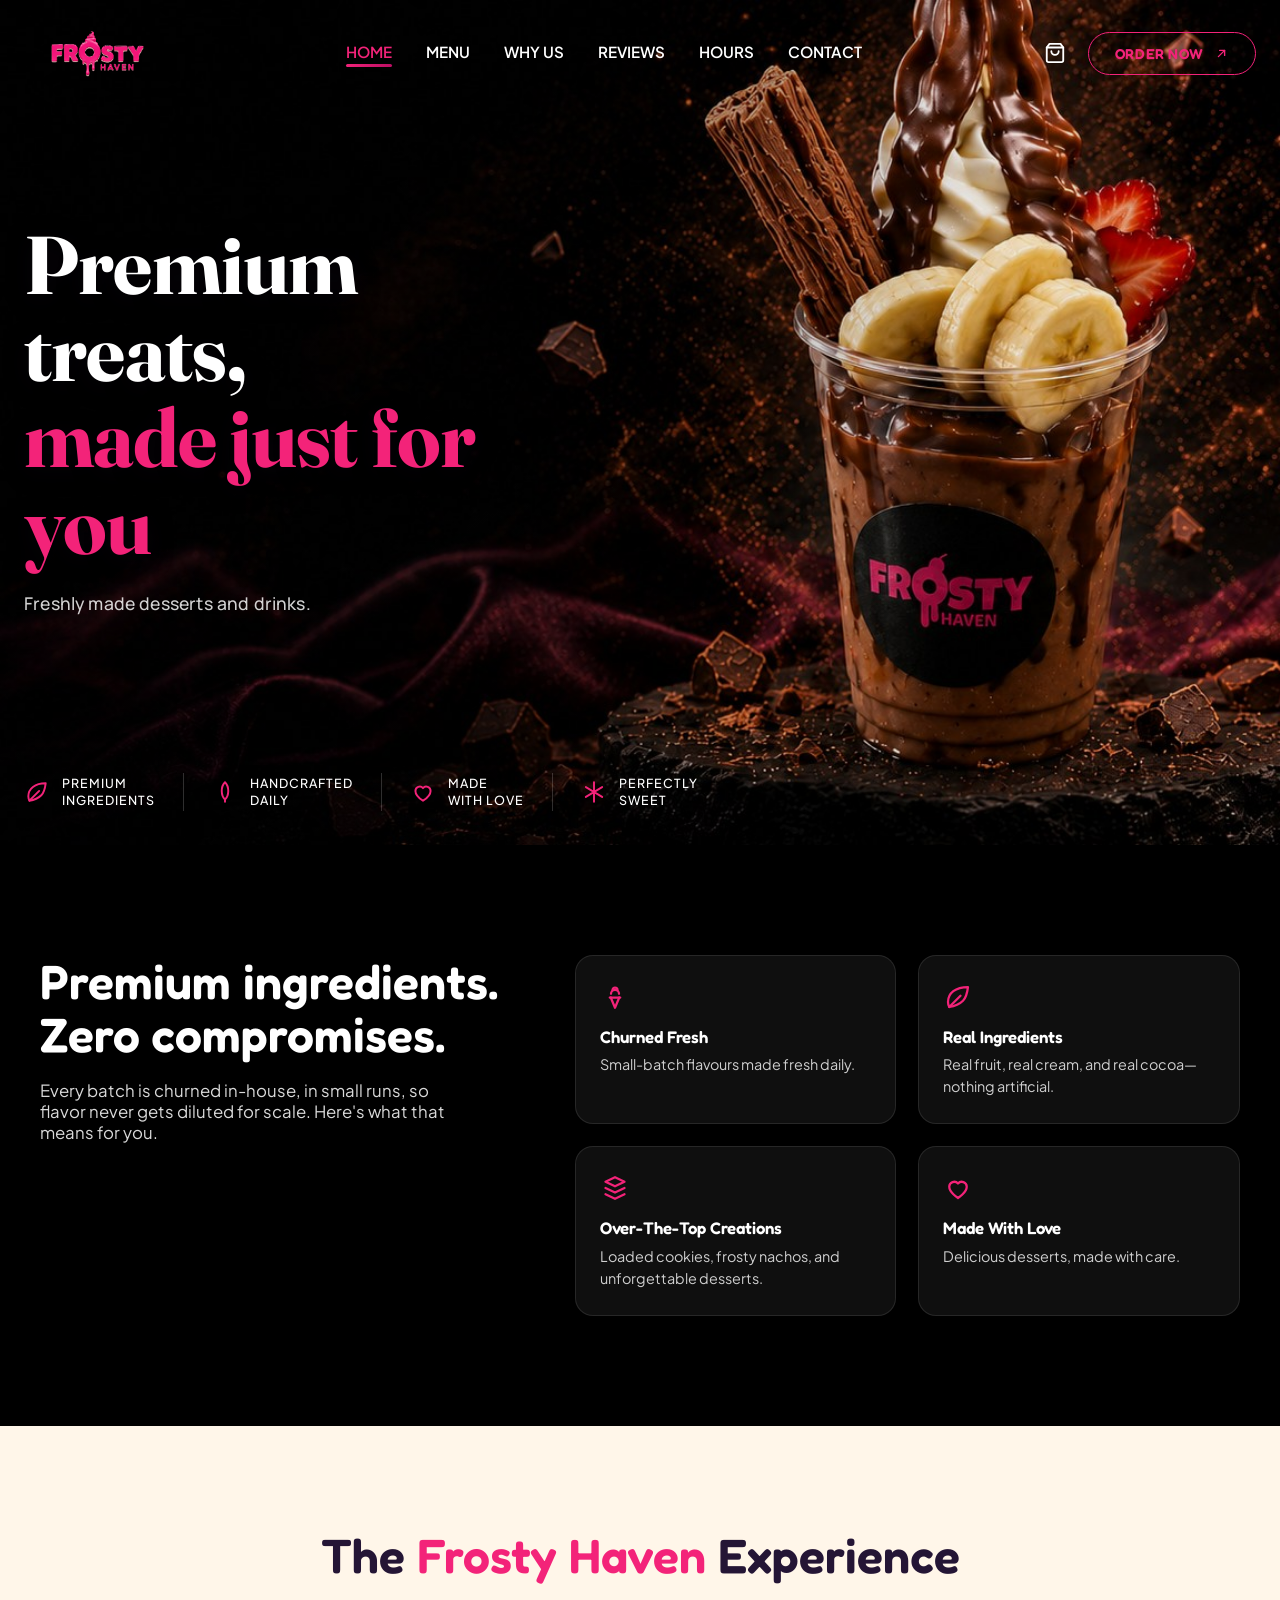
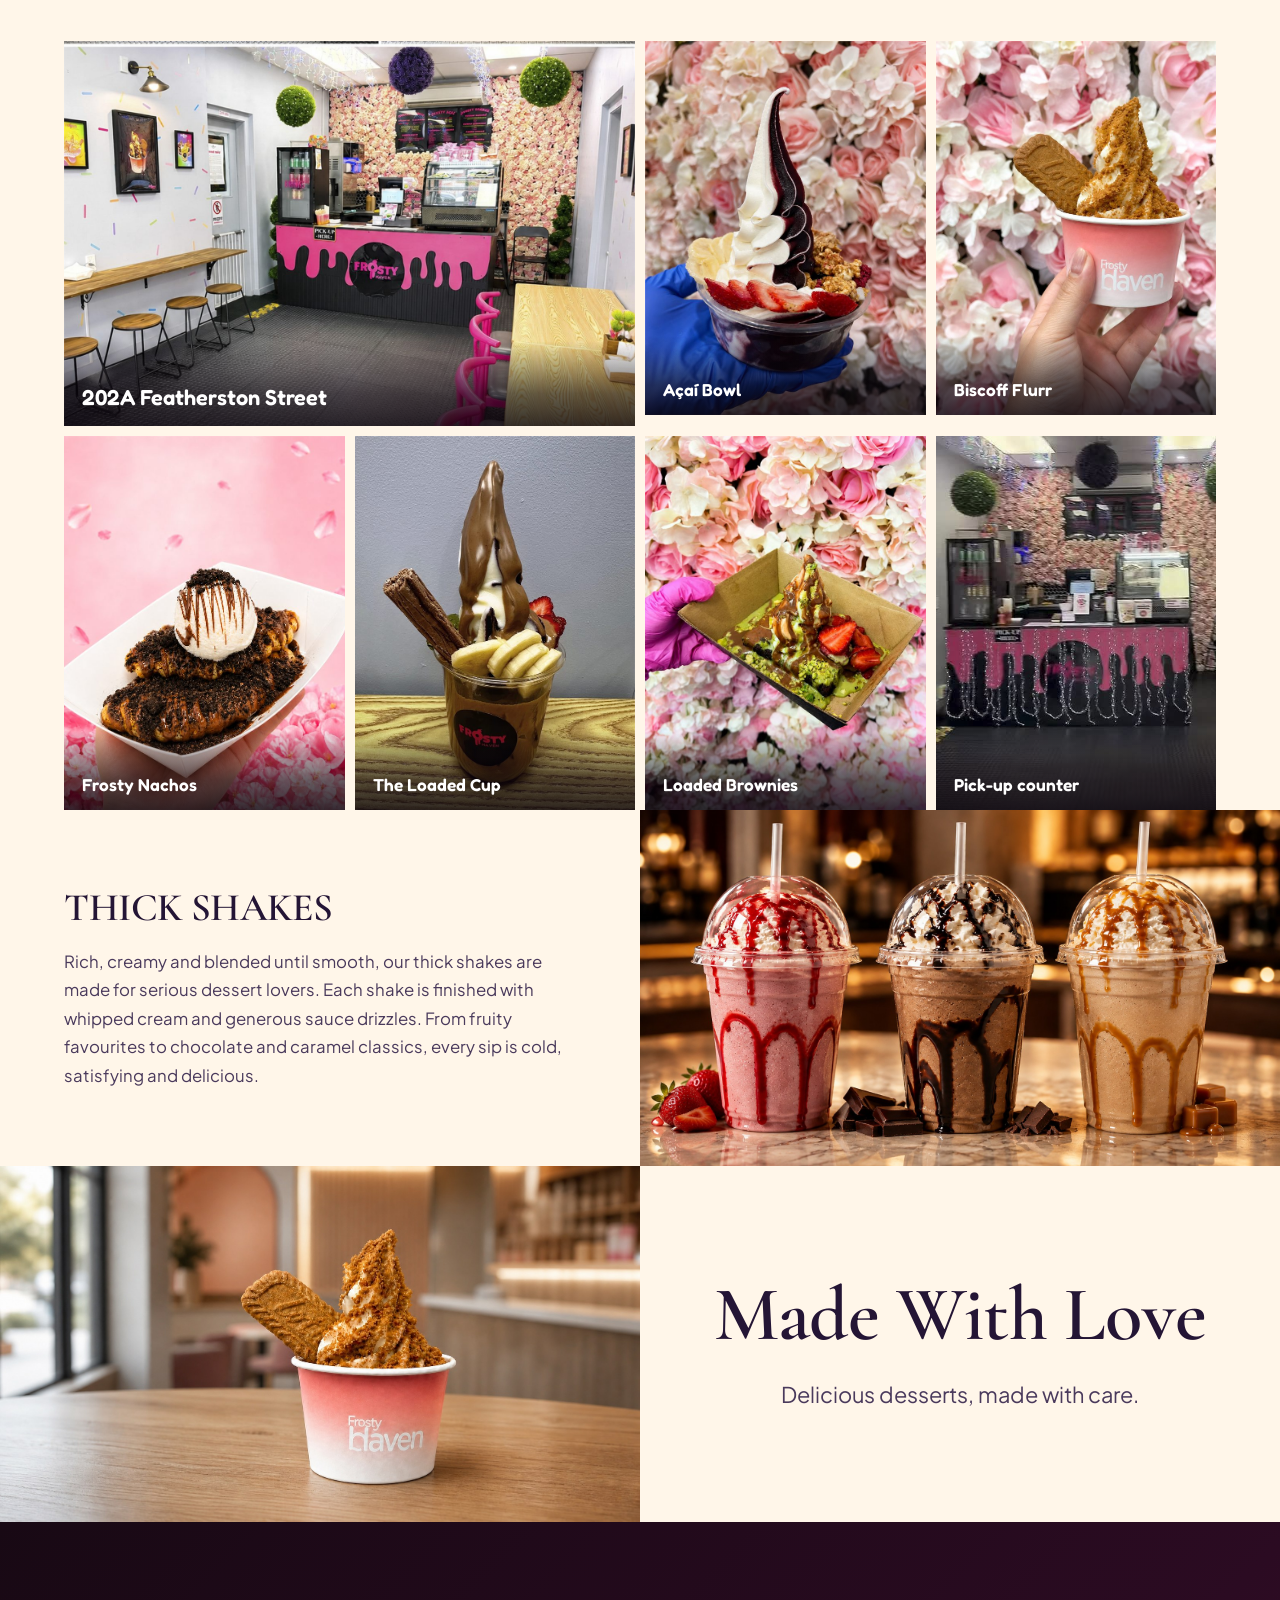
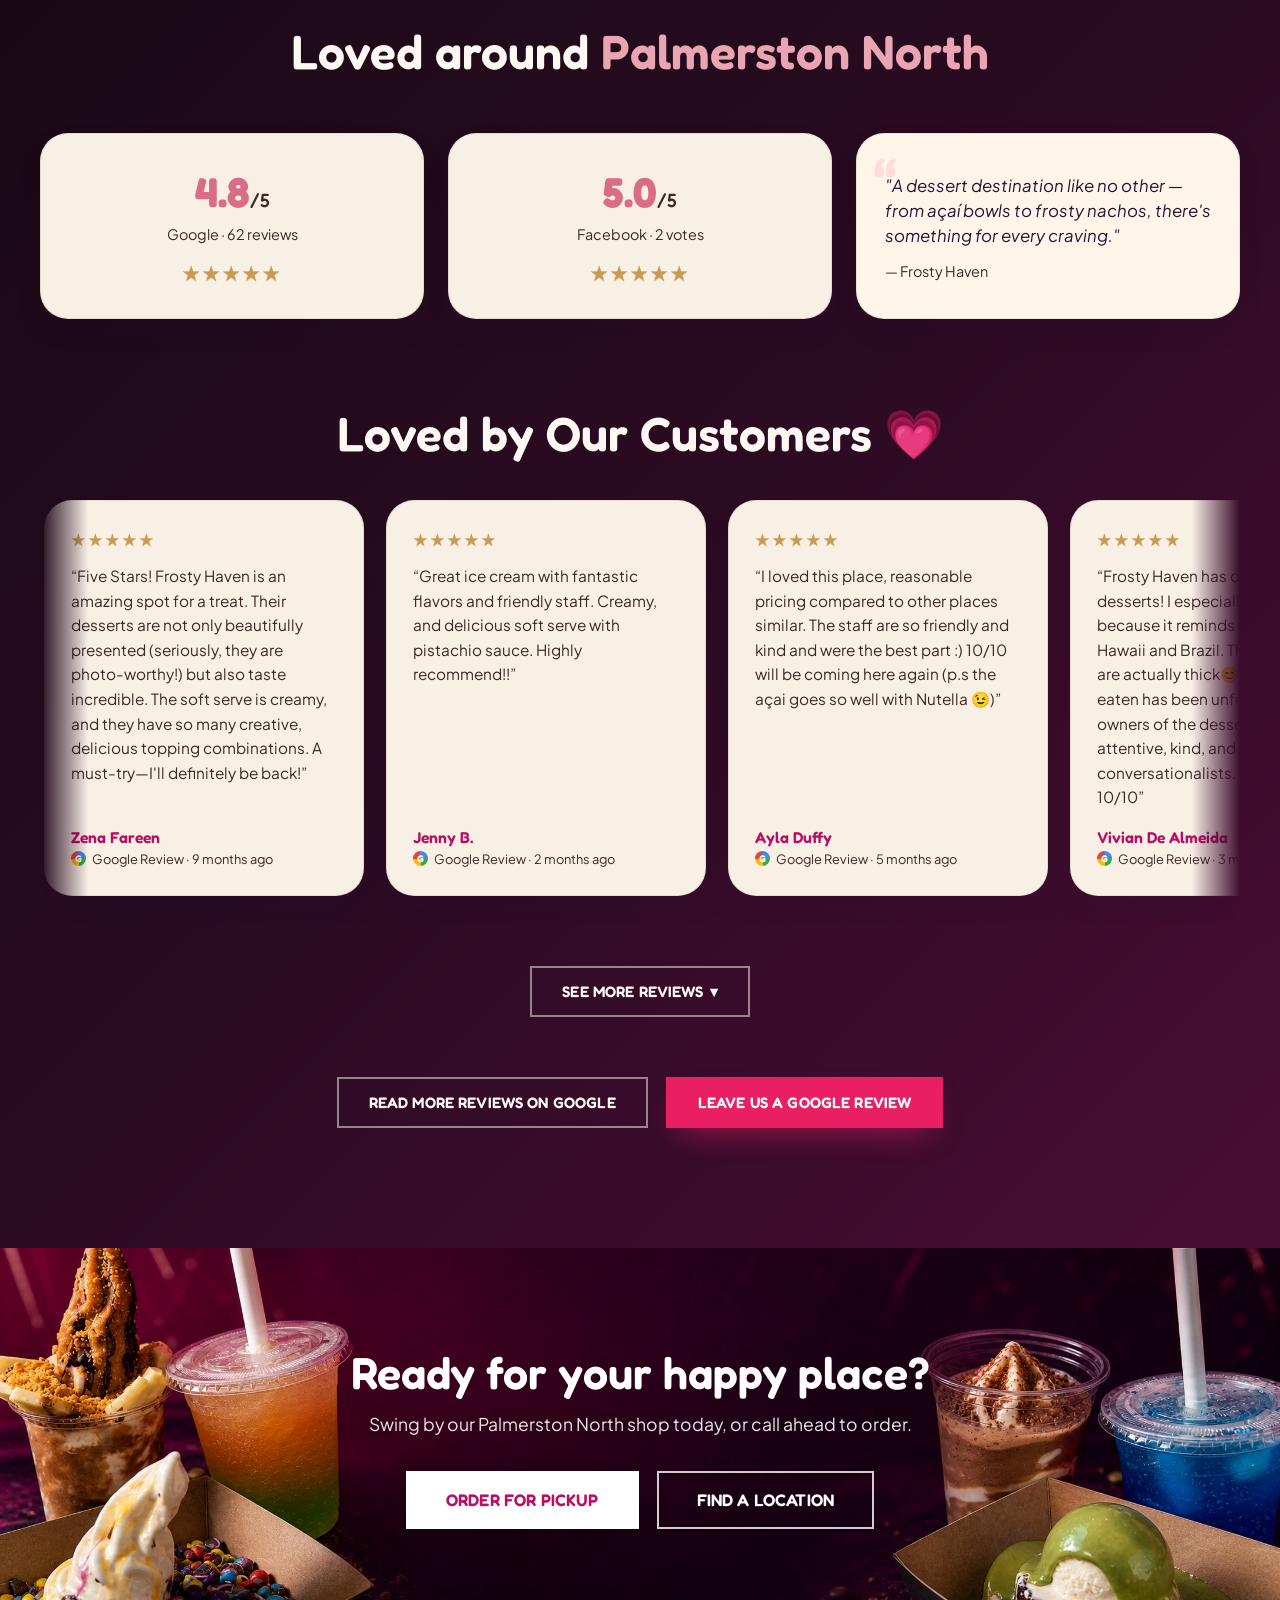
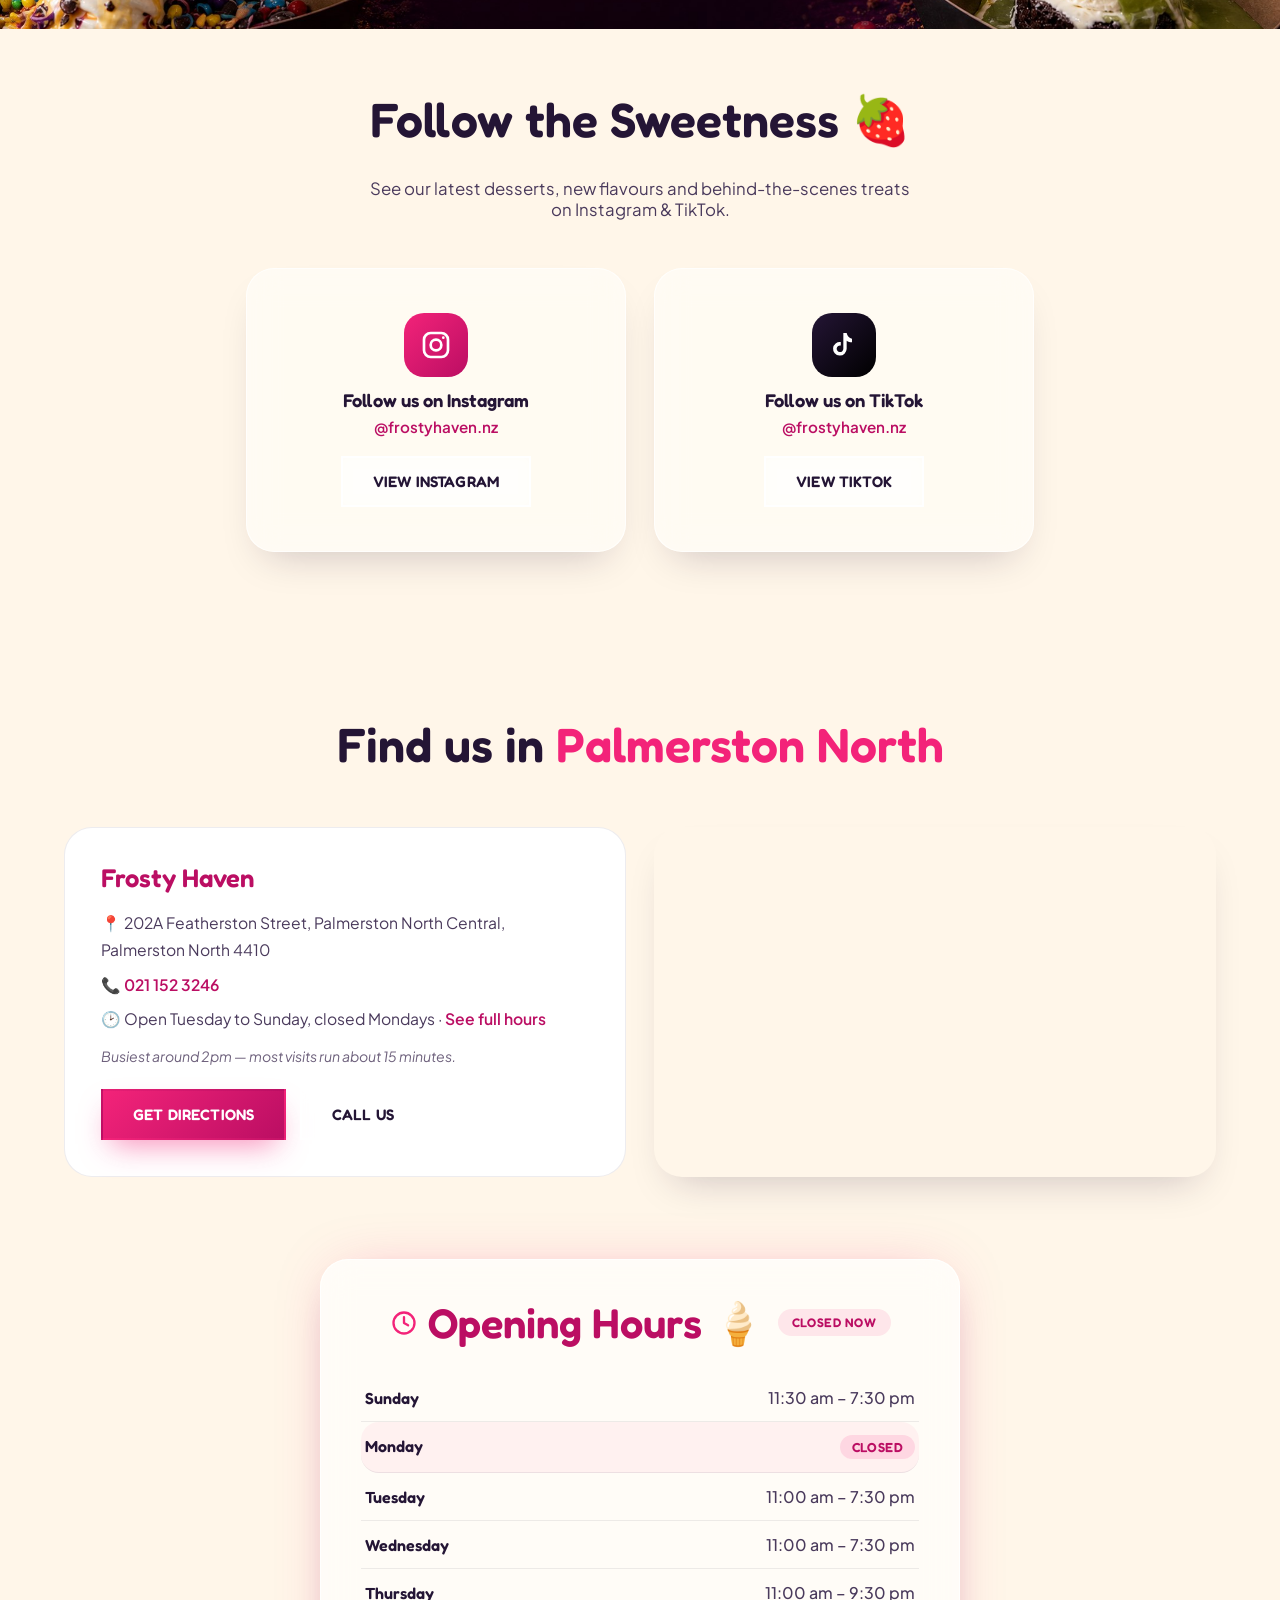
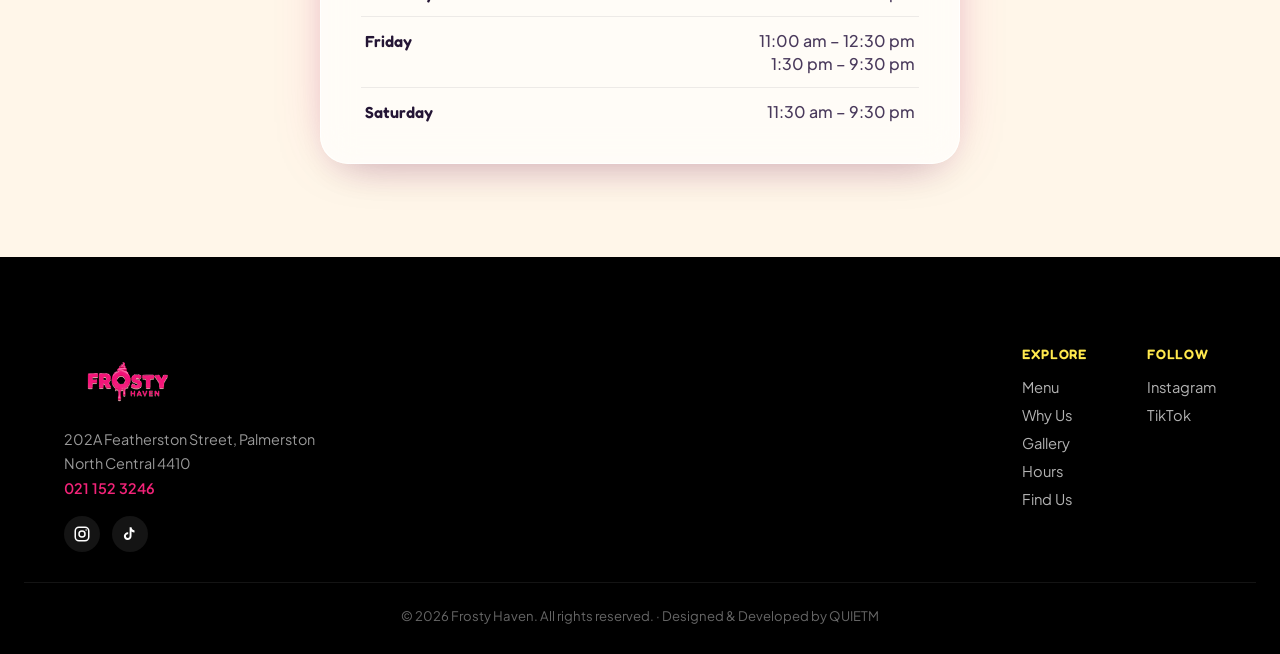
==== index.html @ 8b7730ed "Give the page a primary element and a spacing scale Structural pass over the home page. An isolated " ====
﻿<!DOCTYPE html>
<html lang="en">
<head>
<meta charset="UTF-8">
<meta name="viewport" content="width=device-width, initial-scale=1.0">
<title>Frosty Haven — Loaded Cups, Flurrs &amp; Thick Shakes in Palmerston North</title>
<meta name="description" content="Small-batch desserts made in-house on Featherston Street, Palmerston North. Loaded cups, Flurrs, frosty nachos, açaí bowls and thick shakes. Halal. Open six days.">
<link rel="canonical" href="https://frosty-haven-website.vercel.app/">
<meta name="theme-color" content="#241535">

<!-- Link previews: the shop's argument is visual, so every shared URL carries a photo. -->
<meta property="og:type" content="website">
<meta property="og:site_name" content="Frosty Haven">
<meta property="og:locale" content="en_NZ">
<meta property="og:url" content="https://frosty-haven-website.vercel.app/">
<meta property="og:title" content="Frosty Haven — Loaded Cups, Flurrs &amp; Thick Shakes">
<meta property="og:description" content="Small-batch desserts made in-house on Featherston Street, Palmerston North. Halal. Open six days.">
<meta property="og:image" content="https://frosty-haven-website.vercel.app/images/promo-milkshake-trio.jpg">
<meta property="og:image:width" content="1672">
<meta property="og:image:height" content="941">
<meta property="og:image:alt" content="Three Frosty Haven thick shakes topped with whipped cream and strawberry, chocolate and caramel sauce">
<meta name="twitter:card" content="summary_large_image">

<link rel="icon" href="/favicon.svg" type="image/svg+xml">
<link rel="preconnect" href="https://fonts.googleapis.com">
<link rel="preconnect" href="https://fonts.gstatic.com" crossorigin>
<link href="https://fonts.googleapis.com/css2?family=Fredoka:wght@500;600;700&family=Plus+Jakarta+Sans:wght@400;500;600;700;800&family=Cormorant+Garamond:wght@500;600&family=Fraunces:opsz,wght@9..144,600;9..144,700&family=Manrope:wght@400;500;600&display=swap" rel="stylesheet">
<link rel="stylesheet" href="css/styles.css">

<!-- The page fades in from `body.is-loading`, which only JS clears. Without JS
     that leaves a permanently blank page, so restore it here. The two toggles
     do nothing without JS either, so they go rather than sit there inert. -->
<noscript><style>
  body.is-loading { opacity: 1; }
  .cart-toggle, .nav-toggle { display: none !important; }
</style></noscript>

<!-- Hours repeated in machine-readable form so Google can answer "are they open?"
     in the knowledge panel. Mirrors the table in #hours exactly, including the
     Friday split and the Monday closure. -->
<script type="application/ld+json">
{
  "@context": "https://schema.org",
  "@type": "IceCreamShop",
  "name": "Frosty Haven",
  "url": "https://frosty-haven-website.vercel.app/",
  "image": "https://frosty-haven-website.vercel.app/images/promo-milkshake-trio.jpg",
  "telephone": "+64211523246",
  "hasMenu": "https://frosty-haven-website.vercel.app/menu",
  "address": {
    "@type": "PostalAddress",
    "streetAddress": "202A Featherston Street",
    "addressLocality": "Palmerston North",
    "addressRegion": "Manawatū-Whanganui",
    "postalCode": "4410",
    "addressCountry": "NZ"
  },
  "sameAs": [
    "https://www.instagram.com/frostyhaven.nz",
    "https://www.tiktok.com/@frostyhaven.nz"
  ],
  "aggregateRating": {
    "@type": "AggregateRating",
    "ratingValue": "4.8",
    "reviewCount": "62",
    "bestRating": "5"
  },
  "openingHoursSpecification": [
    { "@type": "OpeningHoursSpecification", "dayOfWeek": "Sunday",    "opens": "11:30", "closes": "19:30" },
    { "@type": "OpeningHoursSpecification", "dayOfWeek": "Tuesday",   "opens": "11:00", "closes": "19:30" },
    { "@type": "OpeningHoursSpecification", "dayOfWeek": "Wednesday", "opens": "11:00", "closes": "19:30" },
    { "@type": "OpeningHoursSpecification", "dayOfWeek": "Thursday",  "opens": "11:00", "closes": "21:30" },
    { "@type": "OpeningHoursSpecification", "dayOfWeek": "Friday",    "opens": "11:00", "closes": "12:30" },
    { "@type": "OpeningHoursSpecification", "dayOfWeek": "Friday",    "opens": "13:30", "closes": "21:30" },
    { "@type": "OpeningHoursSpecification", "dayOfWeek": "Saturday",  "opens": "11:30", "closes": "21:30" },
    { "@type": "OpeningHoursSpecification", "dayOfWeek": "Monday",    "opens": "00:00", "closes": "00:00" }
  ]
}
</script>
</head>
<body class="is-loading has-hero">

<!-- ===== HEADER ===== -->
<header class="site-header" id="siteHeader">
  <div class="header-inner">
    <a href="#top" class="brand" aria-label="Frosty Haven home">
      <img src="images/logo.png" alt="Frosty Haven" class="brand-logo">
    </a>

    <nav class="main-nav" id="mainNav" aria-label="Primary">
      <a href="#top" class="is-active" aria-current="page">Home</a>
      <a href="/menu">Menu</a>
      <a href="#why">Why Us</a>
      <a href="#reviews">Reviews</a>
      <a href="#hours">Hours</a>
      <a href="#locations">Contact</a>
    </nav>

    <div class="header-actions">
      <button class="cart-toggle" id="cartToggle" aria-label="View pickup list" aria-expanded="false" aria-controls="cartPanel">
        <svg class="cart-icon" width="22" height="22" viewBox="0 0 24 24" fill="none" stroke="currentColor" stroke-width="2" stroke-linecap="round" stroke-linejoin="round" aria-hidden="true">
          <path d="M6 2 3 6v14a2 2 0 0 0 2 2h14a2 2 0 0 0 2-2V6l-3-4Z"/>
          <path d="M3 6h18"/>
          <path d="M16 10a4 4 0 0 1-8 0"/>
        </svg>
        <span class="cart-badge" id="cartBadge" hidden>0</span>
      </button>
      <a href="tel:0211523246" class="btn btn-pill">Order Now
        <svg class="btn-pill-arrow" viewBox="0 0 24 24" fill="none" stroke="currentColor" stroke-width="2.2" stroke-linecap="round" stroke-linejoin="round" aria-hidden="true">
          <path d="M7 17 17 7"/><path d="M9 7h8v8"/>
        </svg>
      </a>
      <button class="nav-toggle" id="navToggle" aria-label="Toggle menu" aria-expanded="false">
        <span></span><span></span><span></span>
      </button>
    </div>

    <!-- Not a checkout. Nothing is priced or paid for here — the shop confirms
         the total when the message arrives, so the panel never shows a figure. -->
    <div class="cart-panel" id="cartPanel" hidden aria-labelledby="cartPanelTitle">
      <p class="cart-panel-title" id="cartPanelTitle">Your pickup list</p>
      <ul class="cart-items" id="cartItems"></ul>

      <div class="cart-empty" id="cartEmpty">
        <p class="cart-empty-line">Nothing on your list yet.</p>
        <p class="cart-empty-note">Most of the menu is made to order in-store. Anything you can add ahead is marked on the menu.</p>
        <a href="/menu" class="btn btn-pink cart-empty-action">Browse the menu</a>
      </div>

      <p class="cart-note" id="cartNote" hidden>We'll confirm your total when you message. Nothing is paid for here.</p>
      <a href="#" target="_blank" rel="noopener" class="btn btn-pink cart-checkout" id="cartCheckout" hidden>Send list on WhatsApp</a>
      <a href="tel:0211523246" class="cart-call-fallback">Call 021 152 3246</a>
      <p class="cart-status" id="cartStatus" role="status" aria-live="polite"></p>
    </div>
  </div>
</header>

<main id="top">

  <!-- ===== HERO ===== -->
  <section class="hero hero-swirl">
    <div class="hero-swirl-copy">
      <h1 class="hero-title">Premium treats,<br><strong>made just for you</strong></h1>
      <p class="hero-sub">Freshly made desserts and drinks.</p>
    </div>

    <ul class="hero-features">
      <li class="hero-feature">
        <svg viewBox="0 0 24 24" fill="none" stroke="currentColor" stroke-width="1.8" stroke-linecap="round" stroke-linejoin="round" aria-hidden="true">
          <path d="M20 4C10 4 4 9 4 16c0 2 1 4 1 4s7-1 11-5c3-3 4-11 4-11Z"/><path d="M5 20 14 11"/>
        </svg>
        <span>Premium<br>Ingredients</span>
      </li>
      <li class="hero-feature">
        <svg viewBox="0 0 24 24" fill="none" stroke="currentColor" stroke-width="1.8" stroke-linecap="round" stroke-linejoin="round" aria-hidden="true">
          <path d="M12 3c-2 2-3 5-3 8s1 6 3 8c2-2 3-5 3-8s-1-6-3-8Z"/><path d="M12 19v2"/>
        </svg>
        <span>Handcrafted<br>Daily</span>
      </li>
      <li class="hero-feature">
        <svg viewBox="0 0 24 24" fill="none" stroke="currentColor" stroke-width="1.8" stroke-linecap="round" stroke-linejoin="round" aria-hidden="true">
          <path d="M12 20s-7-4.4-7-9a4 4 0 0 1 7-2.6A4 4 0 0 1 19 11c0 4.6-7 9-7 9Z"/>
        </svg>
        <span>Made<br>With Love</span>
      </li>
      <li class="hero-feature">
        <svg viewBox="0 0 24 24" fill="none" stroke="currentColor" stroke-width="1.8" stroke-linecap="round" stroke-linejoin="round" aria-hidden="true">
          <path d="M12 3v18M4.5 7.5l15 9M19.5 7.5l-15 9"/>
        </svg>
        <span>Perfectly<br>Sweet</span>
      </li>
    </ul>
  </section>

  <!-- ===== WHY US ===== -->
  <section class="section why" id="why">
    <div class="why-inner">
      <div class="why-copy">
        <h2 class="section-title section-title-light">Premium ingredients. <br>Zero compromises.</h2>
        <p class="why-lede">Every batch is churned in-house, in small runs, so flavor never gets diluted for scale. Here's what that means for you.</p>
      </div>
      <!-- Drawn icons in the same 24x24 / stroke-1.8 vocabulary as the hero
           feature strip. These were 🍦🌱🎨💛: emoji render in each platform's
           own art style, so four of them never form one set. -->
      <div class="why-grid">
        <div class="why-card">
          <span class="why-icon" aria-hidden="true">
            <svg viewBox="0 0 24 24" fill="none" stroke="currentColor" stroke-width="1.8" stroke-linecap="round" stroke-linejoin="round">
              <path d="M10 6.4a2 2 0 0 1 4 0"/><path d="M8.8 9.4a3.2 3.2 0 0 1 6.4 0"/><path d="M7.8 12.4h8.4"/><path d="M8.6 12.4 12 20.6l3.4-8.2"/>
            </svg>
          </span>
          <h3>Churned Fresh</h3>
          <p>Small-batch flavours made fresh daily.</p>
        </div>
        <div class="why-card">
          <span class="why-icon" aria-hidden="true">
            <svg viewBox="0 0 24 24" fill="none" stroke="currentColor" stroke-width="1.8" stroke-linecap="round" stroke-linejoin="round">
              <path d="M20 4C10 4 4 9 4 16c0 2 1 4 1 4s7-1 11-5c3-3 4-11 4-11Z"/><path d="M5 20 14 11"/>
            </svg>
          </span>
          <h3>Real Ingredients</h3>
          <p>Real fruit, real cream, and real cocoa—nothing artificial.</p>
        </div>
        <div class="why-card">
          <span class="why-icon" aria-hidden="true">
            <svg viewBox="0 0 24 24" fill="none" stroke="currentColor" stroke-width="1.8" stroke-linecap="round" stroke-linejoin="round">
              <path d="M12 3.4 4.4 7 12 10.6 19.6 7 12 3.4Z"/><path d="M4.4 12 12 15.6 19.6 12"/><path d="M4.4 17 12 20.6 19.6 17"/>
            </svg>
          </span>
          <h3>Over-The-Top Creations</h3>
          <p>Loaded cookies, frosty nachos, and unforgettable desserts.</p>
        </div>
        <div class="why-card">
          <span class="why-icon" aria-hidden="true">
            <svg viewBox="0 0 24 24" fill="none" stroke="currentColor" stroke-width="1.8" stroke-linecap="round" stroke-linejoin="round">
              <path d="M12 20s-7-4.4-7-9a4 4 0 0 1 7-2.6A4 4 0 0 1 19 11c0 4.6-7 9-7 9Z"/>
            </svg>
          </span>
          <h3>Made With Love</h3>
          <p>Delicious desserts, made with care.</p>
        </div>
      </div>
    </div>
  </section>

  <!-- ===== GALLERY ===== -->
  <section class="section gallery" id="gallery">
    <h2 class="section-title">The <span class="text-pink">Frosty Haven</span> Experience</h2>

    <!-- Every dessert below was photographed against the shop's own flower
         wall, which is why the room sits in the same grid: it is one place,
         not a catalogue. Square corners and a 10px gap so the seven read as a
         single block rather than seven cards. -->
    <div class="shopgrid">
      <a class="shopgrid-tile shopgrid-tile-wide" href="#locations">
        <img src="images/gallery/shop-counter.jpg" width="1400" height="944" loading="lazy" decoding="async"
             alt="Inside Frosty Haven: a hot-pink drip-painted counter under a wall of cream and pink flowers, with menu boards, a chilled cabinet, wooden stools and bright pink chairs">
        <span class="shopgrid-label"><span class="shopgrid-name">202A Featherston Street</span></span>
      </a>

      <a class="shopgrid-tile" href="/menu">
        <img src="images/gallery/acai-bowl.jpg" width="700" height="933" loading="lazy" decoding="async"
             alt="An açaí bowl swirled with vanilla soft serve, topped with sliced banana, fresh strawberries and granola, held up against the shop's flower wall">
        <span class="shopgrid-label"><span class="shopgrid-name">Açaí Bowl</span></span>
      </a>

      <a class="shopgrid-tile" href="/menu">
        <img src="images/gallery/biscoff-flurr.jpg" width="700" height="933" loading="lazy" decoding="async"
             alt="Soft serve in a pink Frosty Haven cup, swirled with Biscoff crumble and finished with a Lotus biscuit">
        <span class="shopgrid-label"><span class="shopgrid-name">Biscoff Flurr</span></span>
      </a>

      <a class="shopgrid-tile" href="/menu">
        <img src="images/gallery/frosty-nachos.jpg" width="700" height="879" loading="lazy" decoding="async"
             alt="Dessert nachos in a paper tray under chocolate sauce and Oreo crumb, topped with a scoop of ice cream">
        <span class="shopgrid-label"><span class="shopgrid-name">Frosty Nachos</span></span>
      </a>

      <a class="shopgrid-tile" href="/menu">
        <img src="images/gallery/loaded-cup.jpg" width="700" height="933" loading="lazy" decoding="async"
             alt="A loaded cup of soft serve dipped in chocolate, stacked with a Flake bar, fresh banana and strawberry, on the shop's wooden table">
        <span class="shopgrid-label"><span class="shopgrid-name">The Loaded Cup</span></span>
      </a>

      <a class="shopgrid-tile" href="/menu">
        <img src="images/gallery/loaded-brownies.jpg" width="700" height="918" loading="lazy" decoding="async"
             alt="Brownie pieces in a kraft tray buried under pistachio sauce, pistachio crumb, soft serve and sliced strawberries">
        <span class="shopgrid-label"><span class="shopgrid-name">Loaded Brownies</span></span>
      </a>

      <a class="shopgrid-tile" href="#locations">
        <img src="images/gallery/shop-pickup.jpg" width="480" height="640" loading="lazy" decoding="async"
             alt="The Frosty Haven pick-up counter in the evening: a pink drip-painted front strung with fairy lights, against the shop's flower wall">
        <span class="shopgrid-label"><span class="shopgrid-name">Pick-up counter</span></span>
      </a>
    </div>

    <div class="value-promo">
      <div class="value-promo-copy">
        <h3 class="value-promo-title">THICK SHAKES</h3>
        <p class="value-promo-text">Rich, creamy and blended until smooth, our thick shakes are made for serious dessert lovers. Each shake is finished with whipped cream and generous sauce drizzles. From fruity favourites to chocolate and caramel classics, every sip is cold, satisfying and delicious.</p>
      </div>
      <div class="value-promo-media">
        <img src="images/promo-milkshake-trio.jpg" alt="Three Frosty Haven milkshakes topped with whipped cream and strawberry, chocolate and caramel sauce" loading="lazy">
      </div>
    </div>

    <div class="value-promo value-promo-love">
      <div class="value-promo-media">
        <img src="images/promo-made-with-love.jpg" alt="Frosty Haven cup of vanilla soft serve topped with Biscoff crumb and a Biscoff biscuit, on a wooden table in the shop" loading="lazy">
      </div>
      <div class="value-promo-copy">
        <h3 class="value-promo-title">Made With Love</h3>
        <p class="value-promo-text">Delicious desserts, made with care.</p>
      </div>
    </div>
  </section>

  <!-- Both review sections share one wrapper so the 135deg plum gradient runs
       across the pair as a single sweep. Painting it on each section would
       restart the ramp and leave a visible seam where they meet. -->
  <div class="reviews-band">
  <!-- ===== REVIEWS ===== -->
  <section class="section reviews" id="reviews">
    <h2 class="section-title">Loved around <span class="text-pink">Palmerston North</span></h2>
    <div class="reviews-grid">
      <div class="review-card">
        <div class="review-score">4.8<span>/5</span></div>
        <p class="review-source">Google · 62 reviews</p>
        <div class="review-stars" aria-hidden="true">★★★★★</div>
      </div>
      <div class="review-card">
        <div class="review-score">5.0<span>/5</span></div>
        <p class="review-source">Facebook · 2 votes</p>
        <div class="review-stars" aria-hidden="true">★★★★★</div>
      </div>
      <div class="review-card review-card-quote">
        <p>"A dessert destination like no other — from açaí bowls to frosty nachos, there's something for every craving."</p>
        <p class="review-source">— Frosty Haven</p>
      </div>
    </div>
  </section>

  <!-- ===== FEATURED CUSTOMER REVIEWS (real Google reviews) ===== -->
  <section class="section featured-reviews" id="customer-reviews">
    <span class="fr-sparkle" aria-hidden="true">&#10022;</span>
    <span class="fr-sparkle" aria-hidden="true">&#10022;</span>
    <span class="fr-sparkle" aria-hidden="true">&#10022;</span>
    <span class="fr-sparkle" aria-hidden="true">&#10022;</span>
    <span class="fr-sparkle" aria-hidden="true">&#10022;</span>
    <span class="fr-sparkle" aria-hidden="true">&#10022;</span>

    <h2 class="section-title">Loved by Our Customers 💗</h2>

    <div class="fr-carousel" id="frCarousel">
      <div class="fr-track" id="frTrack"></div>
    </div>

    <div class="fr-more-wrap">
      <button type="button" class="btn btn-outline fr-more-toggle" id="frMoreToggle" aria-expanded="false" aria-controls="frMoreGrid">
        See More Reviews
        <span class="fr-more-toggle-icon" aria-hidden="true">▾</span>
      </button>
    </div>

    <div class="fr-more-collapse" id="frMoreCollapse">
      <div class="fr-more-inner">
        <div class="fr-more-grid" id="frMoreGrid"></div>
      </div>
    </div>

    <div class="fr-google-actions">
      <a href="https://www.google.com/maps/place/frosty+haven/data=!4m2!3m1!1s0x6d41b3162a026301:0x3632c7572427c8a4?sa=X&ved=1t:242" class="btn btn-outline fr-google-btn" id="frGoogleReadMore" target="_blank" rel="noopener">Read More Reviews on Google</a>
      <a href="https://www.google.com/maps/place/frosty+haven/data=!4m2!3m1!1s0x6d41b3162a026301:0x3632c7572427c8a4?sa=X&ved=1t:242" class="btn btn-pink fr-google-btn" id="frGoogleLeaveReview" target="_blank" rel="noopener">Leave Us a Google Review</a>
    </div>
  </section>
  </div>

  <!-- ===== CTA / ORDER ===== -->
  <section class="section cta" id="order">
    <div class="cta-inner">
      <h2>Ready for your happy place?</h2>
      <p>Swing by our Palmerston North shop today, or call ahead to order.</p>
      <div class="cta-actions">
        <a href="tel:0211523246" class="btn btn-white btn-lg">Order for Pickup</a>
        <a href="#locations" class="btn btn-outline-white btn-lg">Find a Location</a>
      </div>
    </div>
  </section>

  <!-- ===== SOCIAL ===== -->
  <section class="section social" id="social">
    <span class="social-sparkle" aria-hidden="true">&#10022;</span>
    <span class="social-sparkle" aria-hidden="true">&#10022;</span>
    <span class="social-sparkle" aria-hidden="true">&#10022;</span>
    <span class="social-sparkle" aria-hidden="true">&#10022;</span>

    <h2 class="section-title">Follow the Sweetness 🍓</h2>
    <p class="social-subtitle">See our latest desserts, new flavours and behind-the-scenes treats on Instagram &amp; TikTok.</p>

    <div class="social-cards">
      <a href="https://www.instagram.com/frostyhaven.nz" target="_blank" rel="noopener" class="social-card social-card-instagram">
        <span class="social-icon" aria-hidden="true">
          <svg viewBox="0 0 24 24" fill="none" stroke="currentColor" stroke-width="2" stroke-linecap="round" stroke-linejoin="round">
            <rect x="3" y="3" width="18" height="18" rx="5"/>
            <circle cx="12" cy="12" r="4"/>
            <circle cx="17.5" cy="6.5" r="1" fill="currentColor" stroke="none"/>
          </svg>
        </span>
        <p class="social-card-text">Follow us on Instagram</p>
        <p class="social-username">@frostyhaven.nz</p>
        <span class="btn btn-outline social-btn">View Instagram</span>
      </a>

      <a href="https://www.tiktok.com/@frostyhaven.nz" target="_blank" rel="noopener" class="social-card social-card-tiktok">
        <span class="social-icon" aria-hidden="true">
          <svg viewBox="0 0 24 24" fill="currentColor">
            <path d="M14 3c.4 2.2 1.9 3.9 4 4.4V10c-1.5 0-2.9-.4-4-1.2v6.1a5.1 5.1 0 1 1-4.4-5.1v2.6a2.5 2.5 0 1 0 1.9 2.4V3H14z"/>
          </svg>
        </span>
        <p class="social-card-text">Follow us on TikTok</p>
        <p class="social-username">@frostyhaven.nz</p>
        <span class="btn btn-outline social-btn">View TikTok</span>
      </a>
    </div>
  </section>

  <!-- ===== LOCATIONS ===== -->
  <section class="section locations" id="locations">
    <h2 class="section-title">Find us in <span class="text-pink">Palmerston North</span></h2>
    <div class="locations-layout">
      <div class="location-card location-card-main">
        <h3>Frosty Haven</h3>
        <p class="location-line">📍 202A Featherston Street, Palmerston North Central, Palmerston North 4410</p>
        <p class="location-line">📞 <a href="tel:0211523246">021 152 3246</a></p>
        <!-- Was "Open until 9:30pm most days · Saturdays from 11:30am". Both
             halves were untrue: three of the six open days close at 7:30pm,
             and Sunday opens at 11:30 as well as Saturday. Closing times vary
             by day, so this states only what holds every week and sends people
             to the table rather than paraphrasing it. -->
        <p class="location-line">🕑 Open Tuesday to Sunday, closed Mondays · <a href="#hours">See full hours</a></p>
        <p class="location-note">Busiest around 2pm — most visits run about 15 minutes.</p>
        <div class="location-actions">
          <a href="https://www.google.com/maps/search/?api=1&query=202A+Featherston+Street+Palmerston+North+Central+Palmerston+North+4410" target="_blank" rel="noopener" class="btn btn-pink">Get Directions</a>
          <a href="tel:0211523246" class="btn btn-outline">Call Us</a>
        </div>
      </div>
      <div class="location-map">
        <iframe
          src="https://www.google.com/maps?q=202A+Featherston+Street,+Palmerston+North+Central,+Palmerston+North+4410&output=embed"
          width="100%" height="100%" style="border:0;" allowfullscreen="" loading="lazy"
          referrerpolicy="no-referrer-when-downgrade" title="Frosty Haven location map">
        </iframe>
      </div>
    </div>
  </section>

  <!-- ===== OPENING HOURS ===== -->
  <section class="section hours" id="hours">
    <div class="hours-card">
      <div class="hours-card-head">
        <h2 class="hours-title">
          <svg class="hours-clock-icon" viewBox="0 0 24 24" fill="none" stroke="currentColor" stroke-width="2" stroke-linecap="round" stroke-linejoin="round" aria-hidden="true">
            <circle cx="12" cy="12" r="9"/>
            <path d="M12 7v5l3.5 2"/>
          </svg>
          Opening Hours 🍦
        </h2>
        <span class="hours-status" id="hoursStatus" hidden></span>
      </div>

      <ul class="hours-list">
        <li class="hours-row">
          <span class="hours-day">Sunday</span>
          <span class="hours-time">11:30 am – 7:30 pm</span>
        </li>
        <li class="hours-row hours-row-closed">
          <span class="hours-day">Monday</span>
          <span class="hours-time hours-closed-tag">Closed</span>
        </li>
        <li class="hours-row">
          <span class="hours-day">Tuesday</span>
          <span class="hours-time">11:00 am – 7:30 pm</span>
        </li>
        <li class="hours-row">
          <span class="hours-day">Wednesday</span>
          <span class="hours-time">11:00 am – 7:30 pm</span>
        </li>
        <li class="hours-row">
          <span class="hours-day">Thursday</span>
          <span class="hours-time">11:00 am – 9:30 pm</span>
        </li>
        <li class="hours-row">
          <span class="hours-day">Friday</span>
          <span class="hours-time hours-time-split">
            <span>11:00 am – 12:30 pm</span>
            <span>1:30 pm – 9:30 pm</span>
          </span>
        </li>
        <li class="hours-row">
          <span class="hours-day">Saturday</span>
          <span class="hours-time">11:30 am – 9:30 pm</span>
        </li>
      </ul>
    </div>
  </section>

</main>

<!-- ===== FOOTER ===== -->
<footer class="site-footer">
  <svg class="footer-drip" viewBox="0 0 1440 60" preserveAspectRatio="none" aria-hidden="true">
    <path d="M0,0 L1440,0 L1440,20 C1380,20 1370,55 1310,55 C1250,55 1240,25 1180,25 C1110,25 1100,58 1030,58 C960,58 955,30 890,30 C820,30 810,55 745,55 C680,55 675,22 610,22 C540,22 530,55 460,55 C395,55 390,28 325,28 C255,28 245,58 175,58 C110,58 105,25 40,25 C20,25 10,20 0,20 Z" fill="#000"/>
  </svg>
  <div class="footer-inner">
    <div class="footer-brand">
      <img src="images/logo.png" alt="Frosty Haven" class="footer-logo">
      <p class="footer-contact">202A Featherston Street, Palmerston North Central 4410<br><a href="tel:0211523246">021 152 3246</a></p>
      <div class="footer-social-icons">
        <a href="https://www.instagram.com/frostyhaven.nz" target="_blank" rel="noopener" class="footer-social-icon" aria-label="Frosty Haven on Instagram">
          <svg viewBox="0 0 24 24" fill="none" stroke="currentColor" stroke-width="2" stroke-linecap="round" stroke-linejoin="round">
            <rect x="3" y="3" width="18" height="18" rx="5"/>
            <circle cx="12" cy="12" r="4"/>
            <circle cx="17.5" cy="6.5" r="1" fill="currentColor" stroke="none"/>
          </svg>
        </a>
        <a href="https://www.tiktok.com/@frostyhaven.nz" target="_blank" rel="noopener" class="footer-social-icon" aria-label="Frosty Haven on TikTok">
          <svg viewBox="0 0 24 24" fill="currentColor">
            <path d="M14 3c.4 2.2 1.9 3.9 4 4.4V10c-1.5 0-2.9-.4-4-1.2v6.1a5.1 5.1 0 1 1-4.4-5.1v2.6a2.5 2.5 0 1 0 1.9 2.4V3H14z"/>
          </svg>
        </a>
      </div>
    </div>
    <div class="footer-links">
      <div>
        <h3>Explore</h3>
        <a href="/menu">Menu</a>
        <a href="#why">Why Us</a>
        <a href="#gallery">Gallery</a>
        <a href="#hours">Hours</a>
        <a href="#locations">Find Us</a>
      </div>
      <div>
        <h3>Follow</h3>
        <a href="https://www.instagram.com/frostyhaven.nz" target="_blank" rel="noopener">Instagram</a>
        <a href="https://www.tiktok.com/@frostyhaven.nz" target="_blank" rel="noopener">TikTok</a>
      </div>
    </div>
  </div>
  <p class="footer-copy">© 2026 Frosty Haven. All rights reserved. · Designed &amp; Developed by QUIETM</p>
</footer>

<script src="js/script.js"></script>
<script src="js/reviews.js"></script>
<script src="js/hours.js"></script>
<script src="js/page-transition.js"></script>
</body>
</html>
---- css/styles.css ----
/* ==========================================================================
   Frosty Haven — design tokens
   ========================================================================== */
:root {
  --pink: #F32379;
  --pink-deep: #BB0E63;
  --turquoise: #2FE0DE;
  --turquoise-deep: #17B6B8;
  --mint: #8CF08A;
  --yellow: #FFE94D;
  --ink: #241535;
  --ink-soft: #4A3A5C;
  /* One cream for every page surface. These were #FFFCF7 and #FFF6E9, close
     enough to look like a mistake where they met — the promo copy panels sat
     visibly warmer than the page behind them. Both are only ever used as a
     background or a gradient stop, never as text or icon colour. */
  --cream: #FFF6E9;
  --cream-alt: #FFF6E9;

  --gradient-logo: linear-gradient(135deg, var(--turquoise) 0%, var(--mint) 52%, var(--yellow) 100%);
  --gradient-pink: linear-gradient(135deg, var(--pink) 0%, var(--pink-deep) 100%);
  --gradient-pink-hover: linear-gradient(135deg, var(--pink-deep) 0%, var(--pink) 100%);

  --font-display: 'Fredoka', sans-serif;
  --font-body: 'Plus Jakarta Sans', sans-serif;

  /* Section rhythm. The page previously ran one value (110px, 80px on phones)
     on six of eight sections, so spacing could not signal that two sections
     are one argument or that another is an aside. Three steps, used by
     meaning: normal separation, a supporting section, and the joint where two
     sections read as a single block. */
  --space-section: clamp(72px, 8vw, 110px);
  --space-section-tight: clamp(48px, 5vw, 72px);
  --space-joint: clamp(28px, 3.2vw, 44px);

  --radius-lg: 28px;
  --radius-md: 18px;
  --radius-pill: 999px;

  --shadow-soft: 0 20px 40px -20px rgba(36, 21, 53, 0.25);
  --shadow-pink: 0 14px 30px -10px rgba(243, 35, 121, 0.55);
}

* { box-sizing: border-box; margin: 0; padding: 0; }

html { scroll-behavior: smooth; }

body {
  font-family: var(--font-body);
  color: var(--ink);
  background: var(--cream);
  -webkit-font-smoothing: antialiased;
  /* `clip` rather than `hidden`: 100vw full-bleed children (.value-promo)
     overhang by the scrollbar width on desktop, and `hidden` would turn the
     page into a scroll container that still reports/allows that overflow —
     and would break position: sticky. `clip` just clips it. */
  overflow-x: clip;
  opacity: 1;
  transition: opacity 0.2s ease;
}
body.is-loading,
body.is-transitioning {
  opacity: 0;
}

img, svg { display: block; max-width: 100%; }

a { color: inherit; text-decoration: none; }

h1, h2, h3, h4 { font-family: var(--font-display); font-weight: 600; line-height: 1.1; }

:focus-visible {
  outline: 3px solid var(--pink);
  outline-offset: 3px;
  border-radius: 6px;
}

.section {
  padding: var(--space-section) 24px;
  max-width: 1200px;
  margin: 0 auto;
  /* The header is fixed on the home page, so every in-page anchor parked its
     own heading behind it (measured: h2 at y=101 under a header ending at
     y=107). Clears the tallest header state. */
  scroll-margin-top: 92px;
}

.section-eyebrow {
  font-family: var(--font-display);
  font-weight: 600;
  letter-spacing: .08em;
  text-transform: uppercase;
  font-size: .8rem;
  color: var(--pink);
  text-align: center;
  margin-bottom: 14px;
}
.section-eyebrow-light { color: var(--yellow); }

.section-title {
  font-size: clamp(2rem, 4.2vw, 3rem);
  text-align: center;
  margin-bottom: 56px;
}
.section-title-light { color: #fff; text-align: left; margin-bottom: 20px; }

.text-pink { color: var(--pink); }

/* ==========================================================================
   Buttons
   ========================================================================== */
.btn {
  display: inline-flex;
  align-items: center;
  justify-content: center;
  padding: 14px 30px;
  border-radius: 0;
  text-transform: uppercase;
  font-family: var(--font-display);
  font-weight: 600;
  font-size: .95rem;
  letter-spacing: .01em;
  transition: transform .25s ease, box-shadow .25s ease, background .35s ease;
  white-space: nowrap;
  border: 2px solid transparent;
}
.btn-lg { padding: 17px 38px; font-size: 1.05rem; }

.btn-pink {
  background: var(--gradient-pink);
  color: #fff;
  box-shadow: var(--shadow-pink);
}
.btn-pink:hover {
  background: var(--gradient-pink-hover);
  transform: translateY(-3px);
  box-shadow: 0 20px 36px -12px rgba(243, 35, 121, 0.65);
}

/* Outlined pill for the header CTA, per the hero mockup. Overrides .btn's
   padding and transparent 2px border. */
.btn-pill {
  gap: 10px;
  padding: 12px 26px;
  border: 1.5px solid var(--pink);
  border-radius: var(--radius-pill);
  background: transparent;
  color: var(--pink);
  box-shadow: none;
  font-size: .9rem;
  letter-spacing: .04em;
}
.btn-pill:hover {
  background: var(--pink);
  color: #fff;
  transform: translateY(-2px);
}
.btn-pill-arrow { width: 15px; height: 15px; flex: none; }

.btn-outline {
  background: rgba(255,255,255,.35);
  border-color: #fff;
  color: var(--ink);
  backdrop-filter: blur(6px);
}
.btn-outline:hover {
  background: #fff;
  transform: translateY(-3px);
}

.btn-white {
  background: #fff;
  color: var(--pink-deep);
  box-shadow: 0 14px 30px -10px rgba(0,0,0,.25);
}
.btn-white:hover {
  background: var(--yellow);
  color: var(--ink);
  transform: translateY(-3px);
}

.btn-outline-white {
  border-color: rgba(255,255,255,.8);
  color: #fff;
}
.btn-outline-white:hover {
  background: rgba(255,255,255,.15);
  transform: translateY(-3px);
}

/* ==========================================================================
   Announcement bar
   ========================================================================== */
/* Sits in normal flow above the sticky header, so it scrolls away while the
   navbar still pins to the top. Full width comes from being a plain block at
   body level — no 100vw, which would overhang by the scrollbar width. */
.announcement-bar {
  /* Sampled from the supplied 1920x120 plum strip, which has no vertical
     variation — so it reproduces exactly as a gradient and scales to any
     width instead of shipping the PNG. Scoped to this bar only; --ink and
     every other surface are untouched. */
  background: linear-gradient(to right,
    #1D0C1D 0%,
    #2B1227 16%,
    #3B1934 35%,
    #441D3B 45%,
    #481F3D 55%,
    #3D1A34 78%,
    #32142B 100%);
  color: #fff;
  text-align: center;
  padding: 9px 16px;
  font-family: var(--font-body);
  font-size: clamp(0.78rem, 2.6vw, 0.875rem);
  font-weight: 600;
  letter-spacing: 0.04em;
  line-height: 1.35;
}

/* ==========================================================================
   Header
   ========================================================================== */
.site-header {
  position: sticky;
  top: 0;
  z-index: 100;
  background: rgba(255, 246, 233, 0.85);
  backdrop-filter: blur(14px);
  border-bottom: 1px solid rgba(36, 21, 53, 0.06);
}

/* Home page only: the header lifts out of flow and sits over the hero, so the
   photo runs behind it and there is no band between the two. Scoped by
   .has-hero because menu.html has no hero — a fixed header there would cover
   the first rows of the menu.

   It turns solid again once the hero has scrolled past. Without that the white
   nav would end up over cream sections and be unreadable, which the transparent
   state can't avoid on its own: no single link colour works over both a dark
   photo and a cream background. */
.has-hero .site-header {
  position: fixed;
  top: 0;
  left: 0;
  right: 0;
  background: transparent;
  backdrop-filter: none;
  border-bottom-color: transparent;
}
/* :not(.nav-open) so the mobile dropdown — which has its own cream panel —
   keeps dark links when it opens. */
.has-hero .site-header:not(.is-solid) .main-nav:not(.nav-open) a,
.has-hero .site-header:not(.is-solid) .cart-toggle {
  color: #fff;
}
/* The active link stays pink even in the white-on-hero state. */
.has-hero .site-header:not(.is-solid) .main-nav:not(.nav-open) a.is-active {
  color: var(--pink);
}
.has-hero .site-header:not(.is-solid) .nav-toggle span {
  background: #fff;
}
.has-hero .site-header.is-solid {
  background: rgba(255, 246, 233, 0.85);
  backdrop-filter: blur(14px);
  border-bottom-color: rgba(36, 21, 53, 0.06);
}

.header-inner {
  /* Was capped at 1280px and centred, which parked the cart and pickup button
     337px in from the edge on a 1905px screen. The row now spans the viewport,
     so justify-content: space-between puts the actions hard right, inset only
     by the 24px padding below. No effect under 1280px — the cap never bound
     there — so the mobile row is unchanged. */
  max-width: none;
  margin: 0 auto;
  padding: 14px 24px;
  display: flex;
  align-items: center;
  justify-content: space-between;
  gap: 24px;
  position: relative;
}

.brand { display: flex; align-items: center; flex-shrink: 0; }
.brand-logo {
  /* 60px left the wordmark too small to read. There is room for it now: the
     header row spans the viewport and the CTA is a 168px pill rather than the
     old 203px filled button. */
  height: 78px;
  width: auto;
  display: block;
  flex-shrink: 0;
}

.footer-logo {
  height: 68px;
  width: auto;
  display: block;
}

.main-nav { display: flex; gap: 34px; }
.main-nav a {
  font-weight: 600;
  font-size: .95rem;
  color: var(--ink-soft);
  text-transform: uppercase;
  position: relative;
  padding-bottom: 4px;
  transition: color .2s ease;
}
.main-nav a::after {
  content: "";
  position: absolute;
  left: 0; right: 0; bottom: -2px;
  height: 3px;
  border-radius: 2px;
  background: var(--gradient-pink);
  transform: scaleX(0);
  transform-origin: left;
  transition: transform .25s ease;
}
.main-nav a:hover { color: var(--pink); }
.main-nav a:hover::after { transform: scaleX(1); }
/* Current page, per the mockup: pink with the underline already drawn. */
.main-nav a.is-active { color: var(--pink); }
.main-nav a.is-active::after { transform: scaleX(1); }

.header-actions { display: flex; align-items: center; gap: 16px; }

.cart-toggle {
  position: relative;
  background: none;
  border: none;
  color: var(--ink);
  cursor: pointer;
  padding: 6px;
  line-height: 1;
  transition: color .2s ease, transform .2s ease;
}
.cart-toggle:hover { color: var(--pink); transform: translateY(-1px); }
.cart-icon { display: block; }
.cart-badge {
  position: absolute;
  top: -2px;
  right: -2px;
  background: var(--gradient-pink);
  color: #fff;
  font-family: var(--font-display);
  font-weight: 700;
  font-size: .68rem;
  min-width: 18px;
  height: 18px;
  border-radius: 999px;
  display: flex;
  align-items: center;
  justify-content: center;
  padding: 0 4px;
}
.cart-badge[hidden] { display: none; }

.cart-panel {
  position: absolute;
  top: calc(100% + 12px);
  right: 24px;
  /* Fixed 300px overflowed the left edge below ~330px. */
  width: min(320px, calc(100vw - 32px));
  /* A long list would otherwise run off the bottom of a fixed header. */
  max-height: calc(100dvh - 120px);
  overflow-y: auto;
  overscroll-behavior: contain;
  background: var(--cream-alt);
  border-radius: var(--radius-md);
  box-shadow: var(--shadow-soft);
  padding: 20px;
  z-index: 200;
}
/* A <p>, not a heading: the panel sits at the top of the DOM, so an <h3> here
   made the document outline open on the cart rather than the page title. */
.cart-panel-title {
  font-family: var(--font-display);
  font-weight: 600;
  font-size: 1.05rem;
  color: var(--ink);
  margin-bottom: 12px;
}
.cart-items { list-style: none; }
.cart-items:not(:empty) { margin-bottom: 14px; }
.cart-item {
  display: flex;
  justify-content: space-between;
  align-items: flex-start;
  gap: 10px;
  padding: 10px 0;
  border-bottom: 1px solid rgba(36,21,53,.08);
  font-size: .9rem;
}
/* min-width lets the flex child shrink; a long product name wraps instead of
   pushing the remove button out of the panel. */
.cart-item-info { min-width: 0; }
.cart-item-info strong {
  display: block;
  color: var(--ink);
  overflow-wrap: anywhere;
}
.cart-item-info span { color: var(--ink-soft); font-size: .82rem; }
.cart-item-qty {
  display: flex;
  align-items: center;
  gap: 8px;
  margin-top: 8px;
}
.cart-item-qty .qty-btn {
  width: 30px;
  height: 30px;
  font-size: .95rem;
  border: 1px solid var(--pink);
}
.cart-item-qty .qty-btn:disabled {
  opacity: .4;
  cursor: not-allowed;
}
.cart-item-qty .qty-btn:disabled:hover {
  background: transparent;
  color: var(--pink);
}
.cart-item-qty span {
  font-family: var(--font-display);
  font-weight: 700;
  color: var(--ink);
  font-size: .9rem;
  min-width: 1ch;
  text-align: center;
}
.cart-item-remove {
  flex: none;
  background: none;
  border: none;
  color: var(--pink-deep);
  font-weight: 700;
  cursor: pointer;
  font-size: 1.1rem;
  line-height: 1;
  padding: 6px;
  border-radius: 8px;
}
.cart-item-remove:hover { background: rgba(187, 14, 99, .09); }

/* Empty state carries its own way forward rather than dead-ending. */
.cart-empty[hidden] { display: none; }
.cart-empty-line {
  color: var(--ink);
  font-weight: 600;
  font-size: .95rem;
}
.cart-empty-note {
  color: var(--ink-soft);
  font-size: .84rem;
  line-height: 1.5;
  margin: 6px 0 14px;
}
.cart-empty-action { display: flex; width: 100%; }

.cart-note {
  color: var(--ink-soft);
  font-size: .8rem;
  line-height: 1.5;
  margin-bottom: 12px;
}
.cart-note[hidden] { display: none; }

.cart-checkout { display: flex; width: 100%; }
.cart-checkout[hidden] { display: none; }
.cart-call-fallback {
  display: block;
  text-align: center;
  margin-top: 10px;
  font-size: .82rem;
  color: var(--ink-soft);
  text-decoration: underline;
  text-underline-offset: 2px;
}
.cart-call-fallback:hover { color: var(--pink-deep); }

/* Announces list changes to screen readers without showing a duplicate count. */
.cart-status {
  position: absolute;
  width: 1px;
  height: 1px;
  padding: 0;
  margin: -1px;
  overflow: hidden;
  clip-path: inset(50%);
  white-space: nowrap;
  border: 0;
}

.nav-toggle {
  display: none;
  flex-direction: column;
  gap: 5px;
  background: none;
  border: none;
  cursor: pointer;
  padding: 6px;
}
.nav-toggle span {
  width: 24px;
  height: 3px;
  border-radius: 2px;
  background: var(--ink);
  transition: transform .25s ease, opacity .25s ease;
}

/* ==========================================================================
   Hero
   ========================================================================== */
.hero {
  position: relative;
  overflow: hidden;
  isolation: isolate;
}

.hero-swirl {
  background: var(--cream);
  /* Taller, to match the mockup's ~1.5:1 hero — at 1265px this lands near
     840px, where the cup reads large rather than letterboxed. */
  min-height: clamp(620px, 66vw, 900px);
  display: flex;
  align-items: center;
  padding: 150px 24px 120px;
}
.hero-swirl::before {
  content: "";
  position: absolute;
  inset: 0;
  z-index: 0;
  background: url("../images/hero-desserts.jpg") center 50% / cover no-repeat;
  filter: brightness(0.94) saturate(1.02);
}
.hero-swirl::after {
  content: "";
  position: absolute;
  inset: 0;
  z-index: 1;
  /* Barely there now. The chocolate scene is near-black under the copy — white
     text measures 8.95:1 over it with no scrim at all — so this is 0.3 purely
     as headroom for the brighter cocoa splashes, not because the text needs
     it. Earlier photos needed 0.55 and 0.62 here. */
  background: linear-gradient(100deg,
    rgba(0, 0, 0, 0.3) 0%,
    rgba(0, 0, 0, 0.3) 45%,
    rgba(0, 0, 0, 0) 72%);
}

.hero-swirl-copy {
  max-width: 560px;
  position: relative;
  z-index: 2;
}

/* Feature strip along the foot of the hero. Absolute so it doesn't disturb the
   copy's vertical centring in the hero's flex row. */
.hero-features {
  position: absolute;
  left: 0;
  right: 0;
  bottom: 0;
  z-index: 2;
  display: flex;
  align-items: center;
  list-style: none;
  padding: 0 24px 34px;
  margin: 0;
}
.hero-feature {
  display: flex;
  align-items: center;
  gap: 12px;
  padding: 2px 28px;
  color: #fff;
  font-family: var(--font-body);
  font-size: 0.78rem;
  font-weight: 500;
  letter-spacing: 0.08em;
  text-transform: uppercase;
  line-height: 1.35;
  white-space: nowrap;
}
.hero-feature:first-child { padding-left: 0; }
.hero-feature + .hero-feature { border-left: 1px solid rgba(255, 255, 255, 0.18); }
.hero-feature svg {
  width: 26px;
  height: 26px;
  color: var(--pink);
  flex: none;
}

.hero-wordmark {
  width: min(300px, 80%);
  height: auto;
  margin-bottom: 22px;
}

.hero-title {
  font-family: 'Fraunces', serif;
  font-optical-sizing: auto;
  /* Was clamp(2.2rem, 4.2vw, 3.4rem) — 54px at 1280 against section headings
     at 48px, a 13% lead, and it lost outright to the promo band's h3 at 77px.
     The page's title element has to be the largest display type on it. */
  font-size: clamp(2.6rem, 6.4vw, 5.25rem);
  font-weight: 700;
  line-height: 1.06;
  letter-spacing: -0.01em;
  color: #fff;
  text-shadow: 0 4px 24px rgba(18, 9, 26, 0.4);
  margin-bottom: 20px;
}
.hero-title strong { display: block; font-weight: 700; color: var(--pink); }

.hero-sub {
  font-family: 'Manrope', sans-serif;
  font-size: 1.1rem;
  color: rgba(255, 255, 255, 0.82);
  max-width: 40ch;
  margin-bottom: 36px;
  font-weight: 500;
  letter-spacing: 0.01em;
  line-height: 1.6;
}

.hero-ctas {
  display: flex;
  align-items: stretch;
  gap: 18px;
  flex-wrap: wrap;
}

@media (max-width: 860px) {
  /* The photo fills the whole hero and the copy sits over its lower half.
     Two-class selector on .hero.hero-swirl so it beats the later
     `.hero { padding: ... }` rule in the 640px block. */
  .hero.hero-swirl {
    display: flex;
    /* Column so the feature strip stacks under the copy rather than beside it;
       stretch because in a column, flex-end would right-align the children. */
    flex-direction: column;
    justify-content: flex-end;
    align-items: stretch;
    min-height: 0;
    background: var(--ink);
    /* No bottom padding here — it would sit outside .hero-swirl-copy, leaving a
       band at the hero's foot where the copy's scrim has ended and the blurred
       backdrop still shows as a warm strip. The same 32px lives on the copy's
       own padding-bottom instead, so the gap below the text is unchanged and
       the scrim runs to the hero's edge. */
    padding: 0 20px 0;
  }
  .hero-swirl::before {
    background: url("../images/hero-desserts.jpg") center / 100% 100% no-repeat;
    /* Stretched rather than `cover` so its vertical colour run matches the
       photo's, which is what keeps the joint invisible. Scaled up so the
       blur's soft edge never reaches the hero bounds. */
    filter: blur(48px) brightness(0.72) saturate(1.15);
    transform: scale(1.3);
  }
  /* Fills the hero rather than sitting as a contained band at the top, so the
     photo runs on behind the copy. `auto 112%` overshoots the height a little
     and anchors to the bottom, which trims the top of the frame and carries the
     products down clear of the overlaid nav. No mask now — the photo no longer
     needs to melt into the blurred layer, it reaches the hero's foot itself. */
  .hero-swirl::after {
    /* 85% rather than centred: this scene is 2.02:1 and only about 44% of its
       width fits a phone, and the cup sits across 45-99% of the frame. Centred
       would show mostly empty black and clip the cup. */
    background: url("../images/hero-desserts.jpg") 85% bottom / auto 112% no-repeat;
    -webkit-mask-image: none;
    mask-image: none;
  }
  .hero-swirl-copy {
    max-width: none;
    text-align: left;
    /* Full-bleed so the scrim reaches both edges; the text itself stays inset
       by the hero's 20px padding. 56.3vw is the photo's height at 16:9, so the
       copy always starts just below it. */
    width: calc(100% + 40px);
    flex: 0 0 auto;
    margin: 0 -20px;
    padding: calc(56.3vw + 24px) 20px 32px;
    /* The copy box spans the full hero, so these stops map to the hero itself:
       clear at the top where the products are, strong only across the bottom
       third where the text sits. It has to be strong there — below the photo's
       top fifth the brightest patches (cream, white cups, the lit table) reach
       L≈0.99, where white text is 1.0:1 unscrimmed and still only 2.1:1 under a
       0.55 wash. The neon lineup that replaced it is far darker down there, so
       this could come back from 0.85 to 0.62 and still measure 6.2:1 — the
       photo now reads through behind the text instead of being blacked out. */
    background: linear-gradient(to top,
      rgba(0, 0, 0, 0.65) 0%,
      rgba(0, 0, 0, 0.62) 25%,
      rgba(0, 0, 0, 0.36) 45%,
      rgba(0, 0, 0, 0.12) 70%,
      rgba(0, 0, 0, 0) 100%);
  }
  /* Was clamp(1.7rem, 5.6vw, 2.05rem) = 27.2px at 390, smaller than all seven
     section h2s at 32px. Capped so "made just for you" still holds one line. */
  .hero-title { font-size: clamp(2.3rem, 8.6vw, 2.75rem); }
  .hero-wordmark { margin-left: 0; margin-right: 0; }
  .hero-swirl .hero-sub { margin: 0; }

  /* Four across is far too tight on a phone, so the strip becomes a 2x2 grid
     in normal flow under the copy. It carries its own dark wash: the copy's
     gradient ends at the copy, and below that the strip would sit on the bare
     photo. 0.72 continues from the gradient's 0.65 foot. */
  .hero-features {
    position: static;
    display: grid;
    grid-template-columns: 1fr 1fr;
    width: calc(100% + 40px);
    margin: 0 -20px;
    padding: 0;
    background: rgba(0, 0, 0, 0.72);
  }
  .hero-feature,
  .hero-feature:first-child {
    padding: 12px 16px;
    gap: 10px;
    font-size: 0.66rem;
    letter-spacing: 0.06em;
    border-top: 1px solid rgba(255, 255, 255, 0.12);
    border-left: 0;
  }
  .hero-feature:nth-child(odd) { border-right: 1px solid rgba(255, 255, 255, 0.12); }
  .hero-feature svg { width: 20px; height: 20px; }
}

/* ==========================================================================
   Flavors
   ========================================================================== */
/* ---- Sticky horizontal category bar ---- */
.menu-cat-bar {
  position: sticky;
  top: var(--menu-sticky-top, 84px);
  z-index: 40;
  display: flex;
  align-items: center;
  gap: 6px;
  background: var(--cream);
  padding: 10px 0;
  margin: 0 -24px 48px;
  border-bottom: 1px solid rgba(36, 21, 53, 0.08);
}

.menu-categories {
  position: relative;
  display: flex;
  flex-wrap: nowrap;
  gap: 4px;
  overflow-x: auto;
  scroll-behavior: smooth;
  padding: 0 24px;
  scrollbar-width: none;
  -ms-overflow-style: none;
}
.menu-categories::-webkit-scrollbar { display: none; }

.menu-cat-tab {
  flex: none;
  white-space: nowrap;
  font-family: var(--font-display);
  font-weight: 600;
  font-size: .95rem;
  color: var(--ink-soft);
  background: transparent;
  border: none;
  padding: 10px 18px 14px;
  cursor: pointer;
  transition: color .2s ease;
}
.menu-cat-tab:hover { color: var(--pink-deep); }
.menu-cat-tab-active { color: var(--ink); }

.menu-cat-underline {
  position: absolute;
  left: 0; bottom: 0;
  height: 3px;
  border-radius: 2px;
  background: var(--gradient-pink);
  transform: translateX(0);
  width: 0;
  transition: transform .35s cubic-bezier(.22,.61,.36,1), width .35s cubic-bezier(.22,.61,.36,1);
}

.menu-cat-arrow {
  flex: none;
  display: flex;
  align-items: center;
  justify-content: center;
  width: 34px;
  height: 34px;
  border-radius: 50%;
  border: none;
  background: #fff;
  color: var(--ink-soft);
  box-shadow: var(--shadow-soft);
  cursor: pointer;
  transition: opacity .2s ease, color .2s ease, transform .2s ease;
}
.menu-cat-arrow:hover { color: var(--pink-deep); transform: translateY(-1px); }
.menu-cat-arrow[hidden] { display: none; }

@media (max-width: 640px) {
  .menu-cat-arrow { display: none; }
}

/* ---- Category sections ---- */
.menu-category { scroll-margin-top: var(--menu-content-offset, 140px); }
.menu-category-title {
  font-size: 1.5rem;
  color: var(--pink-deep);
  margin: 0 0 24px;
  padding-top: 8px;
}
.menu-category:first-of-type .menu-category-title { padding-top: 0; }

/* ---- Product cards ---- */
.section.flavors { max-width: 1600px; }

.menu-product-grid {
  display: grid;
  grid-template-columns: repeat(4, 1fr);
  gap: 24px;
  margin-bottom: 32px;
}

.menu-product-card {
  display: flex;
  flex-direction: column;
  background: var(--cream-alt);
  border-radius: var(--radius-lg);
  overflow: hidden;
  box-shadow: var(--shadow-soft);
  border: 2px solid transparent;
  transition: transform .3s ease, border-color .3s ease, box-shadow .3s ease;
}
.menu-product-card:hover {
  transform: translateY(-6px);
  border-color: var(--pink);
  box-shadow: var(--shadow-pink);
}

.menu-product-photo {
  position: relative;
  aspect-ratio: 1 / 1;
  overflow: hidden;
  background: var(--cream-alt);
}
.menu-product-photo img {
  width: 100%;
  height: 100%;
  object-fit: cover;
  display: block;
  transition: transform .4s ease;
}
.menu-product-card:hover .menu-product-photo img { transform: scale(1.06); }

#item-blue-lagoon .menu-product-photo img,
#item-guava-splash .menu-product-photo img,
#item-melon-zest .menu-product-photo img {
  object-position: center bottom;
}

.menu-product-photo-placeholder {
  display: flex;
  align-items: center;
  justify-content: center;
  font-size: 2.6rem;
}
.menu-product-soon {
  position: absolute;
  left: 10px;
  bottom: 10px;
  font-family: var(--font-display);
  font-weight: 600;
  font-size: .68rem;
  letter-spacing: .03em;
  color: var(--ink-soft);
  background: rgba(255,255,255,.85);
  padding: 5px 10px;
  border-radius: var(--radius-pill);
}

.menu-product-tag {
  position: absolute;
  left: 10px;
  top: 10px;
  font-family: var(--font-display);
  font-weight: 600;
  text-transform: uppercase;
  letter-spacing: .04em;
  font-size: .68rem;
  color: var(--pink-deep);
  background: rgba(255,255,255,.9);
  padding: 5px 10px;
  border-radius: var(--radius-pill);
}

.menu-product-body {
  display: flex;
  flex-direction: column;
  flex: 1;
  padding: 18px;
}
.menu-product-name { font-size: 1.1rem; margin-bottom: 8px; }
.menu-product-desc {
  color: var(--ink-soft);
  font-size: .88rem;
  line-height: 1.5;
  margin-bottom: 14px;
  display: -webkit-box;
  -webkit-line-clamp: 2;
  -webkit-box-orient: vertical;
  overflow: hidden;
}

.menu-product-topping-offer {
  display: flex;
  align-items: center;
  gap: 12px;
  background: var(--cream-alt);
  border: 1px solid rgba(243, 35, 121, 0.18);
  border-radius: var(--radius-md);
  padding: 10px 14px;
  margin-bottom: 14px;
}
.menu-topping-text { display: flex; flex-direction: column; gap: 2px; min-width: 0; }
.menu-topping-text strong {
  font-family: var(--font-display);
  font-weight: 600;
  font-size: .85rem;
  color: var(--pink-deep);
  line-height: 1.3;
}
.menu-topping-options {
  font-size: .78rem;
  color: var(--ink-soft);
}

.size-options {
  display: flex;
  gap: 8px;
  flex-wrap: wrap;
  margin-bottom: 16px;
}
.size-btn {
  font-family: var(--font-display);
  font-weight: 600;
  font-size: .78rem;
  padding: 7px 13px;
  border-radius: 0;
  text-transform: uppercase;
  border: 2px solid var(--pink);
  background: transparent;
  color: var(--pink-deep);
  cursor: pointer;
  transition: background .2s ease, color .2s ease, transform .2s ease;
}
.size-btn:hover { transform: translateY(-2px); }
.size-btn-active,
.size-btn:hover {
  background: var(--gradient-pink);
  color: #fff;
  border-color: transparent;
}
.size-btn span {
  font-weight: 700;
  opacity: .8;
  margin-left: 3px;
}

.menu-product-footer {
  display: flex;
  align-items: center;
  justify-content: space-between;
  gap: 10px;
  margin-top: auto;
  padding-top: 4px;
}
.menu-product-footer-note { justify-content: flex-start; }
.menu-product-price {
  font-family: var(--font-display);
  font-weight: 700;
  font-size: 1.2rem;
  color: var(--pink);
}
.menu-product-note {
  font-size: .82rem;
  color: var(--ink-soft);
  font-style: italic;
}

.qty-btn {
  width: 30px;
  height: 30px;
  border-radius: 50%;
  border: none;
  background: transparent;
  color: var(--pink-deep);
  font-family: var(--font-display);
  font-weight: 700;
  font-size: 1.1rem;
  cursor: pointer;
  display: flex;
  align-items: center;
  justify-content: center;
  transition: background .2s ease, color .2s ease;
}
.qty-btn:hover { background: var(--gradient-pink); color: #fff; }

@media (max-width: 980px) {
  .menu-product-grid { grid-template-columns: repeat(2, 1fr); }
}
@media (max-width: 560px) {
  .menu-product-grid { grid-template-columns: 1fr; }
  .menu-cat-bar { margin: 0 -20px 36px; }
}

/* ==========================================================================
   Why Us
   ========================================================================== */
.why {
  /* Black rather than --ink. Scoped here so the footer, which also uses --ink,
     keeps its plum. */
  background: #000;
  max-width: none;
  padding: 110px 24px;
}
.why-inner { max-width: 1200px; margin: 0 auto; }
.why-lede { color: rgba(255,255,255,.85); font-size: 1.05rem; max-width: 420px; }

.why-inner {
  display: grid;
  grid-template-columns: 1fr 1.4fr;
  gap: 60px;
  align-items: start;
}

.why-grid {
  display: grid;
  grid-template-columns: repeat(2, 1fr);
  gap: 22px;
}

.why-card {
  background: rgba(255,255,255,.06);
  border: 1px solid rgba(255,255,255,.1);
  border-radius: var(--radius-md);
  padding: 26px 24px;
  transition: background .3s ease, transform .3s ease;
}
.why-card:hover {
  background: rgba(255,255,255,.12);
  transform: translateY(-4px);
}
.why-icon {
  display: block;
  width: 30px;
  height: 30px;
  margin-bottom: 16px;
  color: var(--pink);
}
.why-icon svg { width: 100%; height: 100%; }
.why-card h3 { color: #fff; font-size: 1.05rem; margin-bottom: 8px; }
.why-card p { color: rgba(255,255,255,.8); font-size: .9rem; line-height: 1.5; }

/* ==========================================================================
   Gallery
   ========================================================================== */
.gallery-photo {
  border-radius: var(--radius-lg);
  overflow: hidden;
  box-shadow: var(--shadow-soft);
  border: 6px solid #fff;
  outline: 1px solid rgba(36,21,53,.08);
  transform: perspective(1000px) rotateX(0deg) rotateY(0deg);
  transition: transform .25s ease-out, box-shadow .25s ease-out;
  will-change: transform;
}
.gallery-photo:hover {
  box-shadow: 0 30px 60px -20px rgba(36, 21, 53, 0.35);
}
.gallery-photo img {
  width: 100%;
  height: auto;
  display: block;
}

/* ---- Shop grid ----
   Seven real photographs from the shop, sized to the page rather than dropped
   into cards. No new colour or background: the pictures are already saturated
   pink, and the two dark sections either side of this one mean a third dark
   field would flatten the whole scroll. Square corners and a hairline gap
   (the site's own choice for gallery imagery) so it reads as one block. */
.shopgrid {
  display: grid;
  grid-template-columns: repeat(4, 1fr);
  gap: 10px;
  max-width: 1400px;
  margin: clamp(36px, 5vw, 60px) auto 0;
}

.shopgrid-tile {
  position: relative;
  display: block;
  overflow: hidden;
  /* Matches the source photographs, so cover barely crops. */
  aspect-ratio: 3 / 4;
  background: var(--ink);
  border-radius: 0;
}
/* No aspect-ratio of its own: it stretches to the row the portraits set, which
   lands it at ~3:2 — within a hair of the photo's native 1.48. */
.shopgrid-tile-wide {
  grid-column: span 2;
  aspect-ratio: auto;
}

.shopgrid-tile img {
  width: 100%;
  height: 100%;
  object-fit: cover;
  transition: transform .5s cubic-bezier(.16, 1, .3, 1);
}
.shopgrid-tile:hover img,
.shopgrid-tile:focus-visible img { transform: scale(1.04); }

/* Scrim only where the type sits. A full-tile overlay would mute the
   photographs, which are the whole point of the section. */
.shopgrid-label {
  position: absolute;
  inset: auto 0 0 0;
  padding: 44px 18px 16px;
  background: linear-gradient(to top,
    rgba(10, 4, 12, 0.82) 0%,
    rgba(10, 4, 12, 0.62) 38%,
    rgba(10, 4, 12, 0) 100%);
  transition: background .35s ease;
}
.shopgrid-tile:hover .shopgrid-label,
.shopgrid-tile:focus-visible .shopgrid-label {
  background: linear-gradient(to top,
    rgba(10, 4, 12, 0.9) 0%,
    rgba(10, 4, 12, 0.72) 44%,
    rgba(10, 4, 12, 0.08) 100%);
}
.shopgrid-name {
  display: block;
  font-family: var(--font-display);
  font-weight: 600;
  font-size: clamp(1.02rem, 1.35vw, 1.35rem);
  line-height: 1.15;
  color: #fff;
  text-wrap: balance;
}
.shopgrid-tile-wide .shopgrid-name { font-size: clamp(1.1rem, 1.7vw, 1.6rem); }

@media (max-width: 1000px) {
  .shopgrid { grid-template-columns: repeat(3, 1fr); }
  /* Full width at three columns: spanning two would leave a single portrait
     stranded beside a landscape twice its width. */
  .shopgrid-tile-wide { grid-column: span 3; aspect-ratio: 3 / 2; }
}

@media (max-width: 700px) {
  .shopgrid { grid-template-columns: repeat(2, 1fr); gap: 8px; }
  .shopgrid-tile-wide { grid-column: span 2; aspect-ratio: 3 / 2; }
  .shopgrid-label { padding: 34px 12px 12px; }
}

/* ---- Value promo band ---- */
.value-promo {
  display: grid;
  grid-template-columns: 1fr 1fr;
  align-items: stretch;
  /* Full-bleed break-out of the centred .section container (max-width 1200px
     + side padding). body already carries overflow-x: hidden, which absorbs
     the few px by which 100vw exceeds the client area when a desktop
     scrollbar is present. */
  width: 100vw;
  max-width: 100vw;
  margin-left: calc(50% - 50vw);
  margin-right: calc(50% - 50vw);
  margin-top: 0;
  overflow: hidden;
}
/* Two selectors deep so it still wins over the `.section` padding reset
   inside the max-width: 640px block further down the file. */
.section.gallery { padding-bottom: 0; }
.value-promo-copy {
  /* Warm cream rather than transparent: it's the closest palette token to the
     churro photo's beige, so the two halves still read as one band. The text
     goes dark to keep contrast — white on cream would be unreadable. */
  background: var(--cream-alt);
  color: var(--ink);
  padding: clamp(36px, 5vw, 64px);
  display: flex;
  flex-direction: column;
  justify-content: center;
}
/* The thick shakes panel has no backdrop of its own — it falls back to the
   base rule's --cream-alt with dark type. The white text that went with the
   confetti artwork is dropped along with it; on a pale panel it would be
   invisible. */

/* Both promo headings use Cormorant Garamond, as the "Find a new favourite"
   heading does, and the closest face the site loads to the serif wordmark in
   the supplied banner. It is loaded at 500/600 only, so 600 rather than the h3
   default. It also runs small and light for its point size next to Fredoka,
   hence the size bump on both bands. */
.value-promo-title {
  font-family: 'Cormorant Garamond', serif;
  font-weight: 600;
  font-size: clamp(1.85rem, 3.05vw, 2.7rem);
  letter-spacing: -0.01em;
  line-height: 1.12;
  margin-bottom: 18px;
}
.value-promo-text {
  font-size: 1.05rem;
  line-height: 1.7;
  color: var(--ink-soft);
  max-width: 42ch;
}
.value-promo-media { position: relative; }
.value-promo-media img {
  width: 100%;
  height: 100%;
  object-fit: cover;
  object-position: center;
}

/* ---- "Made With Love" variant: photo left, copy right ---- */
/* The cup photo is cropped straight out of the supplied banner (the baked-in
   headline sat to the right of x=832, so the crop drops it) and shown with
   `contain` rather than `cover` — the cup is portrait and cover would slice
   the top and bottom off it. The band's own crimson is a radial gradient
   sampled from that photo, so the contained photo's edges sit on a matching
   field instead of a letterbox. */
.value-promo-love {
  /* The vertical layer is the photo's own right-edge column, sampled at five
     heights, so at the 50% panel boundary the band matches the photo exactly
     and the joint disappears. The horizontal layer above it then darkens
     toward the right, which is what the original banner does behind its
     headline. */
  background:
    linear-gradient(to right,
      rgba(10, 0, 5, 0) 50%,
      rgba(10, 0, 5, 0.45) 82%,
      rgba(10, 0, 5, 0.62) 100%),
    linear-gradient(to bottom,
      #1E010C 3%,
      #3A0518 30%,
      #370316 50%,
      #2B0312 70%,
      #2A020F 97%);
}
/* This panel has no backdrop of its own — it falls back to the base rule's
   --cream-alt, matching the thick shakes band. The body text goes back to the
   base --ink-soft too: it was raised to --ink only because it measured 3.52:1
   over the sparkle artwork, which is no longer there. */
/* Copy centred in its half. align-items as well as text-align: the panel is a
   flex column, so text-align alone would centre the lines inside blocks that
   are still pinned left by the paragraph's 26ch max-width. */
.value-promo-love .value-promo-copy {
  align-items: center;
  text-align: center;
}
/* Scoped to this band so the churro band's copy keeps its current size. */
/* Face and weight come from the shared rule above; this band keeps its own
   larger size. */
.value-promo-love .value-promo-title {
  font-size: clamp(2.9rem, 6vw, 5.4rem);
  line-height: 1.02;
  margin-bottom: 22px;
}
.value-promo-love .value-promo-text {
  font-size: clamp(1.05rem, 1.7vw, 1.45rem);
  max-width: 26ch;
}
/* The dessert is made smaller in the image itself, not in CSS: the source was
   re-exported onto a canvas 11% larger with its plum edge extended outward, so
   the cup occupies 10% less of the frame while the photo still fills the whole
   panel. Shrinking it in CSS instead leaves a gap that has to be filled, and
   nothing fills it cleanly — a fixed gradient matches the photo along only one
   edge (dark bars top and bottom), and a blurred copy of the photo shifts
   luminance, so its own edge shows as a halo. Filling the panel means there is
   no gap, so no bars and no seam. The panel keeps `object-fit: cover` from the
   base rule.

   The band's height follows from the same file: the photo fills the 50% panel,
   so height = panel width / photo aspect. Widening the canvas again (924 ->
   1086, height untouched) took the band 15% shorter and scaled the cup by the
   same 15%, since it still occupies the same fraction of the frame. */

/* Both promo panels share one ratio, so the two image panels are identical in
   size. 1.798:1 is the milkshake photo's own ratio — all three cups have to
   stay in frame, so `cover` must have nothing to crop. The plum photo was
   re-exported to match it (1086 -> 1881 wide, height untouched), rather than
   cropped to it, which at this ratio would have cut 42% off the cup. Not
   width-scoped: the stacked layout's 16/11 would crop both photos. */
.value-promo .value-promo-media img {
  aspect-ratio: 1.798;
}

@media (max-width: 860px) {
  .value-promo { grid-template-columns: 1fr; }
  /* Photo leads on a stacked layout so the band still opens on the dessert. */
  .value-promo-media { order: -1; }
  .value-promo-media img { height: auto; }
  /* Phones only. At its desktop floor this ran 46px here — larger than the
     page's own h1, so a promo subhead outranked the shop's name. Desktop,
     where the size was asked for, is untouched and still reaches 77px. */
  .value-promo-love .value-promo-title { font-size: clamp(2rem, 4.6vw, 2.4rem); }
}

/* ==========================================================================
   Reviews
   ========================================================================== */
/* ==========================================================================
   Reviews palette — cocoa ground, ivory cards, champagne and rose accents.
   Colours only; layout and content are untouched. Both review sections share
   the ground so they read as one band. max-width: none makes .reviews
   full-bleed like .featured-reviews already is; the grid below keeps the
   1200px column.
   ========================================================================== */
/* One continuous plum sweep behind both review sections, matching the
   purple-pink CTA band below. The sections themselves stay transparent so the
   gradient isn't restarted (and seamed) at their boundary. */
.reviews-band {
  background: linear-gradient(135deg, #180914 0%, #2B0B22 50%, #4A0D35 100%);
}

.reviews {
  background: transparent;
  max-width: none;
}
/* Two selectors deep so it beats the `.section { padding: 80px 20px }` reset in
   the 640px block, which comes later in the file. This half of the 220px void
   between the two review sections — they share a background now, so their
   stacked padding read as one dead gap rather than two section margins. */
.section.reviews { padding-bottom: clamp(28px, 3.5vw, 44px); }

.reviews .section-title,
.featured-reviews .section-title {
  color: #FFF7F2;
}
/* Scoped to this heading so the gallery title's pink span is untouched. */
.reviews .section-title .text-pink {
  color: #E9A6B2;
}
.reviews .section-eyebrow,
.featured-reviews .section-eyebrow {
  color: #D6B078;
}

/* The card and card-text colours are set on their own rules further down rather
   than overridden here — those come later in the file at equal specificity, so
   a block here would lose. .fr-card is the exception: two classes beats one. */
.featured-reviews .fr-card {
  background: #F8EFE5;
  border-color: rgba(59, 41, 39, 0.1);
}

/* The one primary CTA in the band — bright pink is reserved for it so the
   plum reads as the field, not another accent. Scoped, so the pink gradient
   stays on every other .btn-pink on the page. */
.reviews-band .btn-pink {
  background: #E91E63;
  box-shadow: 0 14px 30px -14px rgba(233, 30, 99, 0.75);
}
/* The secondary buttons default to a 35%-white face with dark --ink text. On
   the plum that composites to a muddy mauve and the label lands at 2.97:1 —
   under the 4.5:1 it needs. A warm-white ghost puts the text straight on the
   gradient (14.17:1) and reads far more premium. */
.reviews-band .btn-outline {
  background: transparent;
  border-color: rgba(255, 247, 242, 0.5);
  color: #FFF7F2;
  backdrop-filter: none;
}
.reviews-band .btn-outline:hover {
  background: rgba(255, 247, 242, 0.12);
  border-color: #FFF7F2;
}

.reviews-band .btn-pink:hover {
  background: #C2185B;
  box-shadow: 0 20px 36px -12px rgba(233, 30, 99, 0.7);
}

.reviews-grid {
  max-width: 1200px;
  margin: 0 auto;
  display: grid;
  grid-template-columns: repeat(auto-fit, minmax(220px, 1fr));
  gap: 24px;
}
.review-card {
  background: #F8EFE5;
  border: 1px solid rgba(59, 41, 39, 0.1);
  border-radius: var(--radius-lg);
  box-shadow: 0 12px 30px rgba(36, 21, 53, 0.06);
  padding: 32px 28px;
  text-align: center;
  display: flex;
  flex-direction: column;
  justify-content: center;
  transition: transform .25s ease, box-shadow .25s ease;
}
.review-card:hover { transform: translateY(-6px); box-shadow: var(--shadow-soft); }
.review-score {
  font-family: var(--font-display);
  font-weight: 700;
  font-size: 2.6rem;
  color: #D96C86;
}
.review-score span { font-size: 1.2rem; color: #3B2927; font-weight: 500; }
.review-source { color: #3B2927; font-size: .9rem; margin-top: 8px; }
.review-stars { color: #C89B55; font-size: 1.3rem; letter-spacing: .1em; margin-top: 16px; text-shadow: 0 1px 0 rgba(0,0,0,.08); }
.review-card-quote {
  background: var(--cream-alt);
  color: var(--ink);
  text-align: left;
  position: relative;
  overflow: hidden;
}
.review-card-quote::before {
  content: "\201C";
  position: absolute;
  top: 8px;
  left: 14px;
  font-family: var(--font-display);
  font-size: 6rem;
  line-height: 1;
  color: rgba(243, 35, 121, 0.12);
  z-index: 0;
  pointer-events: none;
}
.review-card-quote p,
.review-card-quote .review-source {
  position: relative;
  z-index: 1;
}
.review-card-quote p:first-child { font-size: 1.05rem; font-style: italic; line-height: 1.5; margin-bottom: 14px; }
.review-card-quote .review-source { color: #3B2927; margin-top: 0; }

/* ==========================================================================
   CTA
   ========================================================================== */
.cta {
  max-width: none;
  /* The dessert photo replaces the pink gradient. --ink sits behind it as the
     fallback so the white text still has a dark ground if the image fails —
     on the old gradient that was guaranteed by the colour itself. The photo
     is composed with its desserts at the edges and a dark centre, which is
     where .cta-inner sits. */
  background: var(--ink) url("../images/cta-dessert-backdrop.jpg") center / cover no-repeat;
  text-align: center;
  padding: 100px 24px;
  position: relative;
  overflow: hidden;
}
.cta-inner { position: relative; z-index: 1; max-width: 640px; margin: 0 auto; }
.cta h2 {
  color: #fff;
  font-size: clamp(2rem, 4.5vw, 2.8rem);
  margin-bottom: 16px;
}
.cta p {
  color: rgba(255,255,255,.9);
  font-size: 1.1rem;
  margin-bottom: 36px;
}
.cta-actions { display: flex; gap: 18px; justify-content: center; flex-wrap: wrap; }

/* ==========================================================================
   Locations
   ========================================================================== */
.locations-layout {
  display: grid;
  grid-template-columns: 1fr 1fr;
  gap: 28px;
  align-items: stretch;
}
.location-card {
  /* --cream-alt is the same value as the section behind it, so this card was
     invisible except for a 5px pink left border doing the work a container
     should do. A hairline rule and real padding group it instead. */
  background: #fff;
  border: 1px solid rgba(36, 21, 53, .08);
  border-radius: var(--radius-lg);
  padding: 36px;
}
.location-card h3 { color: var(--pink-deep); margin-bottom: 18px; font-size: 1.6rem; }
.location-line { color: var(--ink-soft); line-height: 1.7; font-size: .98rem; margin-bottom: 8px; }
.location-line a { color: var(--pink-deep); font-weight: 600; }
.location-note { color: var(--ink-soft); font-size: .88rem; font-style: italic; opacity: .8; margin: 14px 0 24px; }
.location-actions { display: flex; gap: 14px; flex-wrap: wrap; }
.location-map {
  min-height: 320px;
  border-radius: var(--radius-lg);
  overflow: hidden;
  box-shadow: var(--shadow-soft);
}
.location-map iframe { width: 100%; height: 100%; min-height: 320px; }

@media (max-width: 800px) {
  .locations-layout { grid-template-columns: 1fr; }
}

/* ==========================================================================
   Footer
   ========================================================================== */
.site-footer {
  /* Black rather than --ink, matching the .why section. The drip SVG above it
     draws the footer's wavy top edge and is filled to match by hand in the
     markup — both have to move together or the drip shows as a plum band. */
  background: #000;
  position: relative;
  padding-top: 40px;
}
.footer-drip { width: 100%; height: 50px; margin-top: -49px; }

.footer-inner {
  max-width: 1200px;
  margin: 0 auto;
  padding: 40px 24px 30px;
  display: flex;
  justify-content: space-between;
  gap: 40px;
  flex-wrap: wrap;
}
.footer-brand p { color: rgba(255,255,255,.6); margin-top: 12px; max-width: 280px; font-size: .9rem; }
.footer-contact { line-height: 1.7; }
.footer-contact a { color: var(--pink); font-weight: 600; }

.footer-links { display: flex; gap: 60px; }
.footer-links h3 {
  color: var(--yellow);
  font-size: .85rem;
  text-transform: uppercase;
  letter-spacing: .06em;
  margin-bottom: 16px;
}
.footer-links a {
  display: block;
  color: rgba(255,255,255,.7);
  font-size: .92rem;
  margin-bottom: 10px;
  transition: color .2s ease;
}
.footer-links a:hover { color: var(--pink); }

.footer-copy {
  text-align: center;
  color: rgba(255,255,255,.4);
  font-size: .82rem;
  padding: 24px 24px 30px;
  border-top: 1px solid rgba(255,255,255,.08);
  margin: 0 24px;
}

/* ==========================================================================
   Responsive
   ========================================================================== */
@media (max-width: 900px) {
  .main-nav {
    display: flex;
    flex-direction: column;
    position: absolute;
    top: 100%;
    left: 0;
    right: 0;
    background: var(--cream);
    padding: 20px 24px;
    gap: 18px;
    box-shadow: var(--shadow-soft);
    transform: translateY(-8px);
    opacity: 0;
    pointer-events: none;
    /* opacity alone left all six links in the tab order: the first six Tab
       presses landed on nothing visible. visibility takes them out and still
       animates, unlike display. */
    visibility: hidden;
    transition: transform .25s ease, opacity .25s ease, visibility 0s linear .25s;
  }
  .main-nav.nav-open {
    transform: translateY(0);
    opacity: 1;
    visibility: visible;
    transition: transform .25s ease, opacity .25s ease, visibility 0s;
    pointer-events: auto;
  }
  .nav-toggle { display: flex; }
  .why-inner { grid-template-columns: 1fr; }
  .why-grid { grid-template-columns: 1fr 1fr; }
  .section-title-light { text-align: center; }
  .why-copy { text-align: center; }
  .why-lede { margin: 0 auto; }
}

@media (max-width: 640px) {
  /* Only the inline padding needs a phone value now; the block padding is a
     clamp that already scales. The old fixed 80px was also why #social and
     #hours — which set their own padding outside this rule — kept desktop
     spacing on a phone while every denser section shrank. */
  .section { padding-inline: 20px; }
  .why-grid { grid-template-columns: 1fr; }
  .footer-inner { flex-direction: column; }
  .hero { padding: 130px 20px 100px; }

  /* logo.png is a wide 1717x916 file, not a compact mark — at the full
     60px header height its natural width doesn't leave room for the cart
     icon, order button and menu toggle on a phone-width row. */
  .brand-logo { height: 68px; }
  .header-actions { gap: 10px; }
  /* The wider logo would push the menu toggle off-screen (the row already
     overflowed slightly at 46px), so the row reclaims the space it needs
     from its own padding, gap and the CTA's side padding. */
  /* Vertical padding trimmed from 14px so the row sits closer to the top edge
     and the header stops covering as much of the hero. The logo is the tallest
     item in the row, so header height is 52px + this padding. */
  .header-inner { padding: 6px 14px 10px; gap: 12px; }
  /* Global border-box means the vertical padding sits inside the height rather
     than adding to it. nowrap comes from .btn, so the label stays on one line. */
  .header-actions .btn-pill {
    width: auto;
    height: 34px;
    padding: 0 13px;
    gap: 7px;
    font-size: 10px;
  }
  .btn-pill-arrow { width: 12px; height: 12px; }
}

/* At 320px the header row measured 330px against a 320px viewport, so the cart
   dropped out of the row and the hamburger clipped off the right edge —
   body's overflow-x: clip was hiding the symptom. Reclaiming the gaps and the
   logo's excess height brings the row back inside. */
@media (max-width: 360px) {
  .header-inner { padding: 6px 10px 10px; gap: 8px; }
  .header-actions { gap: 6px; }
  .brand-logo { height: 58px; }
  .header-actions .btn-pill { padding: 0 10px; font-size: 9.5px; gap: 5px; }
}

@media (prefers-reduced-motion: reduce) {
  * { animation-duration: 0.001ms !important; animation-iteration-count: 1 !important; transition-duration: 0.001ms !important; }
}

/* ==========================================================================
   Featured Customer Reviews (real Google reviews)
   ========================================================================== */
.featured-reviews {
  position: relative;
  max-width: none;
  /* Top matches .reviews' new bottom padding — the other half of the 220px
     void. Bottom is unchanged; it borders the CTA photo, not this band. */
  padding: clamp(28px, 3.5vw, 44px) 24px 120px;
  /* Transparent so the .reviews-band gradient shows through unbroken. Set here
     rather than in the grouped rule further up, which this would override. */
  background: transparent;
  overflow: hidden;
}

.fr-sparkle {
  position: absolute;
  color: #fff;
  text-shadow: 0 0 10px rgba(255,255,255,.95), 0 0 3px var(--pink);
  font-size: 1.1rem;
  opacity: 0;
  pointer-events: none;
  animation: fr-twinkle 5.5s ease-in-out infinite;
}
.fr-sparkle:nth-child(1) { top: 8%;  left: 6%;  font-size: 1.5rem; animation-delay: 0s; }
.fr-sparkle:nth-child(2) { top: 18%; left: 92%; font-size: 1rem;   animation-delay: 1.1s; }
.fr-sparkle:nth-child(3) { top: 68%; left: 4%;  font-size: .9rem;  animation-delay: 2.4s; }
.fr-sparkle:nth-child(4) { top: 82%; left: 90%; font-size: 1.2rem; animation-delay: .6s; }
.fr-sparkle:nth-child(5) { top: 42%; left: 50%; font-size: .8rem;  animation-delay: 3.2s; }
.fr-sparkle:nth-child(6) { top: 10%; left: 44%; font-size: 1rem;   animation-delay: 1.8s; }

@keyframes fr-twinkle {
  0%, 100% { opacity: 0; transform: scale(.6) rotate(0deg); }
  50% { opacity: .9; transform: scale(1.15) rotate(20deg); }
}

.featured-reviews .section-title { margin-bottom: clamp(20px, 2.4vw, 30px); position: relative; }

/* ---- Carousel ---- */
.fr-carousel {
  position: relative;
  overflow-x: auto;
  overflow-y: hidden;
  scrollbar-width: none;
  -ms-overflow-style: none;
  -webkit-overflow-scrolling: touch;
  margin: 0 auto 44px;
  max-width: 1200px;
  -webkit-mask-image: linear-gradient(90deg, transparent 0, #000 4%, #000 96%, transparent 100%);
          mask-image: linear-gradient(90deg, transparent 0, #000 4%, #000 96%, transparent 100%);
}
.fr-carousel::-webkit-scrollbar { display: none; }

.fr-track {
  display: flex;
  gap: 22px;
  width: max-content;
  padding: 10px 4px 26px;
}

.fr-card {
  flex: 0 0 auto;
  width: 320px;
  background: rgba(255, 255, 255, 0.55);
  border: 1px solid rgba(255, 255, 255, 0.75);
  border-radius: var(--radius-lg);
  padding: 28px 26px;
  backdrop-filter: blur(16px) saturate(140%);
  -webkit-backdrop-filter: blur(16px) saturate(140%);
  box-shadow: var(--shadow-soft);
  transition: transform .3s ease, box-shadow .3s ease, border-color .3s ease;
  display: flex;
  flex-direction: column;
}
.fr-card:hover {
  transform: translateY(-8px);
  box-shadow: 0 24px 46px -14px rgba(243, 35, 121, 0.45);
  border-color: rgba(243, 35, 121, 0.4);
}

.fr-stars {
  color: #C89B55;
  font-size: 1.05rem;
  letter-spacing: .12em;
  margin-bottom: 14px;
  text-shadow: 0 1px 0 rgba(0,0,0,.08);
}

.fr-text {
  color: #3B2927;
  font-size: .96rem;
  line-height: 1.6;
  flex: 1;
  margin-bottom: 18px;
  white-space: pre-line;
}
.fr-text::before { content: "\201C"; }
.fr-text::after { content: "\201D"; }

.fr-meta { display: flex; flex-direction: column; gap: 4px; }
.fr-name { font-family: var(--font-display); font-weight: 600; color: var(--pink-deep); font-size: .98rem; }
.fr-sub { display: flex; align-items: center; gap: 6px; color: #3B2927; font-size: .8rem; }

.fr-g-badge {
  display: inline-flex;
  align-items: center;
  justify-content: center;
  width: 15px;
  height: 15px;
  border-radius: 50%;
  font-family: var(--font-display);
  font-size: .6rem;
  font-weight: 700;
  color: #fff;
  background: conic-gradient(from 0deg, #4285F4 0deg 90deg, #34A853 90deg 180deg, #FBBC05 180deg 270deg, #EA4335 270deg 360deg);
  flex-shrink: 0;
}

/* ---- See more toggle + collapse ---- */
.fr-more-wrap { display: flex; justify-content: center; margin-bottom: 8px; position: relative; }
.fr-more-toggle { cursor: pointer; }
.fr-more-toggle-icon { display: inline-block; margin-left: 6px; transition: transform .3s ease; }
.fr-more-toggle[aria-expanded="true"] .fr-more-toggle-icon { transform: rotate(180deg); }

.fr-more-collapse {
  display: grid;
  grid-template-rows: 0fr;
  transition: grid-template-rows .55s ease;
}
.fr-more-collapse.is-open { grid-template-rows: 1fr; }
.fr-more-inner { overflow: hidden; min-height: 0; }

.fr-more-grid {
  display: grid;
  grid-template-columns: repeat(auto-fill, minmax(280px, 1fr));
  gap: 20px;
  padding-top: 40px;
}
.fr-more-grid .fr-card { width: auto; }

/* ---- Google action buttons ---- */
.fr-google-actions {
  display: flex;
  justify-content: center;
  gap: 18px;
  flex-wrap: wrap;
  margin-top: 52px;
  position: relative;
}

@media (max-width: 860px) {
  .fr-card { width: 82vw; max-width: 340px; }
}

@media (max-width: 640px) {
  .fr-more-grid { grid-template-columns: 1fr; }
}

/* ==========================================================================
   Social (Follow the Sweetness)
   ========================================================================== */
.social {
  position: relative;
  max-width: none;
  /* Sized as the aside it is. At 110/120 it took 1,068px for 39 words and two
     outbound links — more height than the section carrying 1,871 words of real
     customer reviews — and it kept desktop spacing on phones. */
  padding: var(--space-section-tight) 24px;
  /* Flat cream — was a #FFE1EF band through the middle with two white radial
     highlights over it. The highlights go too: they only registered against
     the pink, and on cream they'd be an invisible white wash. */
  background: var(--cream);
  overflow: hidden;
  text-align: center;
}

.social-sparkle {
  position: absolute;
  color: #fff;
  text-shadow: 0 0 10px rgba(255,255,255,.95), 0 0 3px var(--pink);
  font-size: 1.1rem;
  opacity: 0;
  pointer-events: none;
  animation: social-twinkle 5.5s ease-in-out infinite;
}
.social-sparkle:nth-child(1) { top: 10%; left: 8%;  font-size: 1.4rem; animation-delay: 0s; }
.social-sparkle:nth-child(2) { top: 15%; left: 90%; font-size: 1rem;   animation-delay: 1.3s; }
.social-sparkle:nth-child(3) { top: 82%; left: 6%;  font-size: .9rem;  animation-delay: 2.6s; }
.social-sparkle:nth-child(4) { top: 78%; left: 92%; font-size: 1.2rem; animation-delay: .7s; }

@keyframes social-twinkle {
  0%, 100% { opacity: 0; transform: scale(.6) rotate(0deg); }
  50% { opacity: .9; transform: scale(1.15) rotate(20deg); }
}

.social-subtitle {
  max-width: 46ch;
  margin: -24px auto 48px;
  color: var(--ink-soft);
  font-size: 1.05rem;
  position: relative;
}

.social-cards {
  display: grid;
  grid-template-columns: repeat(2, minmax(260px, 380px));
  gap: 28px;
  justify-content: center;
  max-width: 840px;
  margin: 0 auto;
  position: relative;
}

.social-card {
  display: flex;
  flex-direction: column;
  align-items: center;
  gap: 6px;
  padding: 44px 32px;
  background: rgba(255, 255, 255, 0.55);
  border: 1px solid rgba(255, 255, 255, 0.75);
  border-radius: var(--radius-lg);
  backdrop-filter: blur(16px) saturate(140%);
  -webkit-backdrop-filter: blur(16px) saturate(140%);
  box-shadow: var(--shadow-soft);
  transition: transform .35s ease, box-shadow .35s ease, border-color .35s ease;
  position: relative;
  overflow: hidden;
}
.social-card::before {
  content: "";
  position: absolute;
  inset: -40%;
  opacity: 0;
  transition: opacity .4s ease;
  z-index: 0;
  filter: blur(30px);
}
.social-card-instagram::before {
  background: radial-gradient(circle, rgba(240,60,150,.45) 0%, rgba(120,60,220,.35) 60%, transparent 75%);
}
.social-card-tiktok::before {
  background: radial-gradient(circle, rgba(47,224,222,.4) 0%, rgba(243,35,121,.3) 60%, transparent 75%);
}
.social-card:hover {
  transform: translateY(-10px);
  box-shadow: 0 26px 48px -14px rgba(243, 35, 121, 0.4);
  border-color: rgba(243, 35, 121, 0.35);
}
.social-card:hover::before { opacity: 1; }

.social-icon {
  width: 64px;
  height: 64px;
  display: flex;
  align-items: center;
  justify-content: center;
  border-radius: 20px;
  background: var(--gradient-pink);
  color: #fff;
  margin-bottom: 6px;
  position: relative;
  z-index: 1;
  transition: transform .35s ease;
}
.social-card-tiktok .social-icon { background: linear-gradient(135deg, var(--ink) 0%, #000 100%); }
.social-card:hover .social-icon { transform: scale(1.1) rotate(-6deg); }
.social-icon svg { width: 32px; height: 32px; }

.social-card-text {
  font-family: var(--font-display);
  font-weight: 600;
  font-size: 1.15rem;
  color: var(--ink);
  position: relative;
  z-index: 1;
}
.social-username {
  color: var(--pink-deep);
  font-weight: 600;
  font-size: .95rem;
  position: relative;
  z-index: 1;
  margin-bottom: 8px;
}
.social-btn { margin-top: 6px; position: relative; z-index: 1; }

@media (max-width: 700px) {
  .social-cards { grid-template-columns: 1fr; max-width: 380px; }
}

/* ---- Footer social icons ---- */
.footer-social-icons { display: flex; gap: 12px; margin-top: 16px; }
.footer-social-icon {
  width: 36px;
  height: 36px;
  display: flex;
  align-items: center;
  justify-content: center;
  border-radius: 50%;
  background: rgba(255, 255, 255, 0.08);
  color: #fff;
  transition: background .25s ease, transform .25s ease;
}
.footer-social-icon:hover { background: var(--gradient-pink); transform: translateY(-3px); }
.footer-social-icon svg { width: 18px; height: 18px; }

/* ==========================================================================
   Opening Hours
   ========================================================================== */
/* Where you are and when you're open are one lookup, so the two sections are
   closed to a joint rather than separated by a full section gap. This was
   110px + 100px = 210px of dead space between them — the same stacked-padding
   void the review band had. Bottom stays generous; it borders the footer. */
.section.locations { padding-bottom: var(--space-joint); }
.hours {
  max-width: none;
  padding: var(--space-joint) 24px var(--space-section);
  /* Flat cream — was a gradient fading into #FFE7F1, which read as a pink glow
     at the foot of the section. */
  background: var(--cream);
}

.hours-card {
  position: relative;
  max-width: 640px;
  margin: 0 auto;
  background: rgba(255, 255, 255, 0.7);
  border: 1px solid rgba(255, 255, 255, 0.85);
  border-radius: var(--radius-lg);
  backdrop-filter: blur(18px) saturate(140%);
  -webkit-backdrop-filter: blur(18px) saturate(140%);
  box-shadow: var(--shadow-soft), 0 0 60px -20px rgba(243, 35, 121, 0.35);
  padding: 40px 40px 28px;
}

.hours-card-head {
  display: flex;
  align-items: center;
  justify-content: center;
  gap: 14px;
  flex-wrap: wrap;
  margin-bottom: 28px;
  text-align: center;
}

.hours-title {
  display: flex;
  align-items: center;
  gap: 10px;
  /* Was clamp(1.6rem, 3vw, 2.1rem) — the only h2 on the page smaller than the
     section norm, on the single most looked-up fact the shop has. */
  font-size: clamp(1.9rem, 3.4vw, 2.6rem);
  color: var(--pink-deep);
  margin: 0;
}
.hours-clock-icon { width: 28px; height: 28px; flex-shrink: 0; color: var(--pink); }

.hours-status {
  font-family: var(--font-display);
  font-weight: 600;
  font-size: .78rem;
  letter-spacing: .04em;
  text-transform: uppercase;
  padding: 6px 14px;
  border-radius: var(--radius-pill);
}
.hours-status-open {
  background: rgba(140, 240, 138, 0.28);
  color: #1c7a3e;
}
.hours-status-closed {
  background: rgba(243, 35, 121, 0.1);
  color: var(--pink-deep);
}

.hours-list { list-style: none; }
.hours-row {
  display: flex;
  align-items: baseline;
  justify-content: space-between;
  gap: 16px;
  padding: 13px 4px;
  border-bottom: 1px solid rgba(36, 21, 53, 0.08);
}
.hours-row:last-child { border-bottom: none; }

.hours-day {
  font-family: var(--font-display);
  font-weight: 600;
  color: var(--ink);
}
.hours-time {
  color: var(--ink-soft);
  font-weight: 500;
  text-align: right;
}
.hours-time-split {
  display: flex;
  flex-direction: column;
  gap: 2px;
}

.hours-row-closed { background: rgba(243, 35, 121, 0.05); border-radius: var(--radius-md); }
.hours-closed-tag {
  display: inline-block;
  font-family: var(--font-display);
  font-weight: 600;
  font-size: .82rem;
  letter-spacing: .03em;
  text-transform: uppercase;
  color: var(--pink-deep);
  background: rgba(243, 35, 121, 0.12);
  padding: 4px 12px;
  border-radius: var(--radius-pill);
}

@media (max-width: 560px) {
  .hours-card { padding: 32px 22px 20px; }
  .hours-row { flex-direction: column; align-items: flex-start; gap: 4px; }
  .hours-time { text-align: left; }
}

/* ==========================================================================
   Featured Desserts
   ========================================================================== */
.section.featured-desserts { max-width: 1400px; padding-top: 62px; padding-bottom: 40px; }
.featured-desserts .section-title {
  font-family: 'Cormorant Garamond', serif;
  font-weight: 600;
  letter-spacing: 0;
}

.featured-desserts-grid {
  display: grid;
  grid-template-columns: repeat(4, 1fr);
  gap: 24px;
  margin-bottom: 44px;
}

.featured-dessert-card {
  margin: 0;
  aspect-ratio: 4 / 5;
  border-radius: 0;
  /* overflow stays: it's what makes the img's object-fit crop hold. */
  overflow: hidden;
  box-shadow: var(--shadow-soft);
}
.featured-dessert-card img {
  width: 100%;
  height: 100%;
  object-fit: cover;
  display: block;
  pointer-events: none;
}

.featured-desserts-cta { display: flex; justify-content: center; }
.featured-desserts-cta .btn {
  text-transform: uppercase;
  letter-spacing: .04em;
}

@media (max-width: 860px) {
  .featured-desserts { padding-top: 46px; padding-bottom: 36px; }
  .featured-desserts-grid {
    grid-template-columns: repeat(2, 1fr);
    gap: 16px;
  }
}
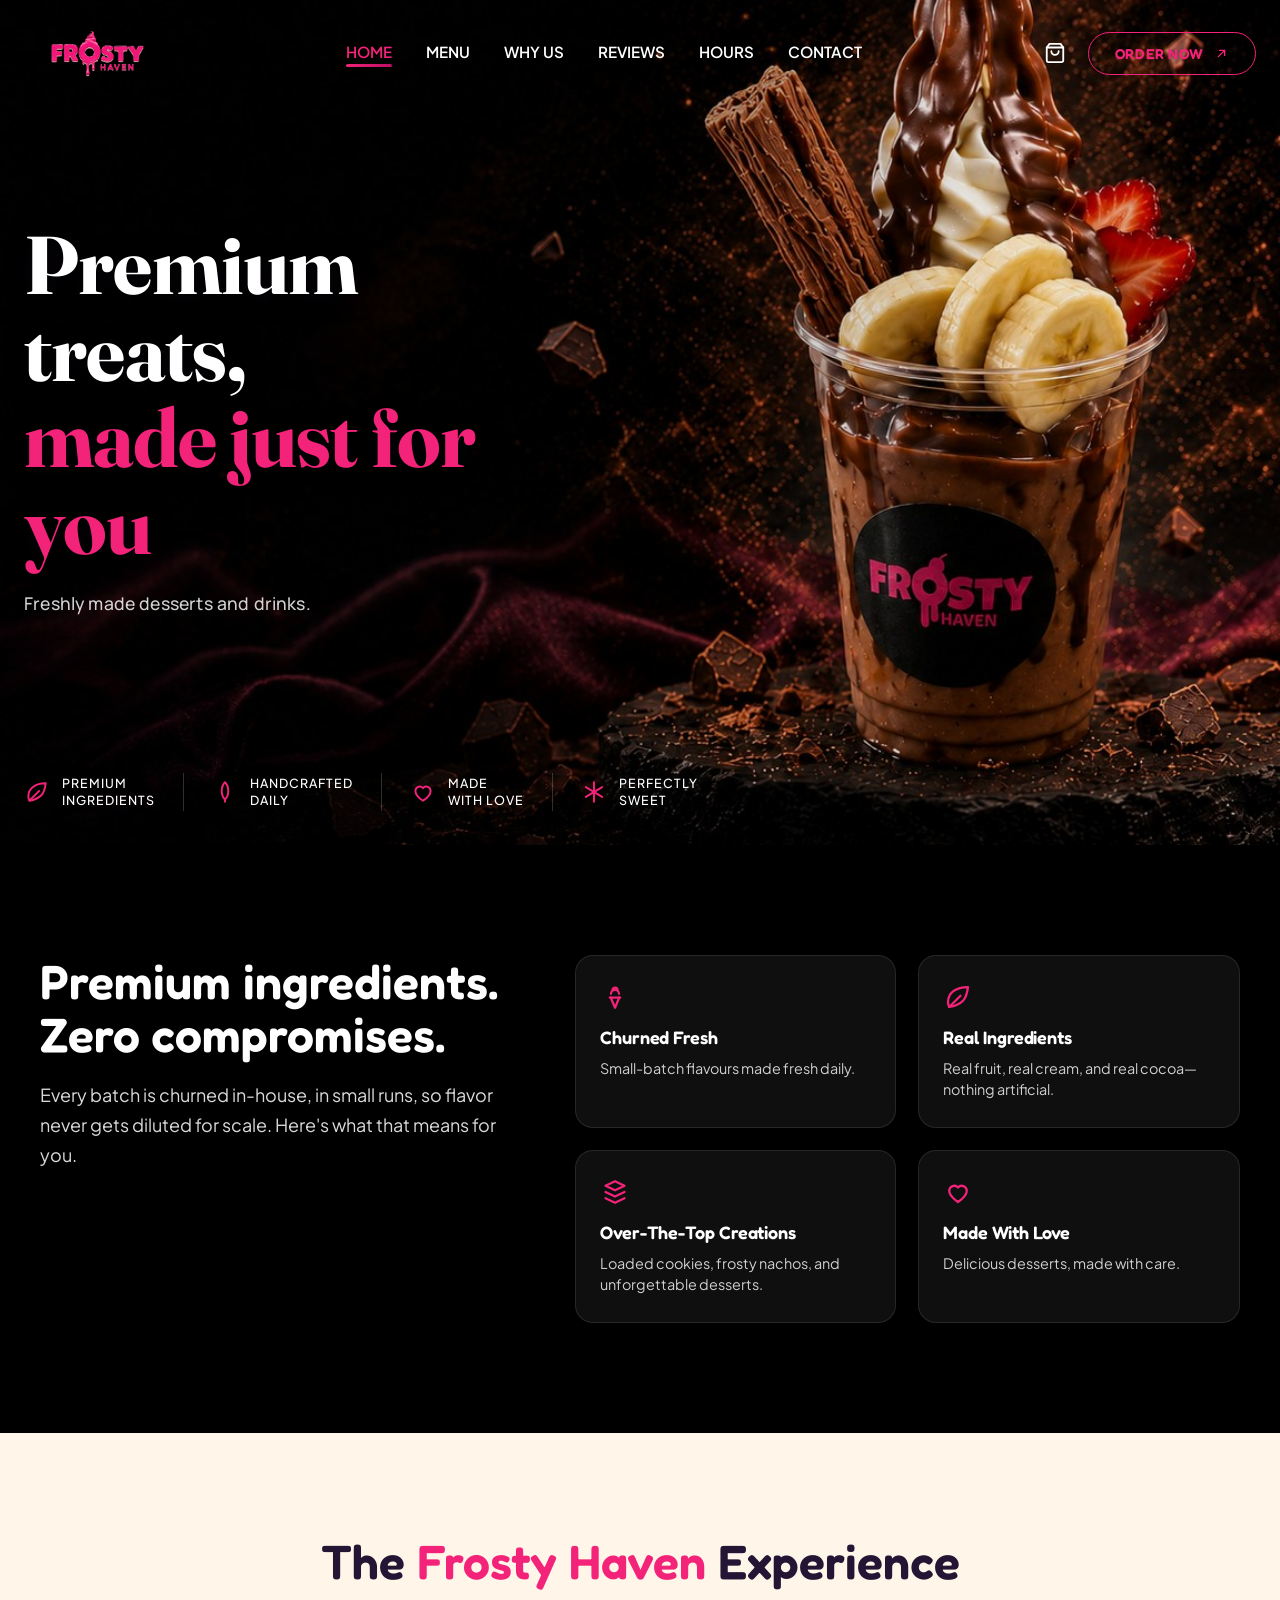
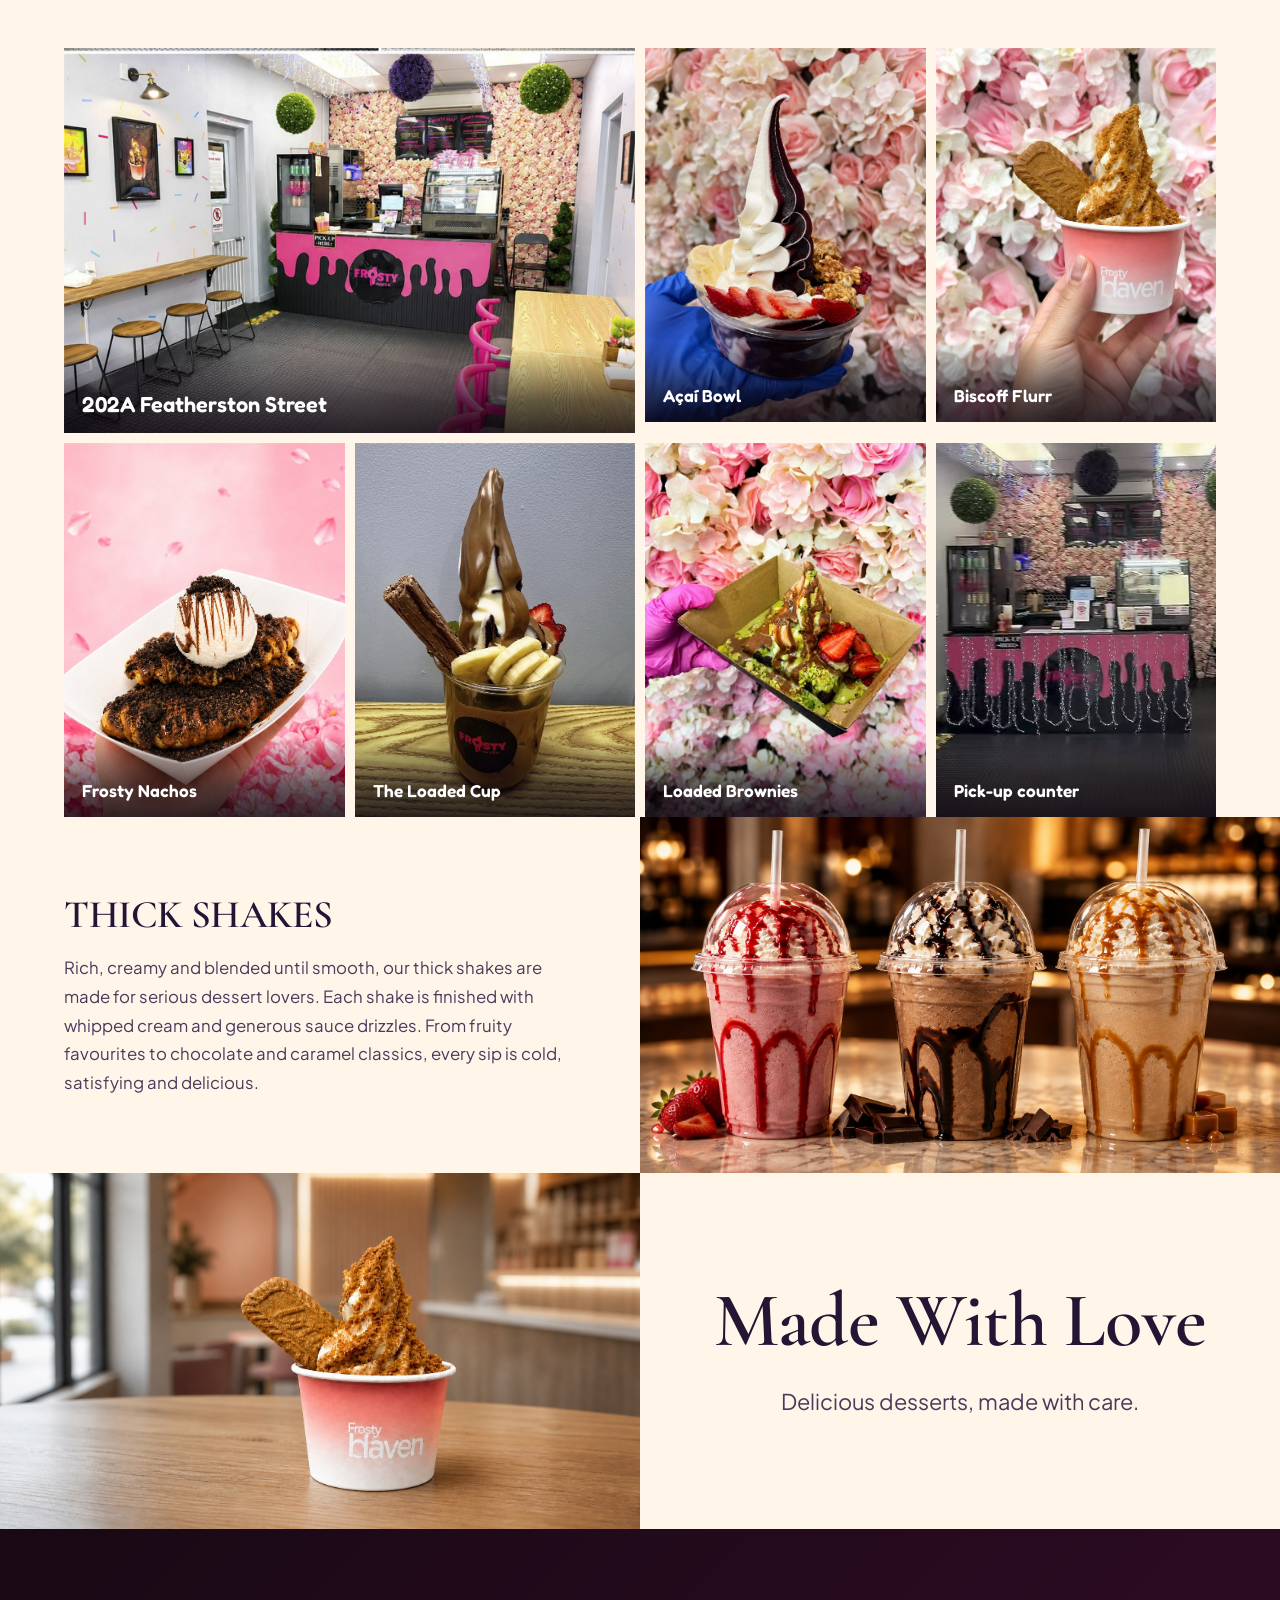
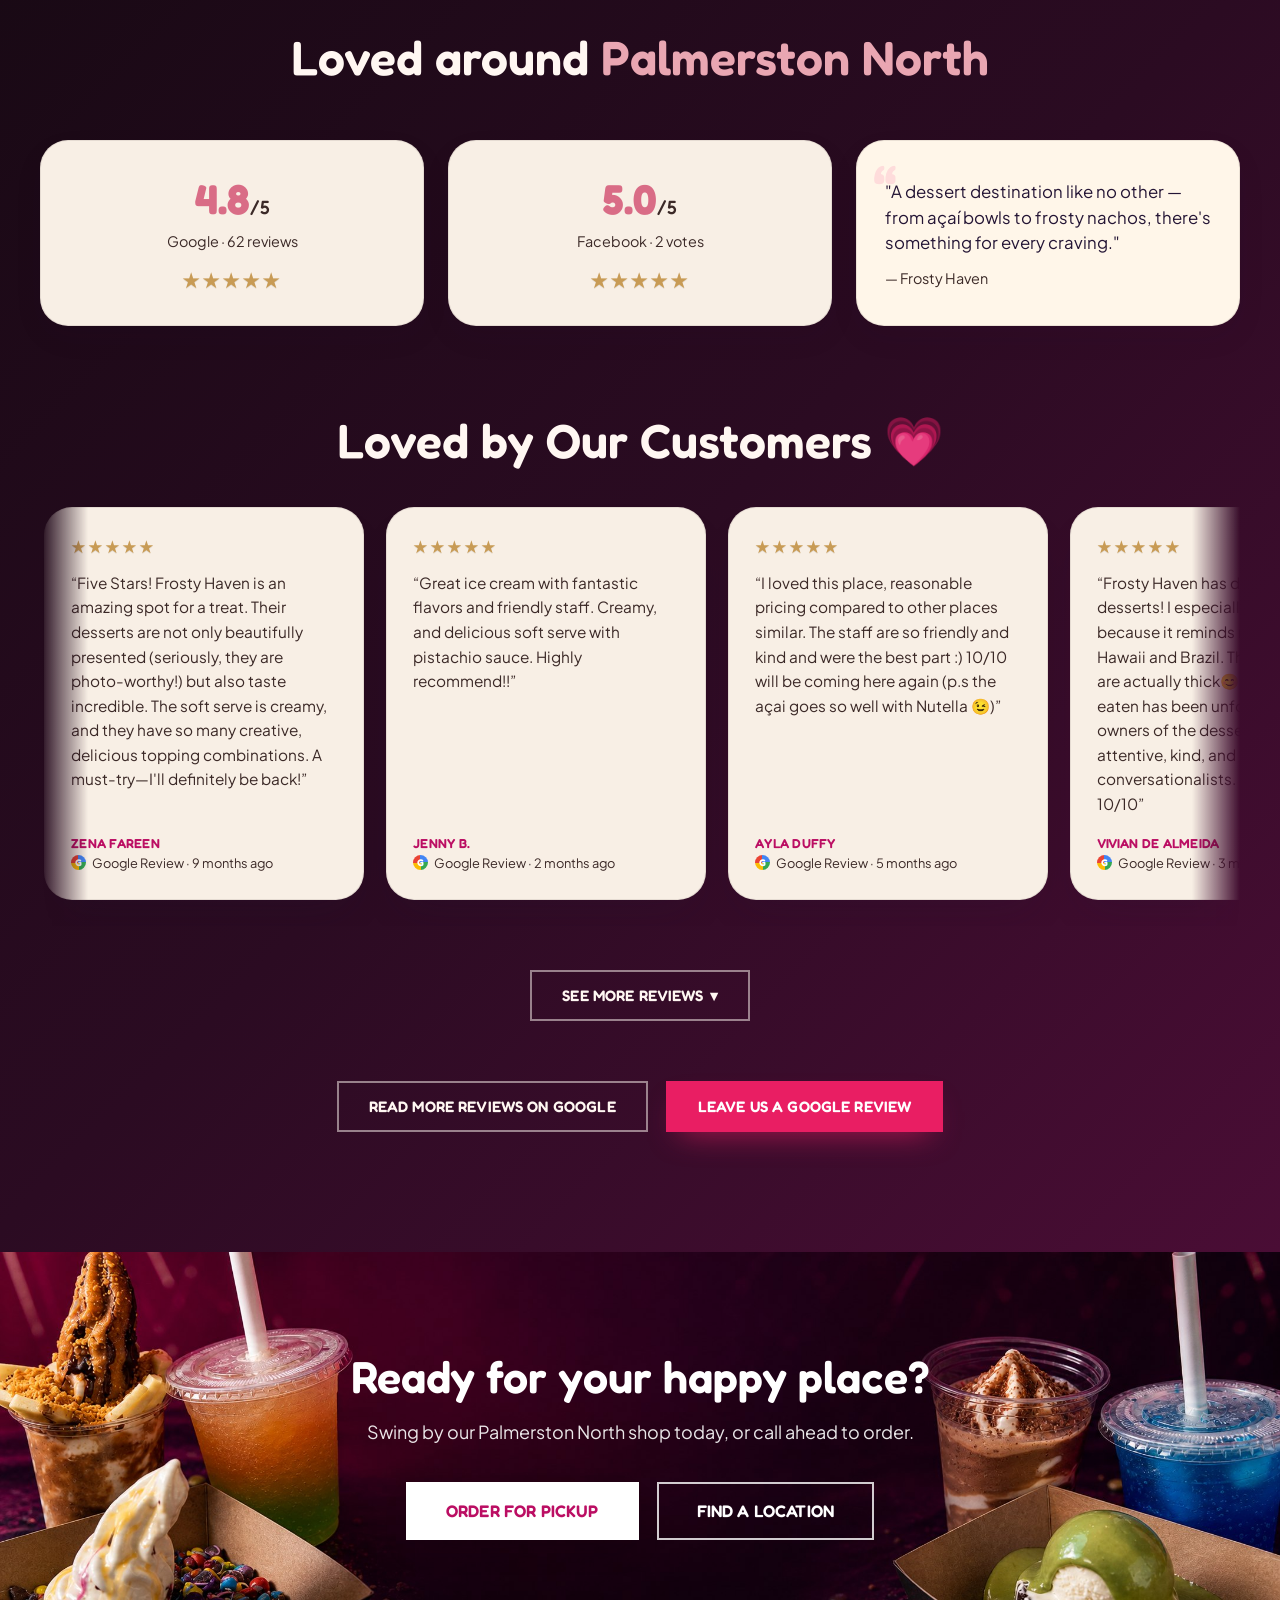
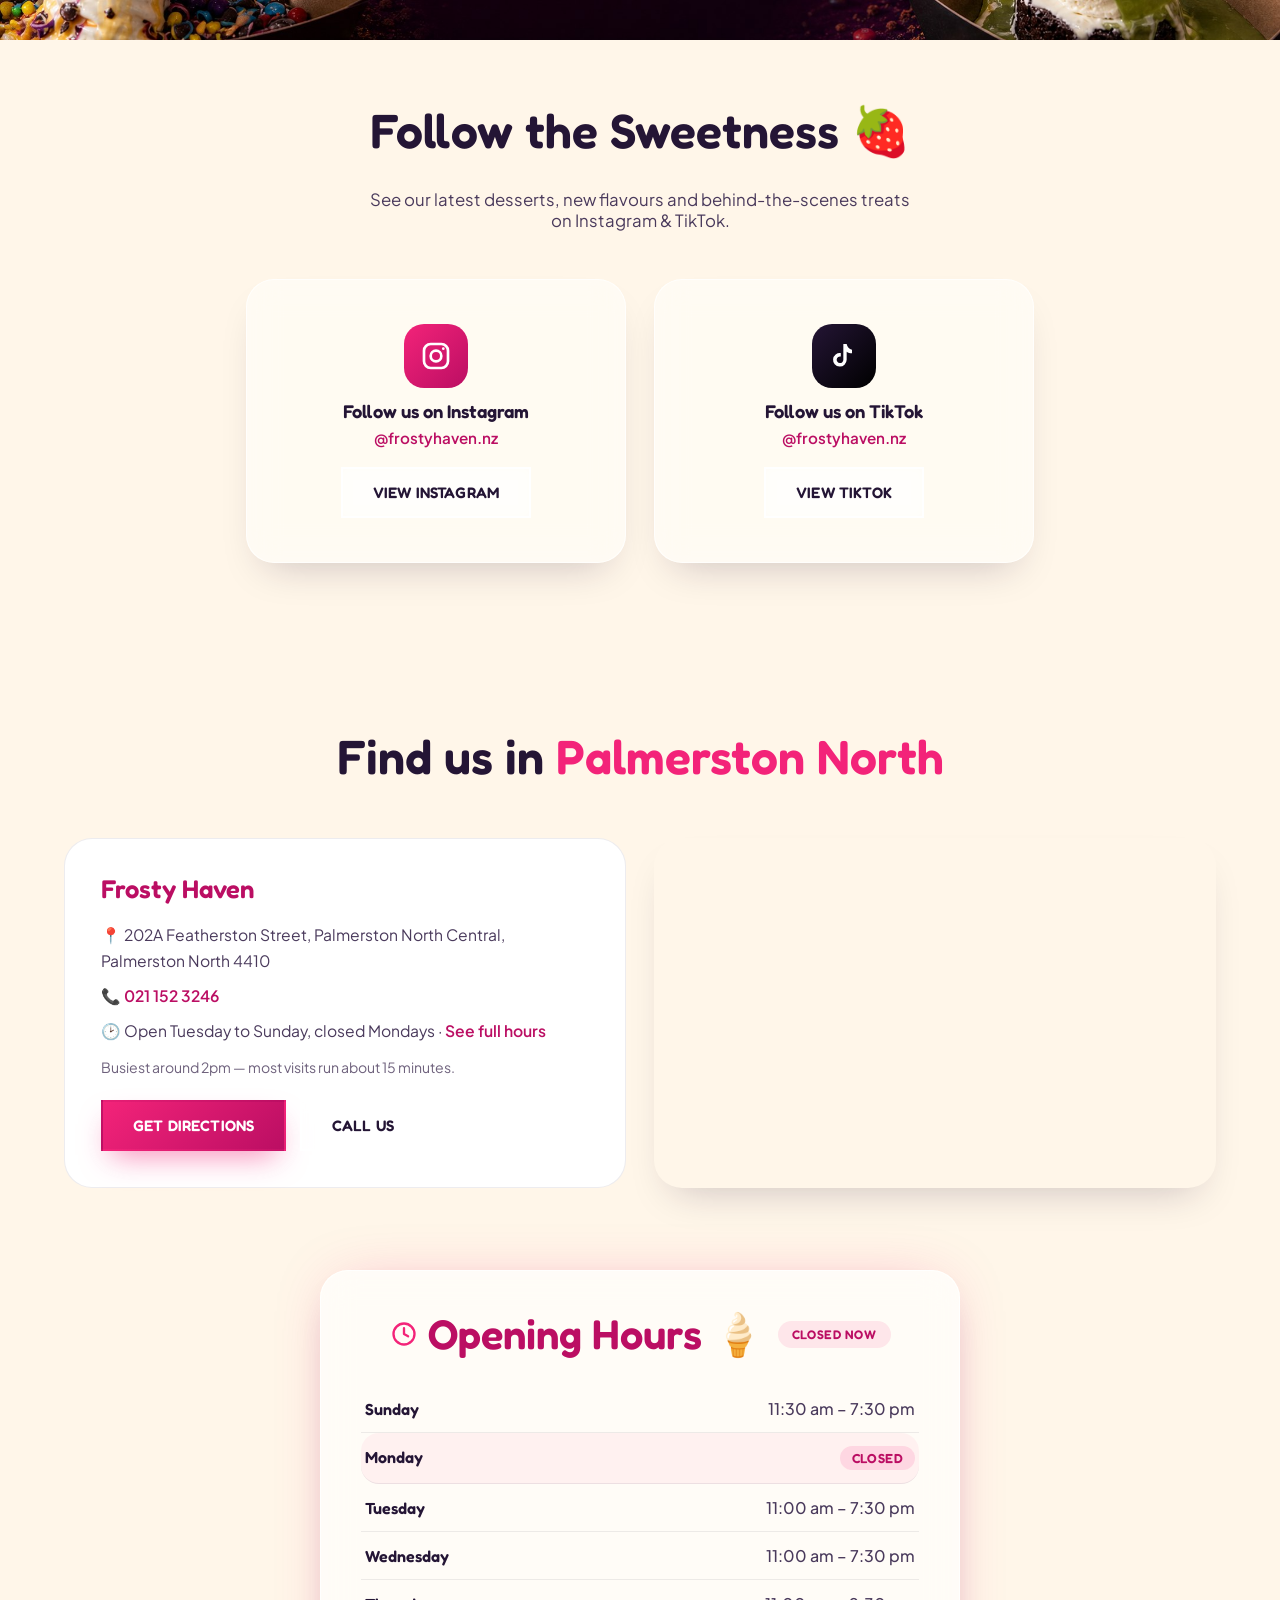
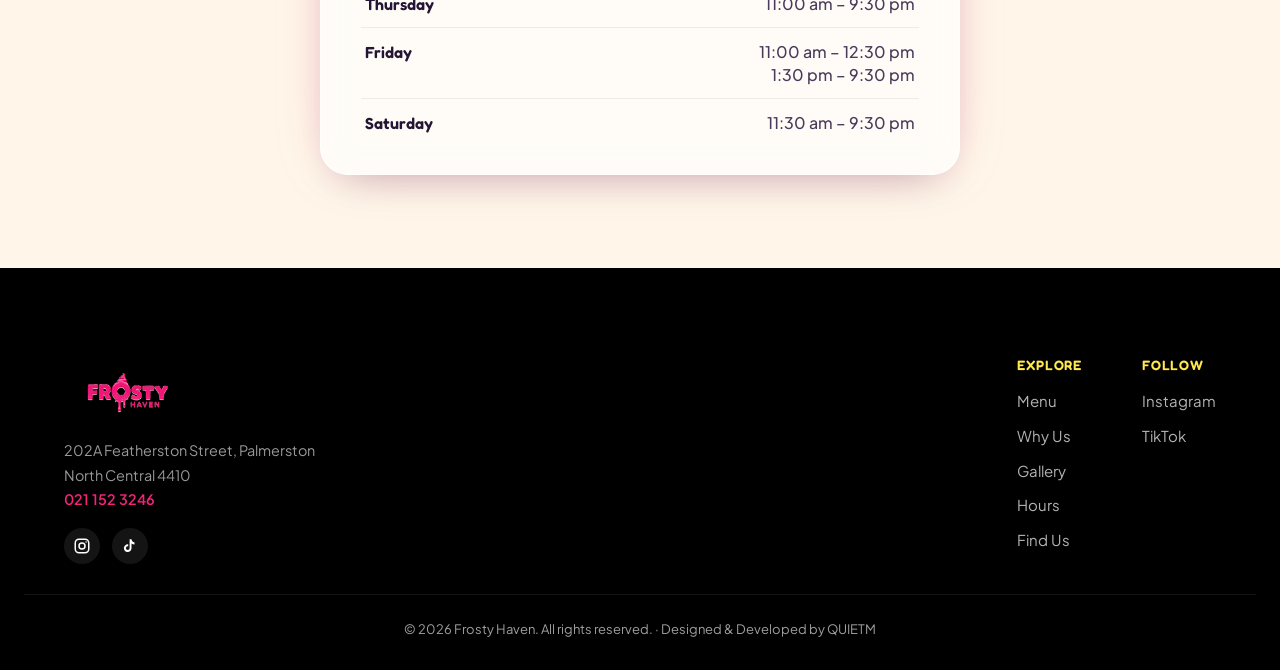
==== commit bd949407: "Fix the dark-ground leading inversion, faux italics, and tiny type Typographic pass over both pages." ====
--- a/index.html
+++ b/index.html
@@ -24,7 +24,7 @@
 <link rel="icon" href="/favicon.svg" type="image/svg+xml">
 <link rel="preconnect" href="https://fonts.googleapis.com">
 <link rel="preconnect" href="https://fonts.gstatic.com" crossorigin>
-<link href="https://fonts.googleapis.com/css2?family=Fredoka:wght@500;600;700&family=Plus+Jakarta+Sans:wght@400;500;600;700;800&family=Cormorant+Garamond:wght@500;600&family=Fraunces:opsz,wght@9..144,600;9..144,700&family=Manrope:wght@400;500;600&display=swap" rel="stylesheet">
+<link href="https://fonts.googleapis.com/css2?family=Fredoka:wght@500;600;700&family=Plus+Jakarta+Sans:wght@400;500;600;700&family=Cormorant+Garamond:wght@600&family=Fraunces:opsz,wght@9..144,700&family=Manrope:wght@500&display=swap" rel="stylesheet">
 <link rel="stylesheet" href="css/styles.css">
 
 <!-- The page fades in from `body.is-loading`, which only JS clears. Without JS
--- a/css/styles.css
+++ b/css/styles.css
@@ -24,6 +24,23 @@
   --font-display: 'Fredoka', sans-serif;
   --font-body: 'Plus Jakarta Sans', sans-serif;
 
+  /* Text roles. The file held 39 distinct font-sizes, 16 of them inside a
+     6.7px band with a median step of 0.42px — below the threshold where a
+     size difference reads as a different job. These are the steps that
+     actually separate, named for what they do rather than how big they are. */
+  --text-micro: 0.6875rem;  /* 11px — the functional floor, nothing below */
+  --text-meta:  0.8125rem;  /* 13px — bylines, captions, fine print */
+  --text-small: 0.9375rem;  /* 15px — secondary body */
+  --text-body:  1rem;       /* 16px */
+  --text-lead:  1.125rem;   /* 18px — card titles, lead paragraphs */
+  --text-sub:   1.375rem;   /* 22px — sub-headings, product names */
+
+  /* Plus Jakarta Sans wants 1.7 for prose; its `normal` is only 1.25. Every
+     cream body role already sets 1.7 and every dark-ground one inherited
+     normal — 26% less leading exactly where light-on-dark needs more. */
+  --leading-prose: 1.7;
+  --leading-dark: 1.65;
+
   /* Section rhythm. The page previously ran one value (110px, 80px on phones)
      on six of eight sections, so spacing could not signal that two sections
      are one argument or that another is an aside. Three steps, used by
@@ -85,22 +102,22 @@
   scroll-margin-top: 92px;
 }
 
-.section-eyebrow {
-  font-family: var(--font-display);
-  font-weight: 600;
-  letter-spacing: .08em;
-  text-transform: uppercase;
-  font-size: .8rem;
-  color: var(--pink);
-  text-align: center;
-  margin-bottom: 14px;
-}
-.section-eyebrow-light { color: var(--yellow); }
-
 .section-title {
   font-size: clamp(2rem, 4.2vw, 3rem);
   text-align: center;
   margin-bottom: 56px;
+}
+/* A heading followed by a lede: the sentence the kicker above it used to
+   pretend to be. Sits close to its heading, so the 56px below the title is
+   collapsed when a lede follows. */
+.section-title:has(+ .section-lede) { margin-bottom: 14px; }
+.section-lede {
+  max-width: 56ch;
+  margin: 0 auto 48px;
+  text-align: center;
+  color: var(--ink-soft);
+  font-size: var(--text-lead);
+  line-height: var(--leading-prose);
 }
 .section-title-light { color: #fff; text-align: left; margin-bottom: 20px; }
 
@@ -348,7 +365,7 @@
   color: #fff;
   font-family: var(--font-display);
   font-weight: 700;
-  font-size: .68rem;
+  font-size: var(--text-micro);
   min-width: 18px;
   height: 18px;
   border-radius: 999px;
@@ -723,10 +740,12 @@
   }
   .hero-feature,
   .hero-feature:first-child {
-    padding: 12px 16px;
-    gap: 10px;
-    font-size: 0.66rem;
-    letter-spacing: 0.06em;
+    padding: 12px 14px;
+    gap: 9px;
+    /* Was 0.66rem = 10.56px. White uppercase over a photograph, read outdoors
+       at a glance, has no business below the 11px floor. */
+    font-size: var(--text-micro);
+    letter-spacing: 0.05em;
     border-top: 1px solid rgba(255, 255, 255, 0.12);
     border-left: 0;
   }
@@ -882,7 +901,7 @@
   bottom: 10px;
   font-family: var(--font-display);
   font-weight: 600;
-  font-size: .68rem;
+  font-size: var(--text-micro);
   letter-spacing: .03em;
   color: var(--ink-soft);
   background: rgba(255,255,255,.85);
@@ -898,7 +917,7 @@
   font-weight: 600;
   text-transform: uppercase;
   letter-spacing: .04em;
-  font-size: .68rem;
+  font-size: var(--text-micro);
   color: var(--pink-deep);
   background: rgba(255,255,255,.9);
   padding: 5px 10px;
@@ -911,7 +930,7 @@
   flex: 1;
   padding: 18px;
 }
-.menu-product-name { font-size: 1.1rem; margin-bottom: 8px; }
+.menu-product-name { font-size: var(--text-sub); line-height: 1.2; margin-bottom: 8px; }
 .menu-product-desc {
   color: var(--ink-soft);
   font-size: .88rem;
@@ -996,7 +1015,6 @@
 .menu-product-note {
   font-size: .82rem;
   color: var(--ink-soft);
-  font-style: italic;
 }
 
 .qty-btn {
@@ -1036,7 +1054,14 @@
   padding: 110px 24px;
 }
 .why-inner { max-width: 1200px; margin: 0 auto; }
-.why-lede { color: rgba(255,255,255,.85); font-size: 1.05rem; max-width: 420px; }
+/* Measure in ch, not px: at a fixed 420px this held the same 34ch line from
+   390 to 1280, which is what happens when measure was never a variable. */
+.why-lede {
+  color: rgba(255,255,255,.85);
+  font-size: var(--text-lead);
+  line-height: var(--leading-dark);
+  max-width: 48ch;
+}
 
 .why-inner {
   display: grid;
@@ -1070,7 +1095,7 @@
   color: var(--pink);
 }
 .why-icon svg { width: 100%; height: 100%; }
-.why-card h3 { color: #fff; font-size: 1.05rem; margin-bottom: 8px; }
+.why-card h3 { color: #fff; font-size: var(--text-lead); letter-spacing: -0.005em; margin-bottom: 10px; }
 .why-card p { color: rgba(255,255,255,.8); font-size: .9rem; line-height: 1.5; }
 
 /* ==========================================================================
@@ -1451,7 +1476,7 @@
   position: relative;
   z-index: 1;
 }
-.review-card-quote p:first-child { font-size: 1.05rem; font-style: italic; line-height: 1.5; margin-bottom: 14px; }
+.review-card-quote p:first-child { font-size: 1.05rem; line-height: 1.5; margin-bottom: 14px; }
 .review-card-quote .review-source { color: #3B2927; margin-top: 0; }
 
 /* ==========================================================================
@@ -1478,7 +1503,8 @@
 }
 .cta p {
   color: rgba(255,255,255,.9);
-  font-size: 1.1rem;
+  font-size: var(--text-lead);
+  line-height: var(--leading-dark);
   margin-bottom: 36px;
 }
 .cta-actions { display: flex; gap: 18px; justify-content: center; flex-wrap: wrap; }
@@ -1504,7 +1530,7 @@
 .location-card h3 { color: var(--pink-deep); margin-bottom: 18px; font-size: 1.6rem; }
 .location-line { color: var(--ink-soft); line-height: 1.7; font-size: .98rem; margin-bottom: 8px; }
 .location-line a { color: var(--pink-deep); font-weight: 600; }
-.location-note { color: var(--ink-soft); font-size: .88rem; font-style: italic; opacity: .8; margin: 14px 0 24px; }
+.location-note { color: var(--ink-soft); font-size: .88rem; opacity: .8; margin: 14px 0 24px; }
 .location-actions { display: flex; gap: 14px; flex-wrap: wrap; }
 .location-map {
   min-height: 320px;
@@ -1555,7 +1581,8 @@
 .footer-links a {
   display: block;
   color: rgba(255,255,255,.7);
-  font-size: .92rem;
+  font-size: var(--text-small);
+  line-height: var(--leading-dark);
   margin-bottom: 10px;
   transition: color .2s ease;
 }
@@ -1563,8 +1590,10 @@
 
 .footer-copy {
   text-align: center;
-  color: rgba(255,255,255,.4);
-  font-size: .82rem;
+  /* .4 measured 3.66:1 on black, under the 4.5:1 floor PRODUCT.md names. */
+  color: rgba(255,255,255,.62);
+  font-size: var(--text-meta);
+  line-height: var(--leading-dark);
   padding: 24px 24px 30px;
   border-top: 1px solid rgba(255,255,255,.08);
   margin: 0 24px;
@@ -1651,7 +1680,12 @@
   .header-inner { padding: 6px 10px 10px; gap: 8px; }
   .header-actions { gap: 6px; }
   .brand-logo { height: 58px; }
-  .header-actions .btn-pill { padding: 0 10px; font-size: 9.5px; gap: 5px; }
+  /* Font size stays at the 10px this button was explicitly specified at — the
+     width comes back from padding, gap and the arrow instead. A previous pass
+     took the label to 9.5px, which both undercut that spec and fell further
+     below the legibility floor. */
+  .header-actions .btn-pill { padding: 0 9px; gap: 4px; }
+  .btn-pill-arrow { width: 10px; height: 10px; }
 }
 
 @media (prefers-reduced-motion: reduce) {
@@ -1758,7 +1792,7 @@
 .fr-text::after { content: "\201D"; }
 
 .fr-meta { display: flex; flex-direction: column; gap: 4px; }
-.fr-name { font-family: var(--font-display); font-weight: 600; color: var(--pink-deep); font-size: .98rem; }
+.fr-name { font-family: var(--font-display); font-weight: 600; color: var(--pink-deep); font-size: var(--text-meta); letter-spacing: .02em; text-transform: uppercase; }
 .fr-sub { display: flex; align-items: center; gap: 6px; color: #3B2927; font-size: .8rem; }
 
 .fr-g-badge {
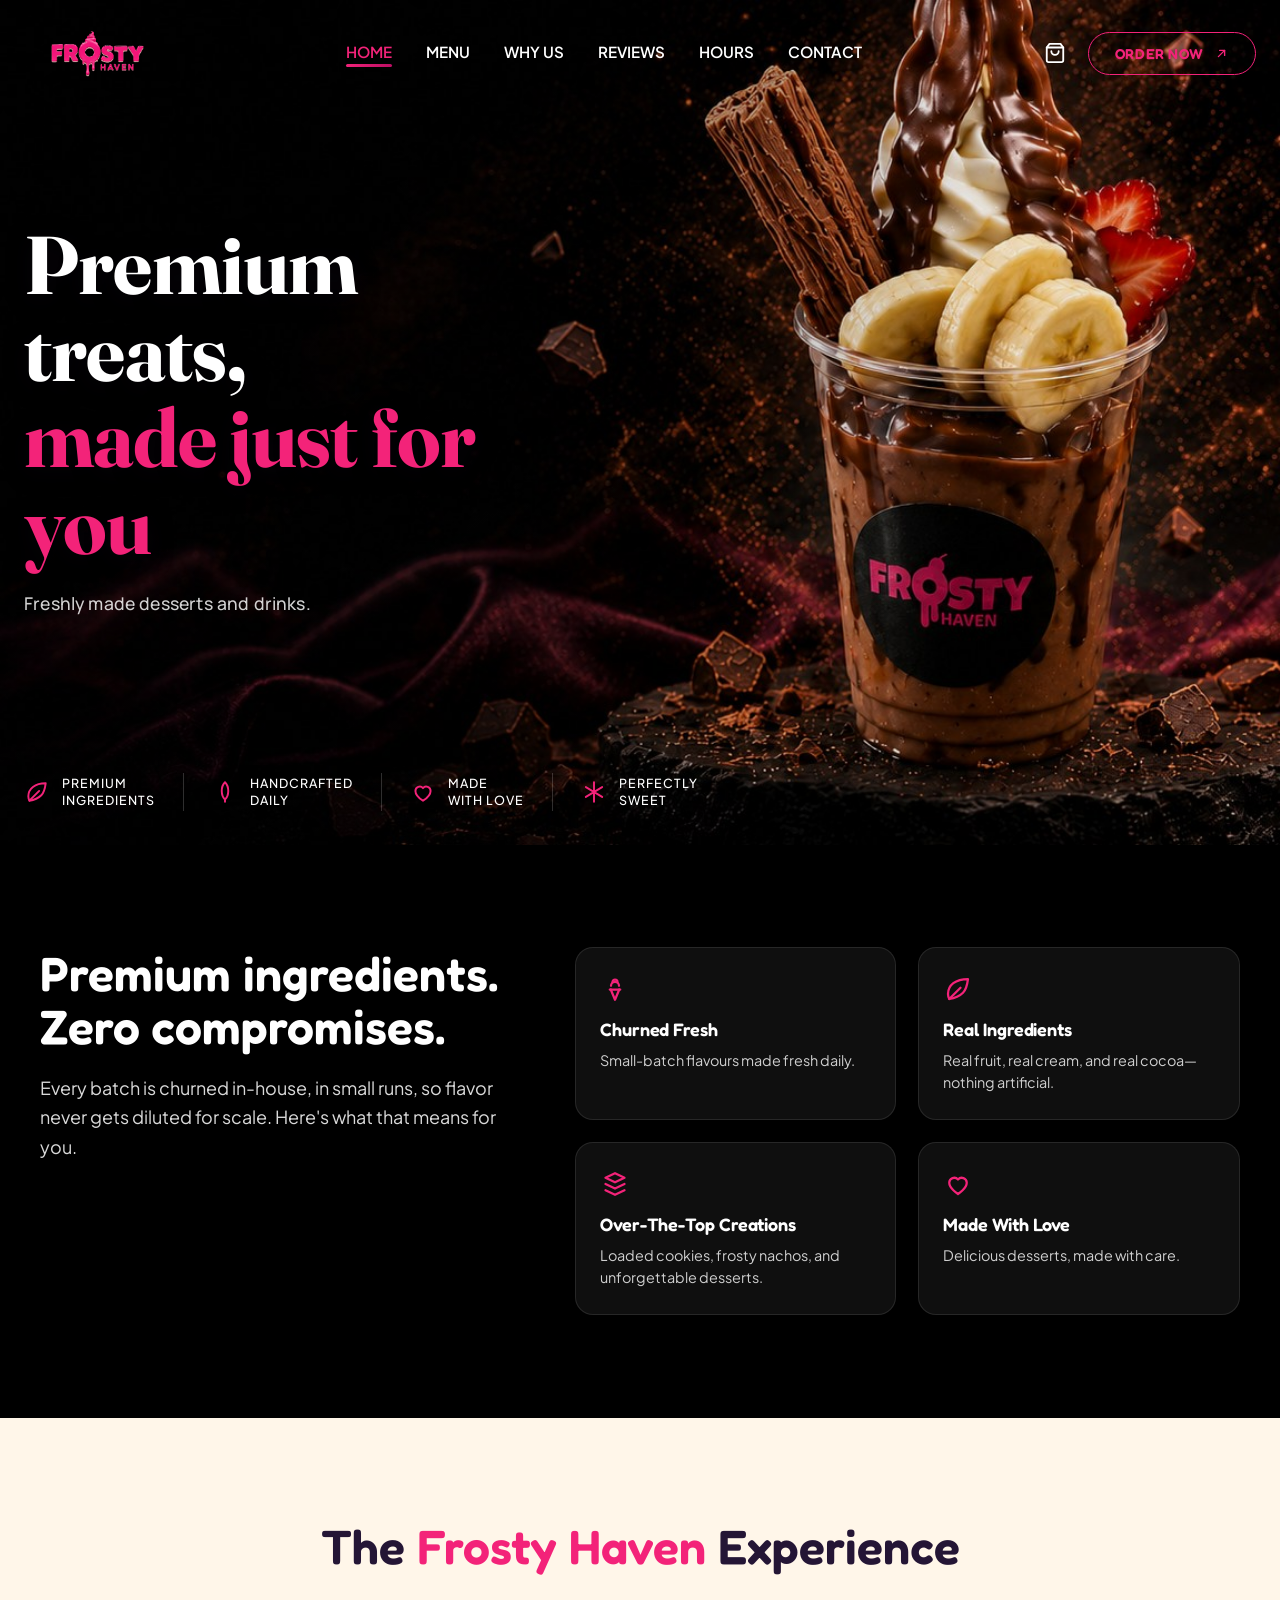
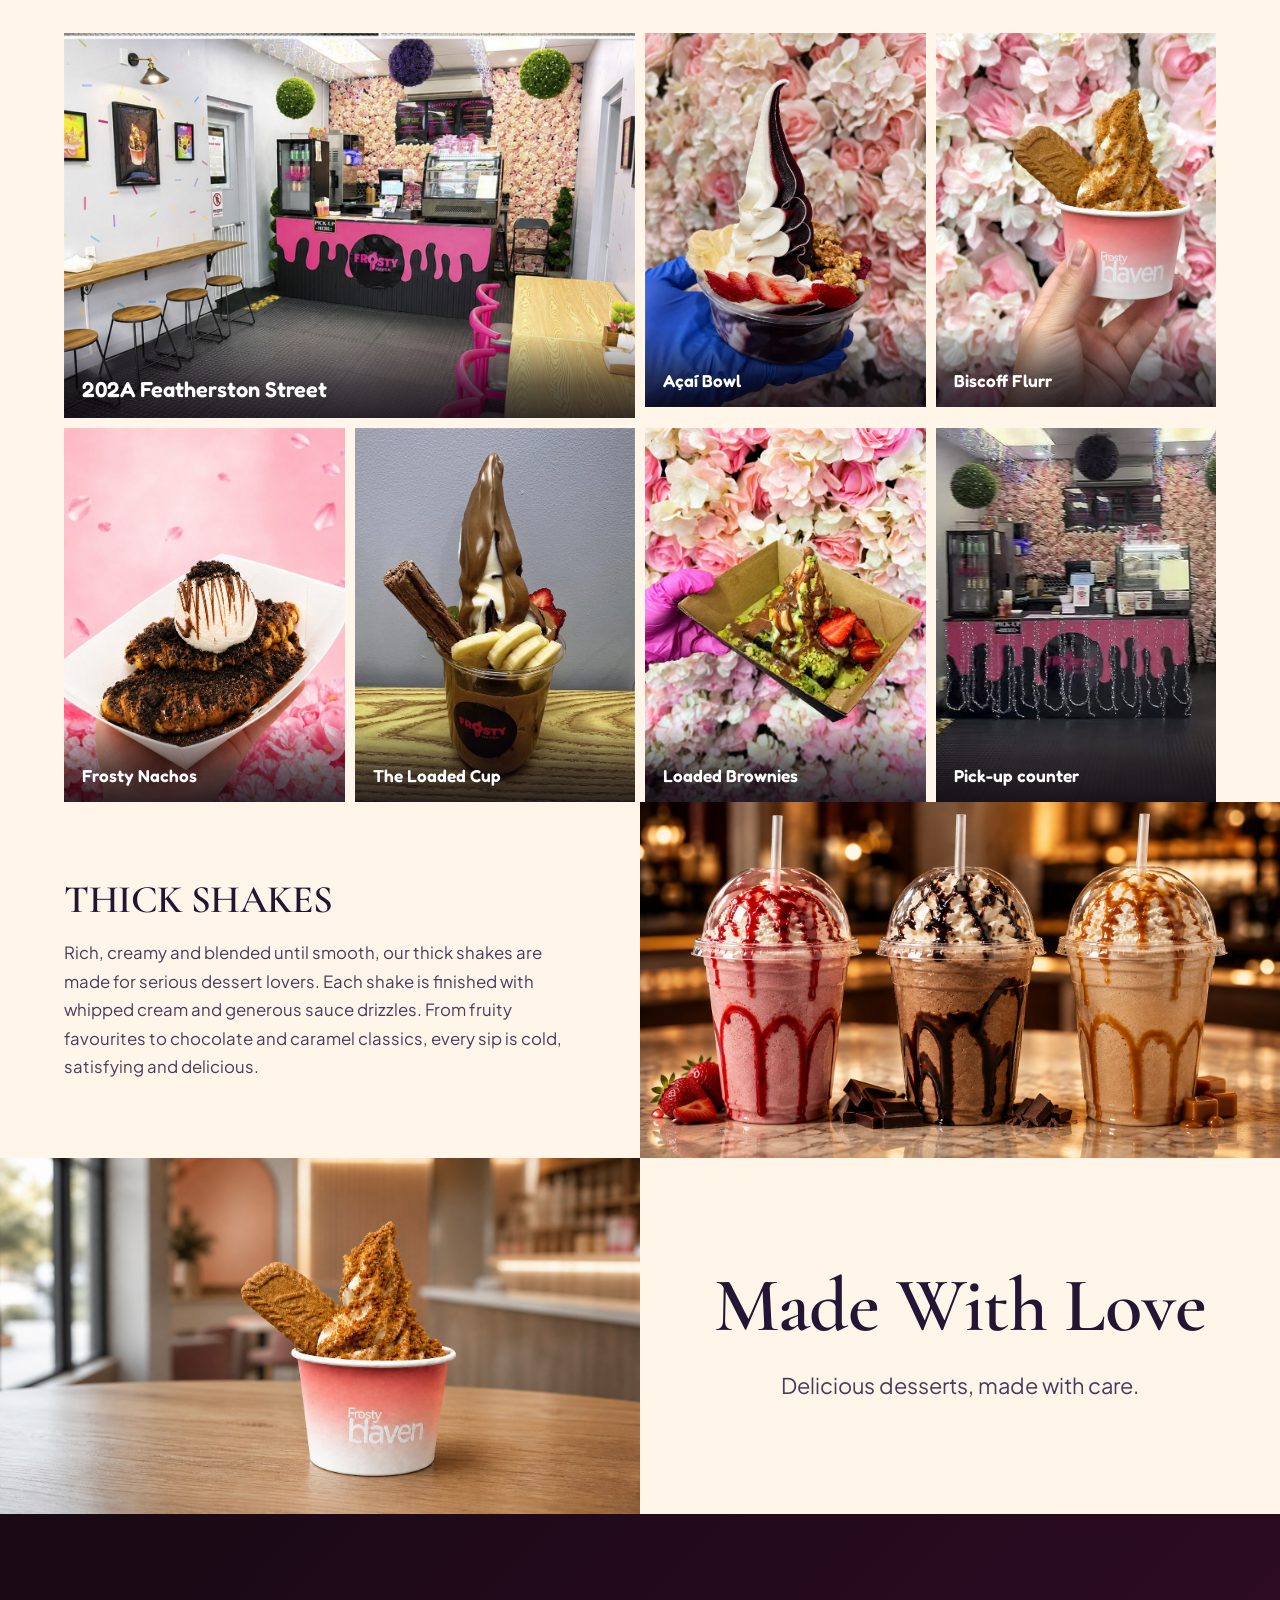
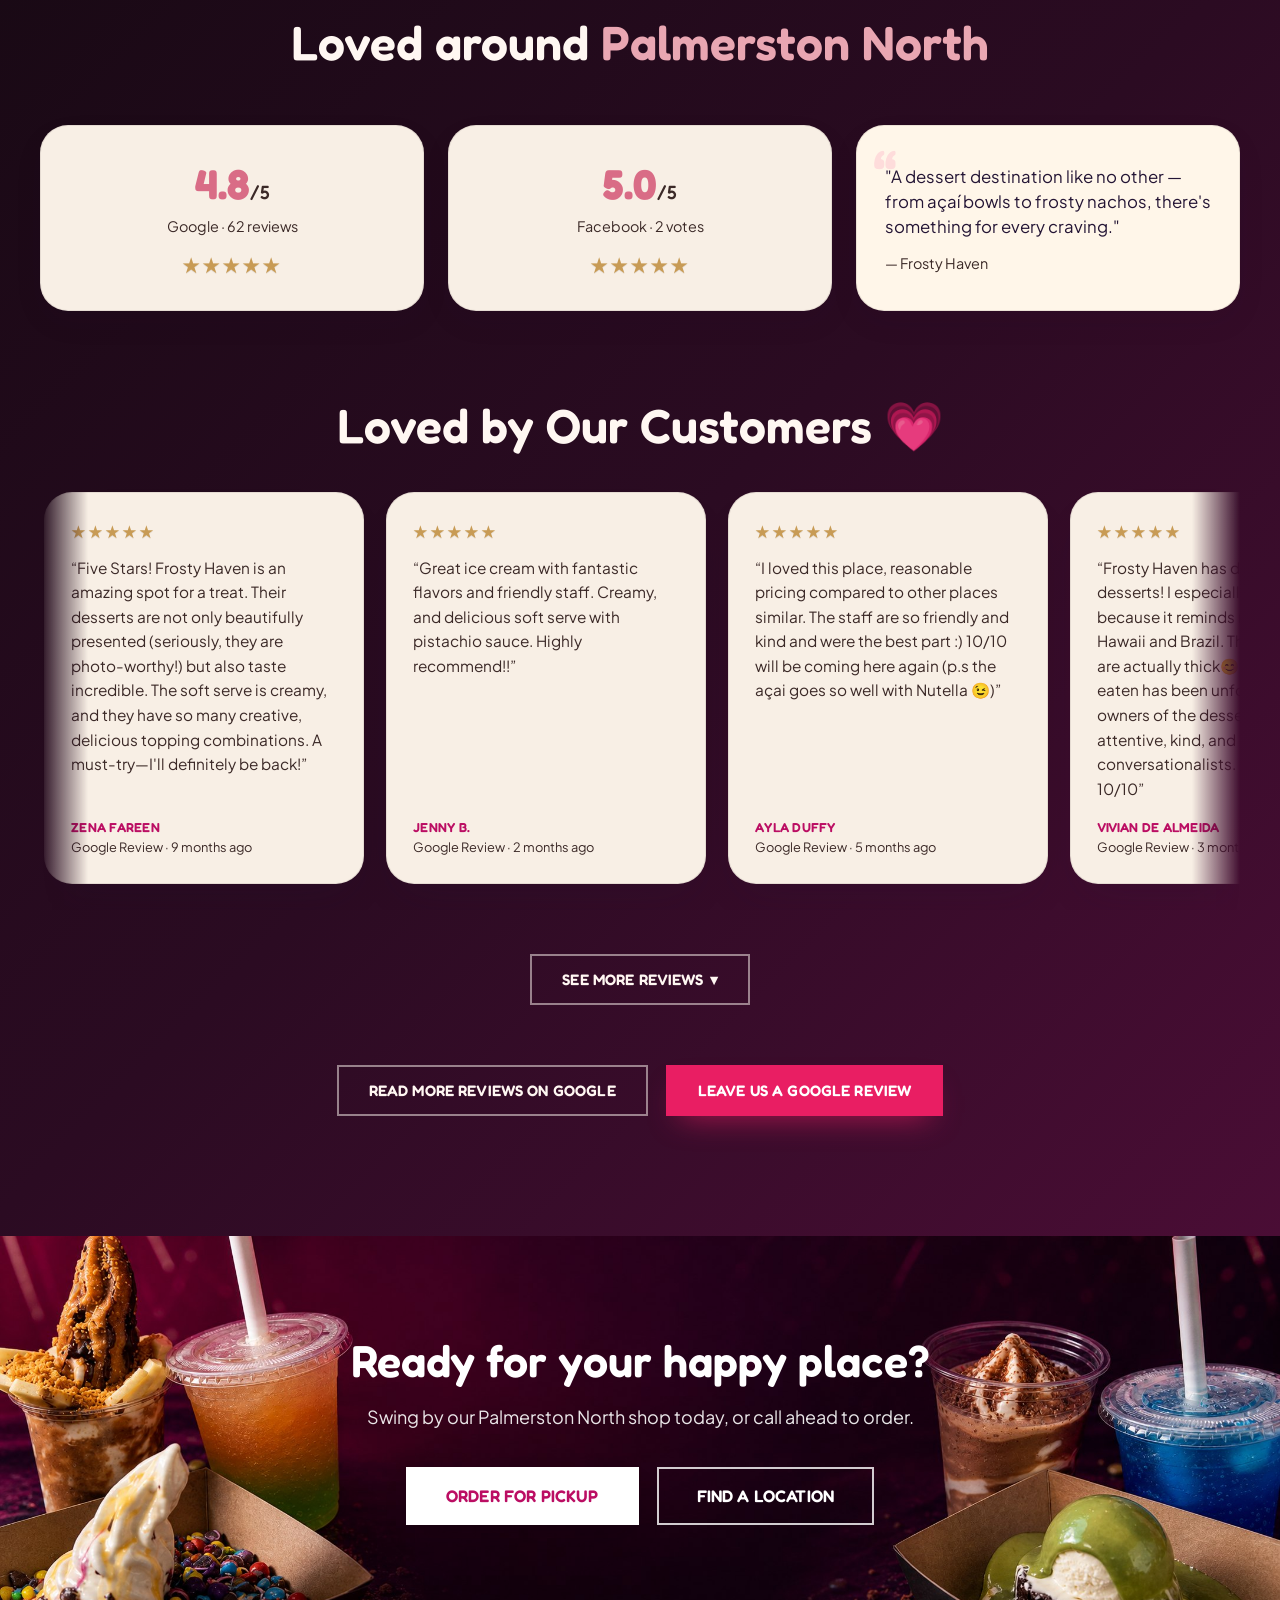
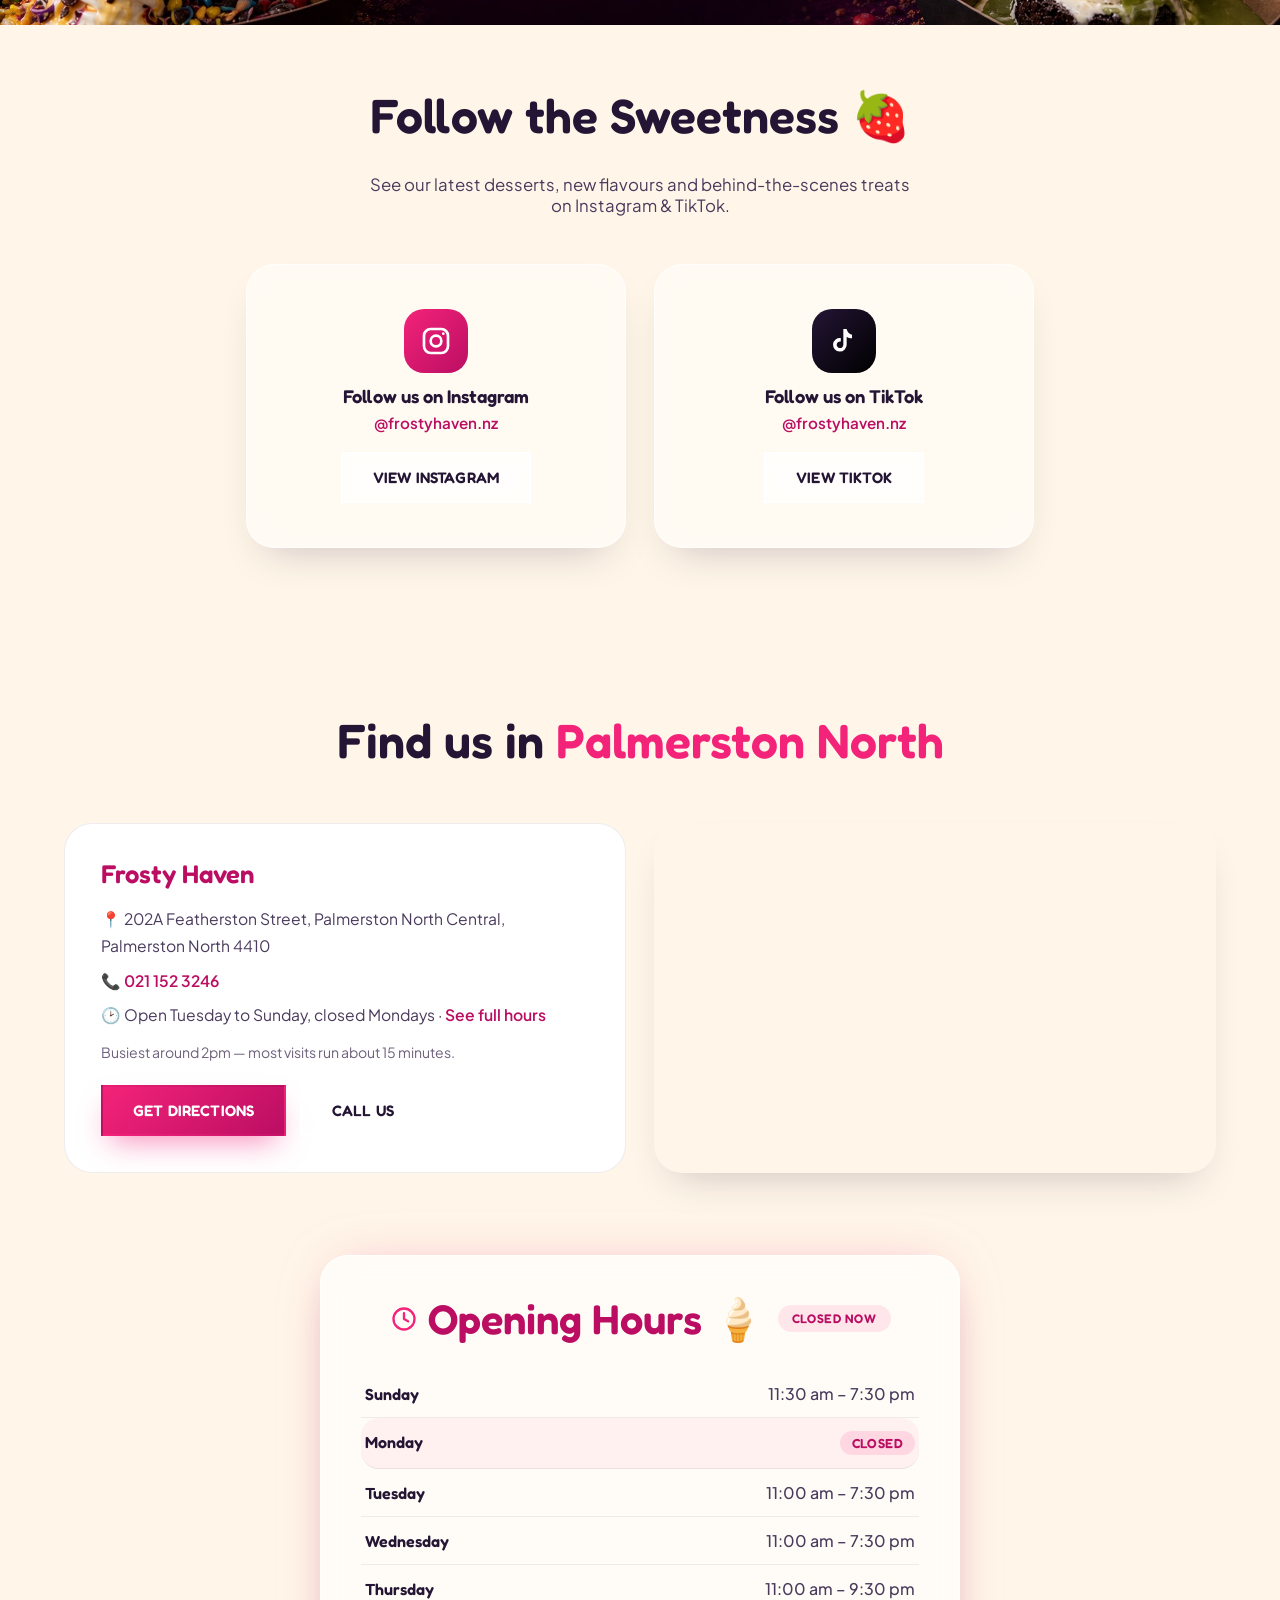
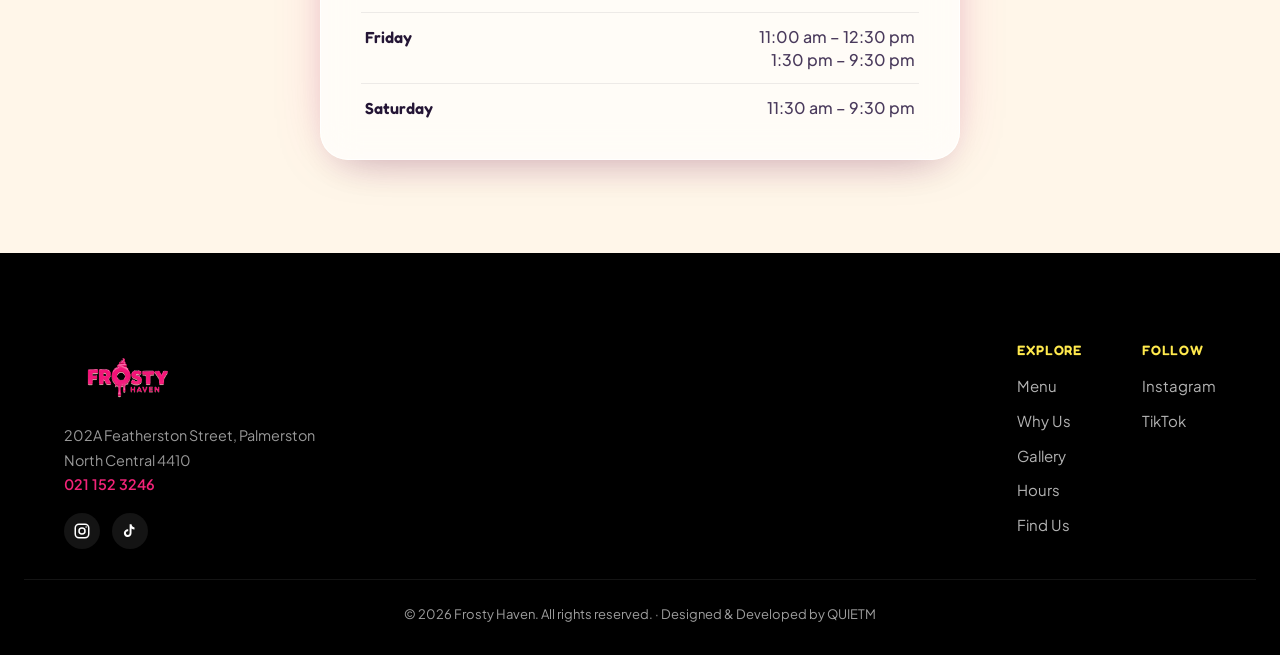
==== commit 4018059f: "Polish pass, plus four misses the second critique caught Two passes in one commit: the polish work, " ====
--- a/index.html
+++ b/index.html
@@ -80,11 +80,13 @@
 </head>
 <body class="is-loading has-hero">
 
+<a class="skip-link" href="#top">Skip to content</a>
+
 <!-- ===== HEADER ===== -->
 <header class="site-header" id="siteHeader">
   <div class="header-inner">
     <a href="#top" class="brand" aria-label="Frosty Haven home">
-      <img src="images/logo.png" alt="Frosty Haven" class="brand-logo">
+      <img src="images/logo.png" width="1717" height="916" alt="Frosty Haven" class="brand-logo">
     </a>
 
     <nav class="main-nav" id="mainNav" aria-label="Primary">
@@ -110,7 +112,7 @@
           <path d="M7 17 17 7"/><path d="M9 7h8v8"/>
         </svg>
       </a>
-      <button class="nav-toggle" id="navToggle" aria-label="Toggle menu" aria-expanded="false">
+      <button class="nav-toggle" id="navToggle" aria-label="Toggle menu" aria-expanded="false" aria-controls="mainNav">
         <span></span><span></span><span></span>
       </button>
     </div>
@@ -281,13 +283,13 @@
         <p class="value-promo-text">Rich, creamy and blended until smooth, our thick shakes are made for serious dessert lovers. Each shake is finished with whipped cream and generous sauce drizzles. From fruity favourites to chocolate and caramel classics, every sip is cold, satisfying and delicious.</p>
       </div>
       <div class="value-promo-media">
-        <img src="images/promo-milkshake-trio.jpg" alt="Three Frosty Haven milkshakes topped with whipped cream and strawberry, chocolate and caramel sauce" loading="lazy">
+        <img src="images/promo-milkshake-trio.jpg" width="1672" height="941" alt="Three Frosty Haven milkshakes topped with whipped cream and strawberry, chocolate and caramel sauce" loading="lazy">
       </div>
     </div>
 
     <div class="value-promo value-promo-love">
       <div class="value-promo-media">
-        <img src="images/promo-made-with-love.jpg" alt="Frosty Haven cup of vanilla soft serve topped with Biscoff crumb and a Biscoff biscuit, on a wooden table in the shop" loading="lazy">
+        <img src="images/promo-made-with-love.jpg" width="1681" height="935" alt="Frosty Haven cup of vanilla soft serve topped with Biscoff crumb and a Biscoff biscuit, on a wooden table in the shop" loading="lazy">
       </div>
       <div class="value-promo-copy">
         <h3 class="value-promo-title">Made With Love</h3>
@@ -494,7 +496,7 @@
   </svg>
   <div class="footer-inner">
     <div class="footer-brand">
-      <img src="images/logo.png" alt="Frosty Haven" class="footer-logo">
+      <img src="images/logo.png" width="1717" height="916" alt="Frosty Haven" class="footer-logo">
       <p class="footer-contact">202A Featherston Street, Palmerston North Central 4410<br><a href="tel:0211523246">021 152 3246</a></p>
       <div class="footer-social-icons">
         <a href="https://www.instagram.com/frostyhaven.nz" target="_blank" rel="noopener" class="footer-social-icon" aria-label="Frosty Haven on Instagram">
--- a/css/styles.css
+++ b/css/styles.css
@@ -10,12 +10,7 @@
   --yellow: #FFE94D;
   --ink: #241535;
   --ink-soft: #4A3A5C;
-  /* One cream for every page surface. These were #FFFCF7 and #FFF6E9, close
-     enough to look like a mistake where they met — the promo copy panels sat
-     visibly warmer than the page behind them. Both are only ever used as a
-     background or a gradient stop, never as text or icon colour. */
   --cream: #FFF6E9;
-  --cream-alt: #FFF6E9;
 
   --gradient-logo: linear-gradient(135deg, var(--turquoise) 0%, var(--mint) 52%, var(--yellow) 100%);
   --gradient-pink: linear-gradient(135deg, var(--pink) 0%, var(--pink-deep) 100%);
@@ -28,7 +23,11 @@
      6.7px band with a median step of 0.42px — below the threshold where a
      size difference reads as a different job. These are the steps that
      actually separate, named for what they do rather than how big they are. */
-  --text-micro: 0.6875rem;  /* 11px — the functional floor, nothing below */
+  /* 11px is the functional floor. One deliberate exception exists: the mobile
+     header CTA is pinned at 10px by explicit instruction, and the detector
+     flags it on both pages. Documented here so the exception is visible
+     rather than looking like drift. */
+  --text-micro: 0.6875rem;  /* 11px */
   --text-meta:  0.8125rem;  /* 13px — bylines, captions, fine print */
   --text-small: 0.9375rem;  /* 15px — secondary body */
   --text-body:  1rem;       /* 16px */
@@ -211,29 +210,6 @@
 /* Sits in normal flow above the sticky header, so it scrolls away while the
    navbar still pins to the top. Full width comes from being a plain block at
    body level — no 100vw, which would overhang by the scrollbar width. */
-.announcement-bar {
-  /* Sampled from the supplied 1920x120 plum strip, which has no vertical
-     variation — so it reproduces exactly as a gradient and scales to any
-     width instead of shipping the PNG. Scoped to this bar only; --ink and
-     every other surface are untouched. */
-  background: linear-gradient(to right,
-    #1D0C1D 0%,
-    #2B1227 16%,
-    #3B1934 35%,
-    #441D3B 45%,
-    #481F3D 55%,
-    #3D1A34 78%,
-    #32142B 100%);
-  color: #fff;
-  text-align: center;
-  padding: 9px 16px;
-  font-family: var(--font-body);
-  font-size: clamp(0.78rem, 2.6vw, 0.875rem);
-  font-weight: 600;
-  letter-spacing: 0.04em;
-  line-height: 1.35;
-}
-
 /* ==========================================================================
    Header
    ========================================================================== */
@@ -386,7 +362,7 @@
   max-height: calc(100dvh - 120px);
   overflow-y: auto;
   overscroll-behavior: contain;
-  background: var(--cream-alt);
+  background: var(--cream);
   border-radius: var(--radius-md);
   box-shadow: var(--shadow-soft);
   padding: 20px;
@@ -528,6 +504,34 @@
   background: var(--ink);
   transition: transform .25s ease, opacity .25s ease;
 }
+/* aria-expanded was wired correctly but had no visual counterpart — the bars
+   looked identical open and closed. The transition above was already written
+   for this and never used. */
+.nav-toggle[aria-expanded="true"] span:nth-child(1) { transform: translateY(8px) rotate(45deg); }
+.nav-toggle[aria-expanded="true"] span:nth-child(2) { opacity: 0; }
+.nav-toggle[aria-expanded="true"] span:nth-child(3) { transform: translateY(-8px) rotate(-45deg); }
+
+/* Visible only on focus. First focusable element on both pages, ahead of the
+   six nav links. */
+.skip-link {
+  position: absolute;
+  left: 12px;
+  top: -100px;
+  z-index: 300;
+  /* 13px vertical clears the 44px target floor; at 10px it rendered 39px. */
+  padding: 13px 20px;
+  border-radius: var(--radius-pill);
+  background: var(--ink);
+  color: #fff;
+  font-family: var(--font-display);
+  font-weight: 600;
+  font-size: var(--text-small);
+  transition: top .2s ease;
+}
+/* :focus, not :focus-visible — a skip link has to appear for any focus that
+   reaches it, including programmatic and assistive-technology focus, which
+   the :focus-visible heuristic does not always match. */
+.skip-link:focus { top: 12px; }
 
 /* ==========================================================================
    Hero
@@ -613,12 +617,6 @@
   flex: none;
 }
 
-.hero-wordmark {
-  width: min(300px, 80%);
-  height: auto;
-  margin-bottom: 22px;
-}
-
 .hero-title {
   font-family: 'Fraunces', serif;
   font-optical-sizing: auto;
@@ -644,13 +642,6 @@
   font-weight: 500;
   letter-spacing: 0.01em;
   line-height: 1.6;
-}
-
-.hero-ctas {
-  display: flex;
-  align-items: stretch;
-  gap: 18px;
-  flex-wrap: wrap;
 }
 
 @media (max-width: 860px) {
@@ -722,7 +713,6 @@
   /* Was clamp(1.7rem, 5.6vw, 2.05rem) = 27.2px at 390, smaller than all seven
      section h2s at 32px. Capped so "made just for you" still holds one line. */
   .hero-title { font-size: clamp(2.3rem, 8.6vw, 2.75rem); }
-  .hero-wordmark { margin-left: 0; margin-right: 0; }
   .hero-swirl .hero-sub { margin: 0; }
 
   /* Four across is far too tight on a phone, so the strip becomes a 2x2 grid
@@ -855,7 +845,7 @@
 .menu-product-card {
   display: flex;
   flex-direction: column;
-  background: var(--cream-alt);
+  background: var(--cream);
   border-radius: var(--radius-lg);
   overflow: hidden;
   box-shadow: var(--shadow-soft);
@@ -872,7 +862,7 @@
   position: relative;
   aspect-ratio: 1 / 1;
   overflow: hidden;
-  background: var(--cream-alt);
+  background: var(--cream);
 }
 .menu-product-photo img {
   width: 100%;
@@ -946,7 +936,7 @@
   display: flex;
   align-items: center;
   gap: 12px;
-  background: var(--cream-alt);
+  background: var(--cream);
   border: 1px solid rgba(243, 35, 121, 0.18);
   border-radius: var(--radius-md);
   padding: 10px 14px;
@@ -1051,7 +1041,10 @@
      keeps its plum. */
   background: #000;
   max-width: none;
-  padding: 110px 24px;
+  /* Was a hardcoded 110px 24px, which the spacing-token pass missed — leaving
+     this the one section that kept desktop padding on a phone, the exact bug
+     that pass fixed for #social and #hours. */
+  padding: var(--space-section) 24px;
 }
 .why-inner { max-width: 1200px; margin: 0 auto; }
 /* Measure in ch, not px: at a fixed 420px this held the same 34ch line from
@@ -1101,25 +1094,6 @@
 /* ==========================================================================
    Gallery
    ========================================================================== */
-.gallery-photo {
-  border-radius: var(--radius-lg);
-  overflow: hidden;
-  box-shadow: var(--shadow-soft);
-  border: 6px solid #fff;
-  outline: 1px solid rgba(36,21,53,.08);
-  transform: perspective(1000px) rotateX(0deg) rotateY(0deg);
-  transition: transform .25s ease-out, box-shadow .25s ease-out;
-  will-change: transform;
-}
-.gallery-photo:hover {
-  box-shadow: 0 30px 60px -20px rgba(36, 21, 53, 0.35);
-}
-.gallery-photo img {
-  width: 100%;
-  height: auto;
-  display: block;
-}
-
 /* ---- Shop grid ----
    Seven real photographs from the shop, sized to the page rather than dropped
    into cards. No new colour or background: the pictures are already saturated
@@ -1225,7 +1199,7 @@
   /* Warm cream rather than transparent: it's the closest palette token to the
      churro photo's beige, so the two halves still read as one band. The text
      goes dark to keep contrast — white on cream would be unreadable. */
-  background: var(--cream-alt);
+  background: var(--cream);
   color: var(--ink);
   padding: clamp(36px, 5vw, 64px);
   display: flex;
@@ -1233,7 +1207,7 @@
   justify-content: center;
 }
 /* The thick shakes panel has no backdrop of its own — it falls back to the
-   base rule's --cream-alt with dark type. The white text that went with the
+   base rule's --cream with dark type. The white text that went with the
    confetti artwork is dropped along with it; on a pale panel it would be
    invisible. */
 
@@ -1290,7 +1264,7 @@
       #2A020F 97%);
 }
 /* This panel has no backdrop of its own — it falls back to the base rule's
-   --cream-alt, matching the thick shakes band. The body text goes back to the
+   --cream, matching the thick shakes band. The body text goes back to the
    base --ink-soft too: it was raised to --ink only because it measured 3.52:1
    over the sparkle artwork, which is no longer there. */
 /* Copy centred in its half. align-items as well as text-align: the panel is a
@@ -1383,11 +1357,6 @@
 .reviews .section-title .text-pink {
   color: #E9A6B2;
 }
-.reviews .section-eyebrow,
-.featured-reviews .section-eyebrow {
-  color: #D6B078;
-}
-
 /* The card and card-text colours are set on their own rules further down rather
    than overridden here — those come later in the file at equal specificity, so
    a block here would lose. .fr-card is the exception: two classes beats one. */
@@ -1453,7 +1422,7 @@
 .review-source { color: #3B2927; font-size: .9rem; margin-top: 8px; }
 .review-stars { color: #C89B55; font-size: 1.3rem; letter-spacing: .1em; margin-top: 16px; text-shadow: 0 1px 0 rgba(0,0,0,.08); }
 .review-card-quote {
-  background: var(--cream-alt);
+  background: var(--cream);
   color: var(--ink);
   text-align: left;
   position: relative;
@@ -1519,7 +1488,7 @@
   align-items: stretch;
 }
 .location-card {
-  /* --cream-alt is the same value as the section behind it, so this card was
+  /* --cream is the same value as the section behind it, so this card was
      invisible except for a 5px pink left border doing the work a container
      should do. A hairline rule and real padding group it instead. */
   background: #fff;
@@ -1795,21 +1764,6 @@
 .fr-name { font-family: var(--font-display); font-weight: 600; color: var(--pink-deep); font-size: var(--text-meta); letter-spacing: .02em; text-transform: uppercase; }
 .fr-sub { display: flex; align-items: center; gap: 6px; color: #3B2927; font-size: .8rem; }
 
-.fr-g-badge {
-  display: inline-flex;
-  align-items: center;
-  justify-content: center;
-  width: 15px;
-  height: 15px;
-  border-radius: 50%;
-  font-family: var(--font-display);
-  font-size: .6rem;
-  font-weight: 700;
-  color: #fff;
-  background: conic-gradient(from 0deg, #4285F4 0deg 90deg, #34A853 90deg 180deg, #FBBC05 180deg 270deg, #EA4335 270deg 360deg);
-  flex-shrink: 0;
-}
-
 /* ---- See more toggle + collapse ---- */
 .fr-more-wrap { display: flex; justify-content: center; margin-bottom: 8px; position: relative; }
 .fr-more-toggle { cursor: pointer; }
@@ -2115,49 +2069,3 @@
   .hours-time { text-align: left; }
 }
 
-/* ==========================================================================
-   Featured Desserts
-   ========================================================================== */
-.section.featured-desserts { max-width: 1400px; padding-top: 62px; padding-bottom: 40px; }
-.featured-desserts .section-title {
-  font-family: 'Cormorant Garamond', serif;
-  font-weight: 600;
-  letter-spacing: 0;
-}
-
-.featured-desserts-grid {
-  display: grid;
-  grid-template-columns: repeat(4, 1fr);
-  gap: 24px;
-  margin-bottom: 44px;
-}
-
-.featured-dessert-card {
-  margin: 0;
-  aspect-ratio: 4 / 5;
-  border-radius: 0;
-  /* overflow stays: it's what makes the img's object-fit crop hold. */
-  overflow: hidden;
-  box-shadow: var(--shadow-soft);
-}
-.featured-dessert-card img {
-  width: 100%;
-  height: 100%;
-  object-fit: cover;
-  display: block;
-  pointer-events: none;
-}
-
-.featured-desserts-cta { display: flex; justify-content: center; }
-.featured-desserts-cta .btn {
-  text-transform: uppercase;
-  letter-spacing: .04em;
-}
-
-@media (max-width: 860px) {
-  .featured-desserts { padding-top: 46px; padding-bottom: 36px; }
-  .featured-desserts-grid {
-    grid-template-columns: repeat(2, 1fr);
-    gap: 16px;
-  }
-}
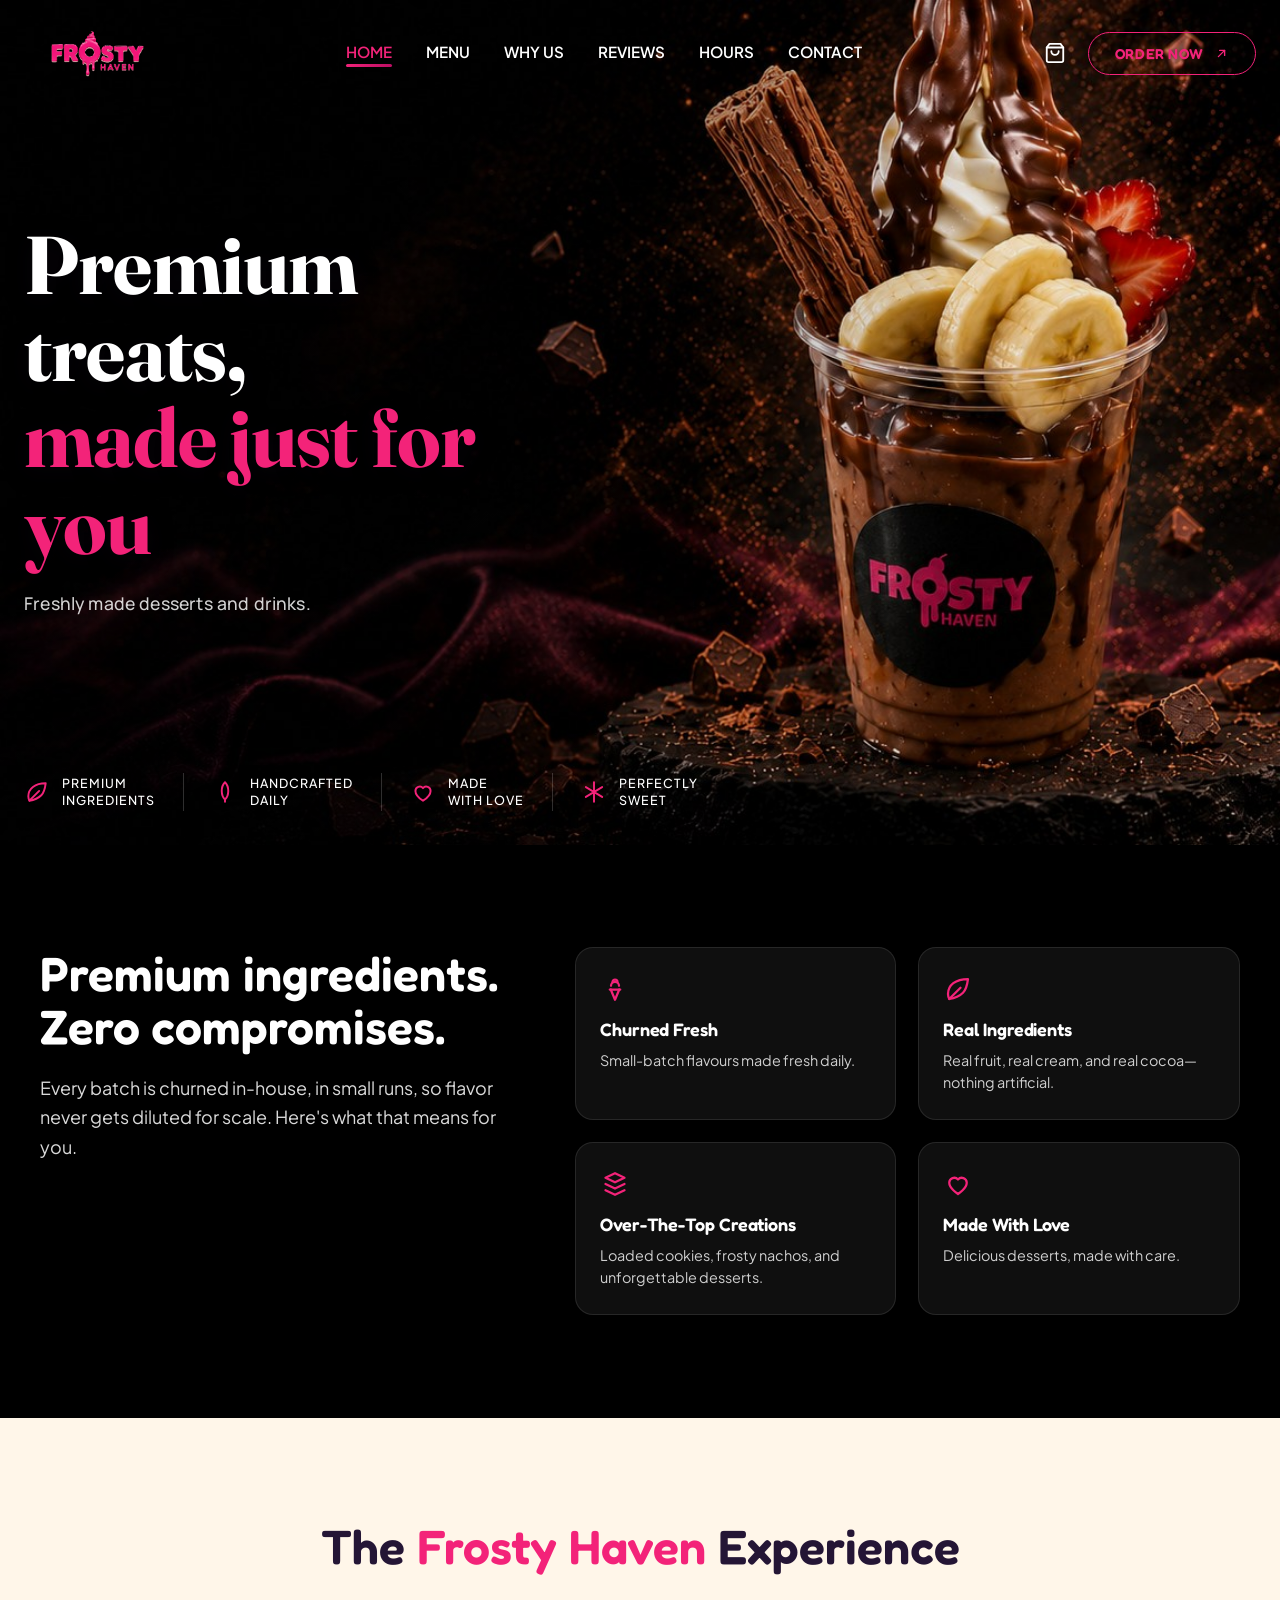
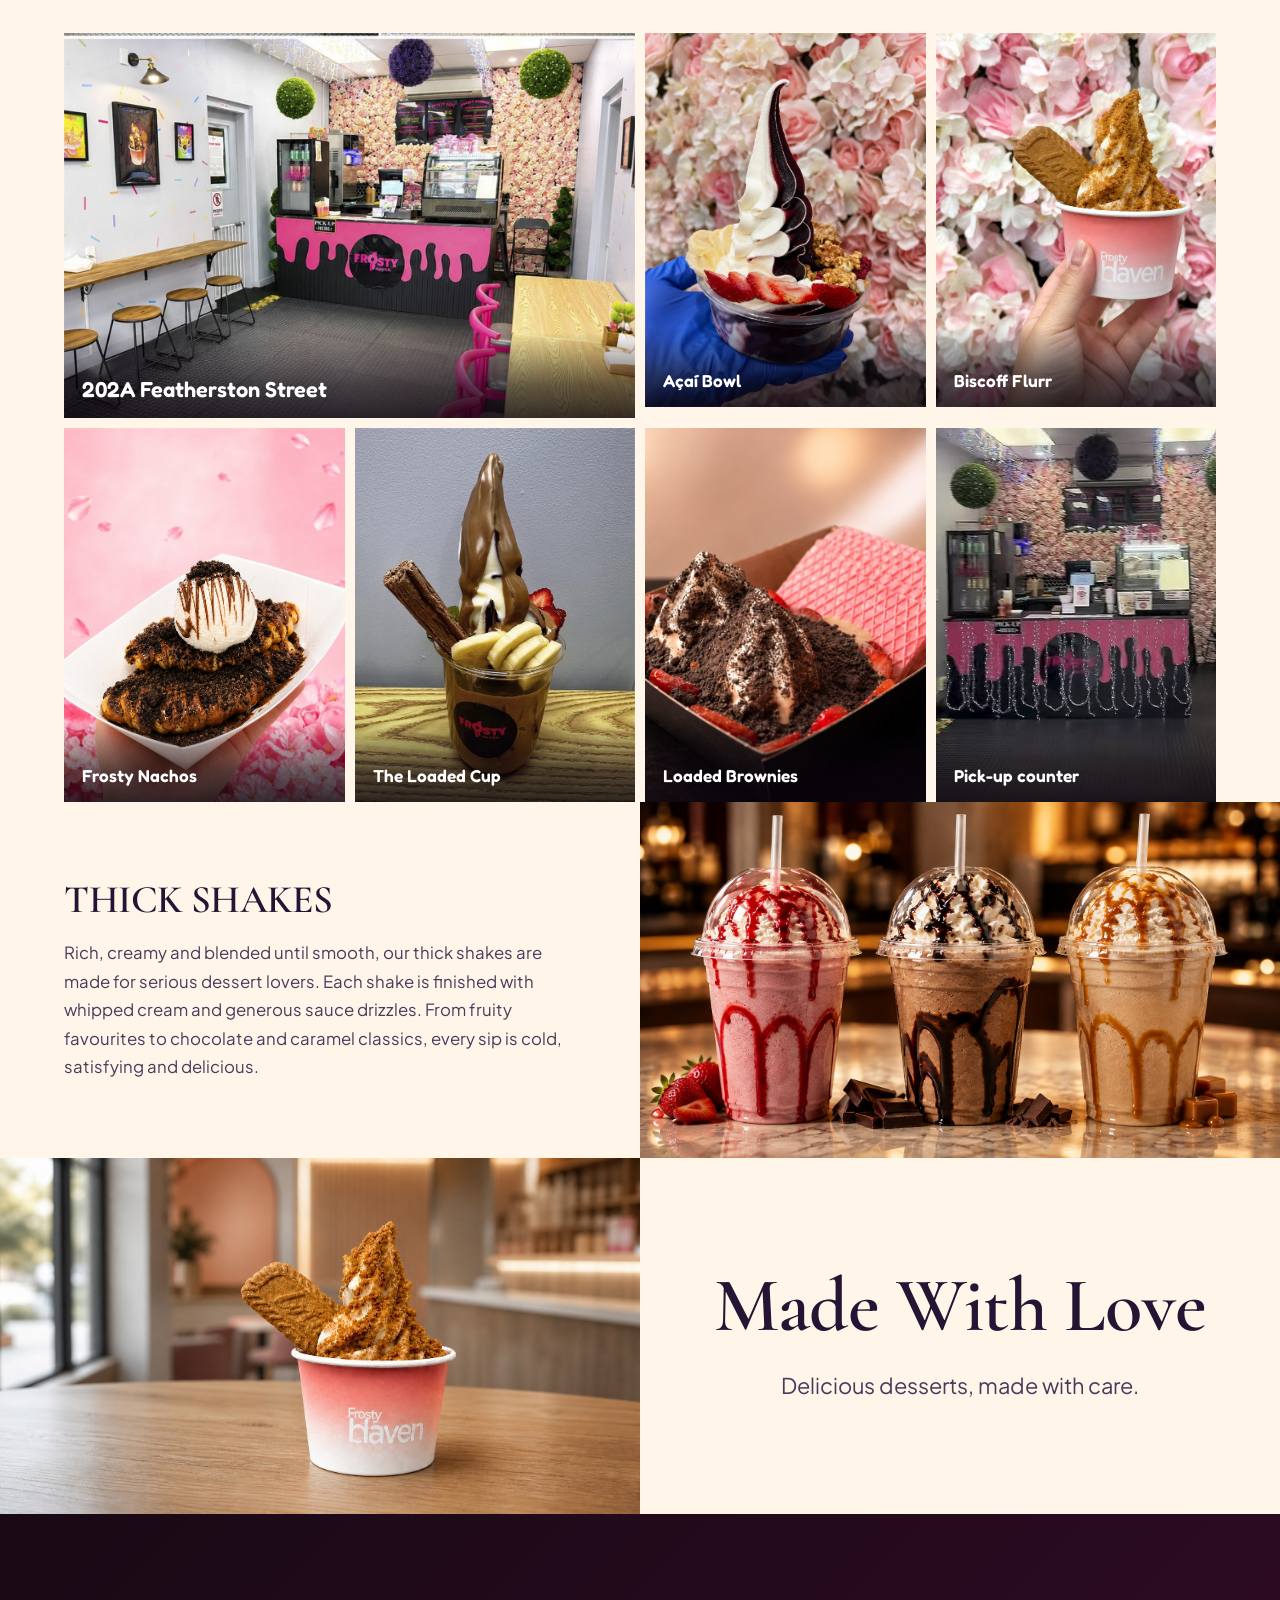
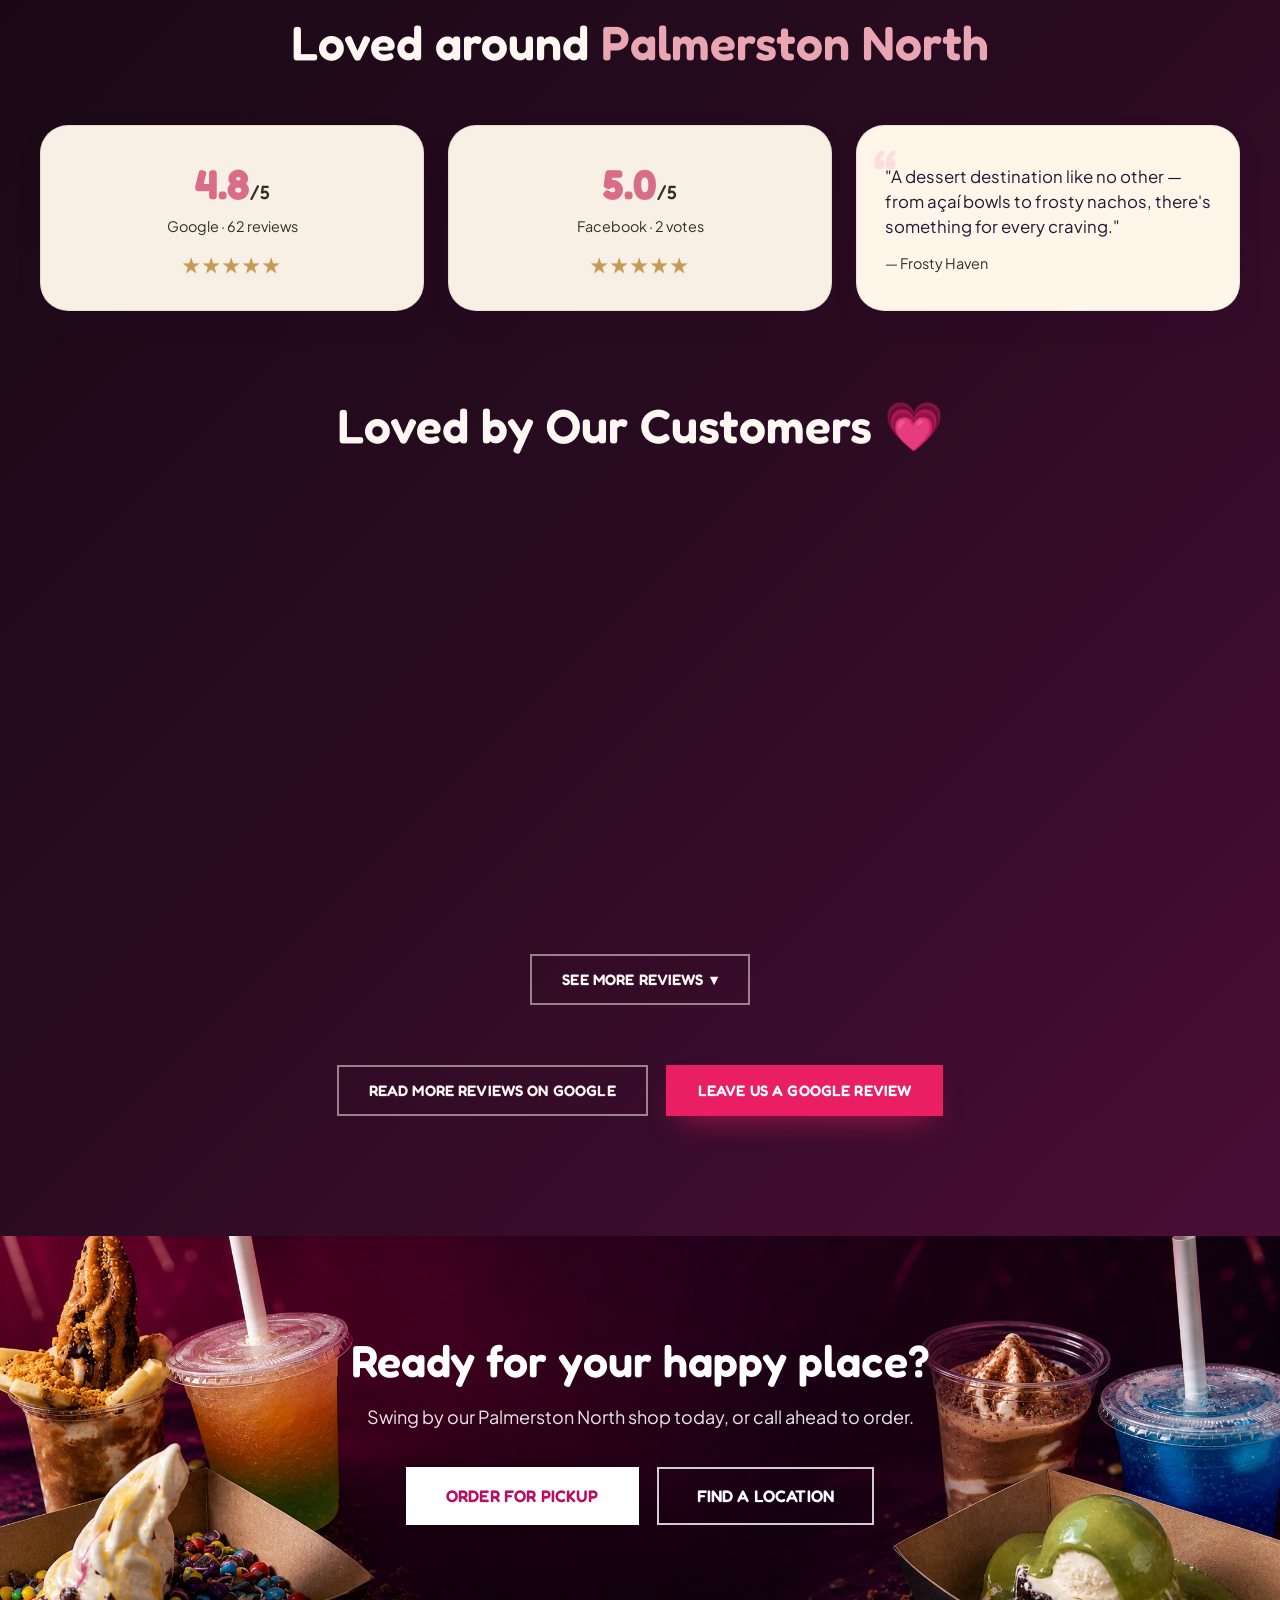
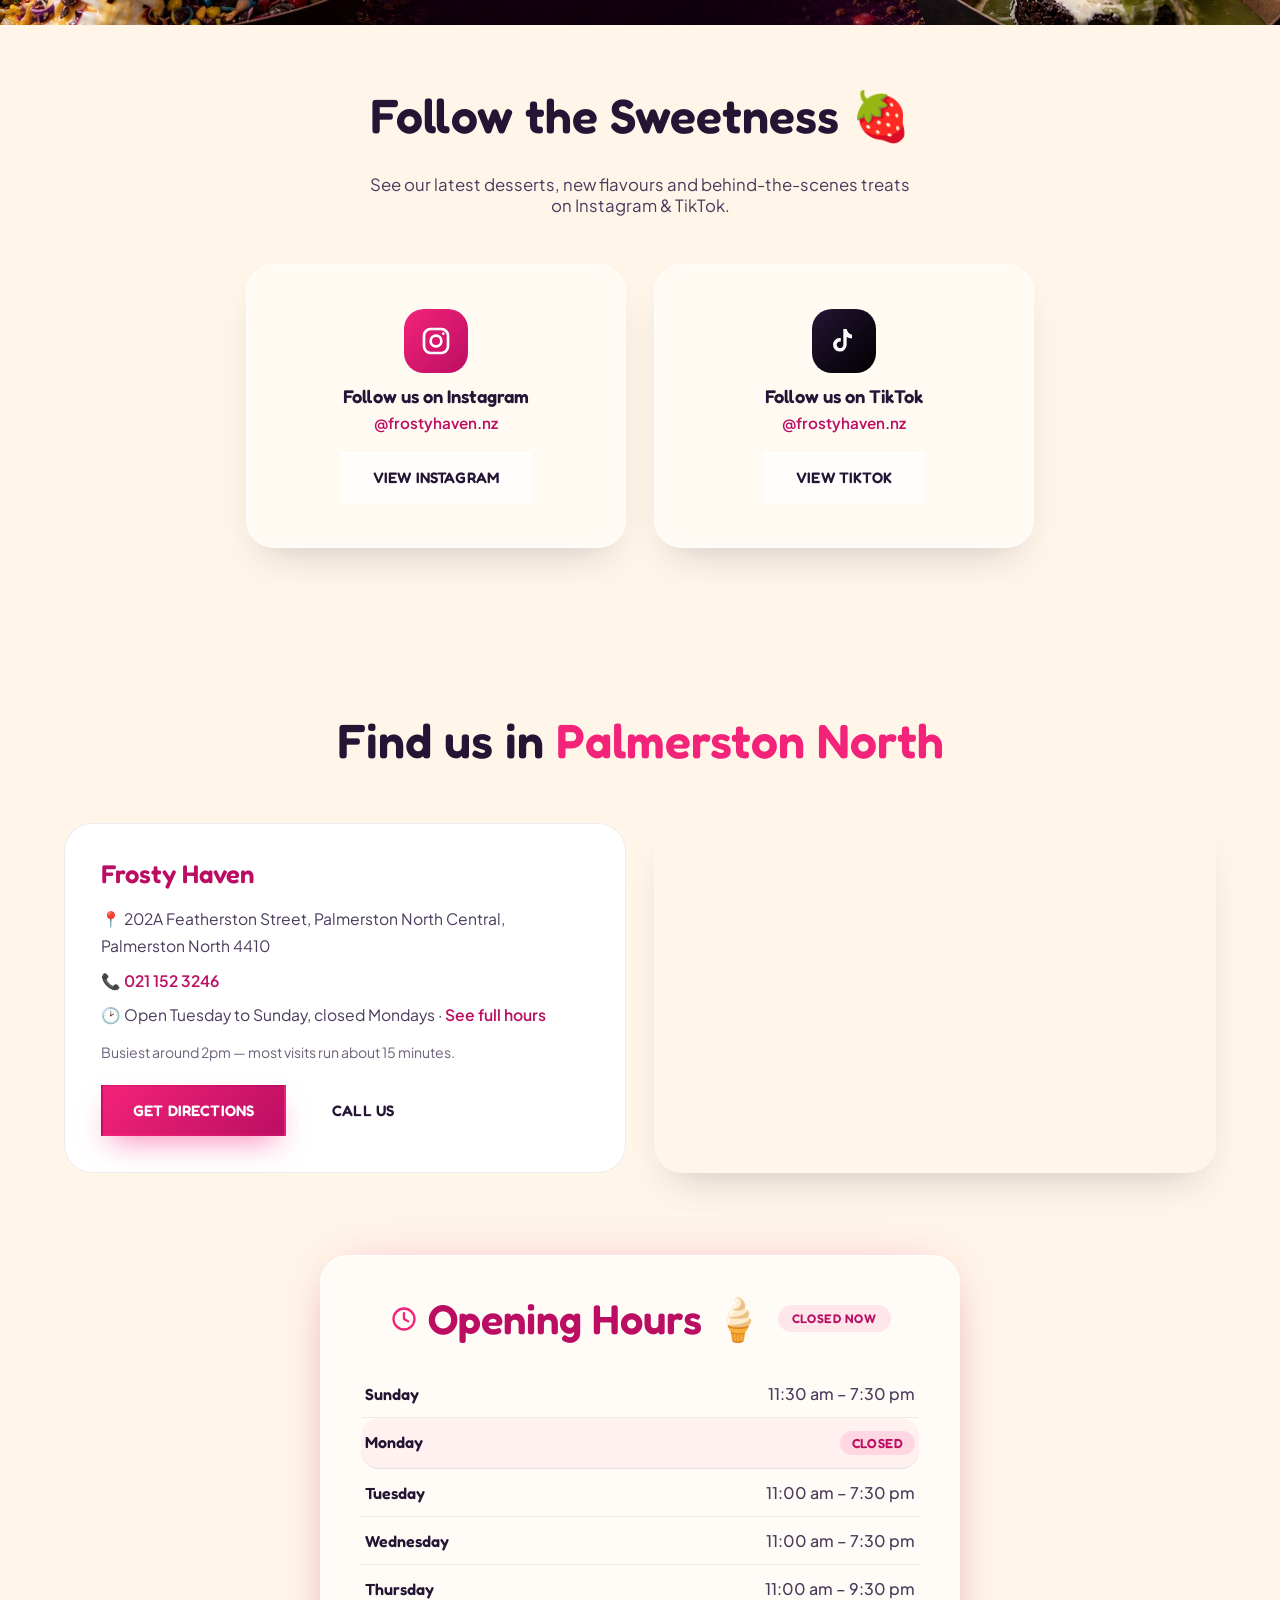
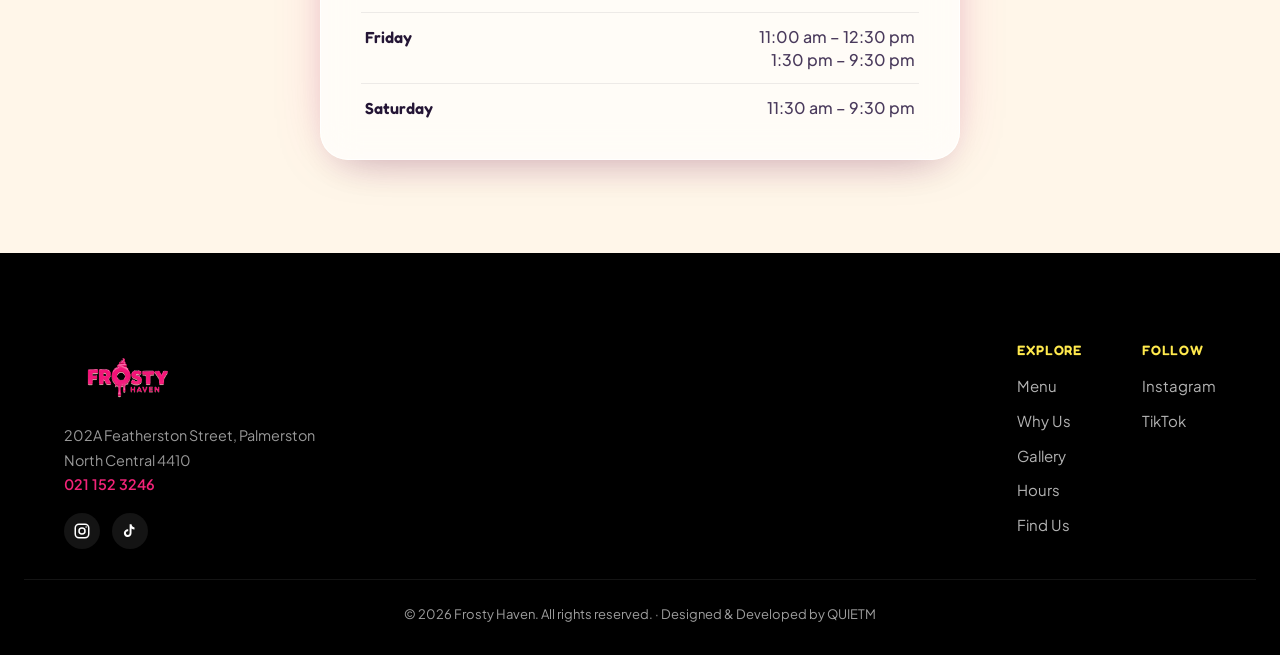
==== commit b05a3f85: "Replace the Loaded Brownies tile photo New shot supplied by the shop: an Oreo-crumb loaded tray with" ====
--- a/index.html
+++ b/index.html
@@ -265,8 +265,8 @@
       </a>
 
       <a class="shopgrid-tile" href="/menu">
-        <img src="images/gallery/loaded-brownies.jpg" width="700" height="918" loading="lazy" decoding="async"
-             alt="Brownie pieces in a kraft tray buried under pistachio sauce, pistachio crumb, soft serve and sliced strawberries">
+        <img src="images/gallery/loaded-brownies.jpg" width="660" height="880" loading="lazy" decoding="async"
+             alt="A loaded brownie tray buried under Oreo crumb and soft serve, ringed with sliced strawberries and served with a pink wafer">
         <span class="shopgrid-label"><span class="shopgrid-name">Loaded Brownies</span></span>
       </a>
 
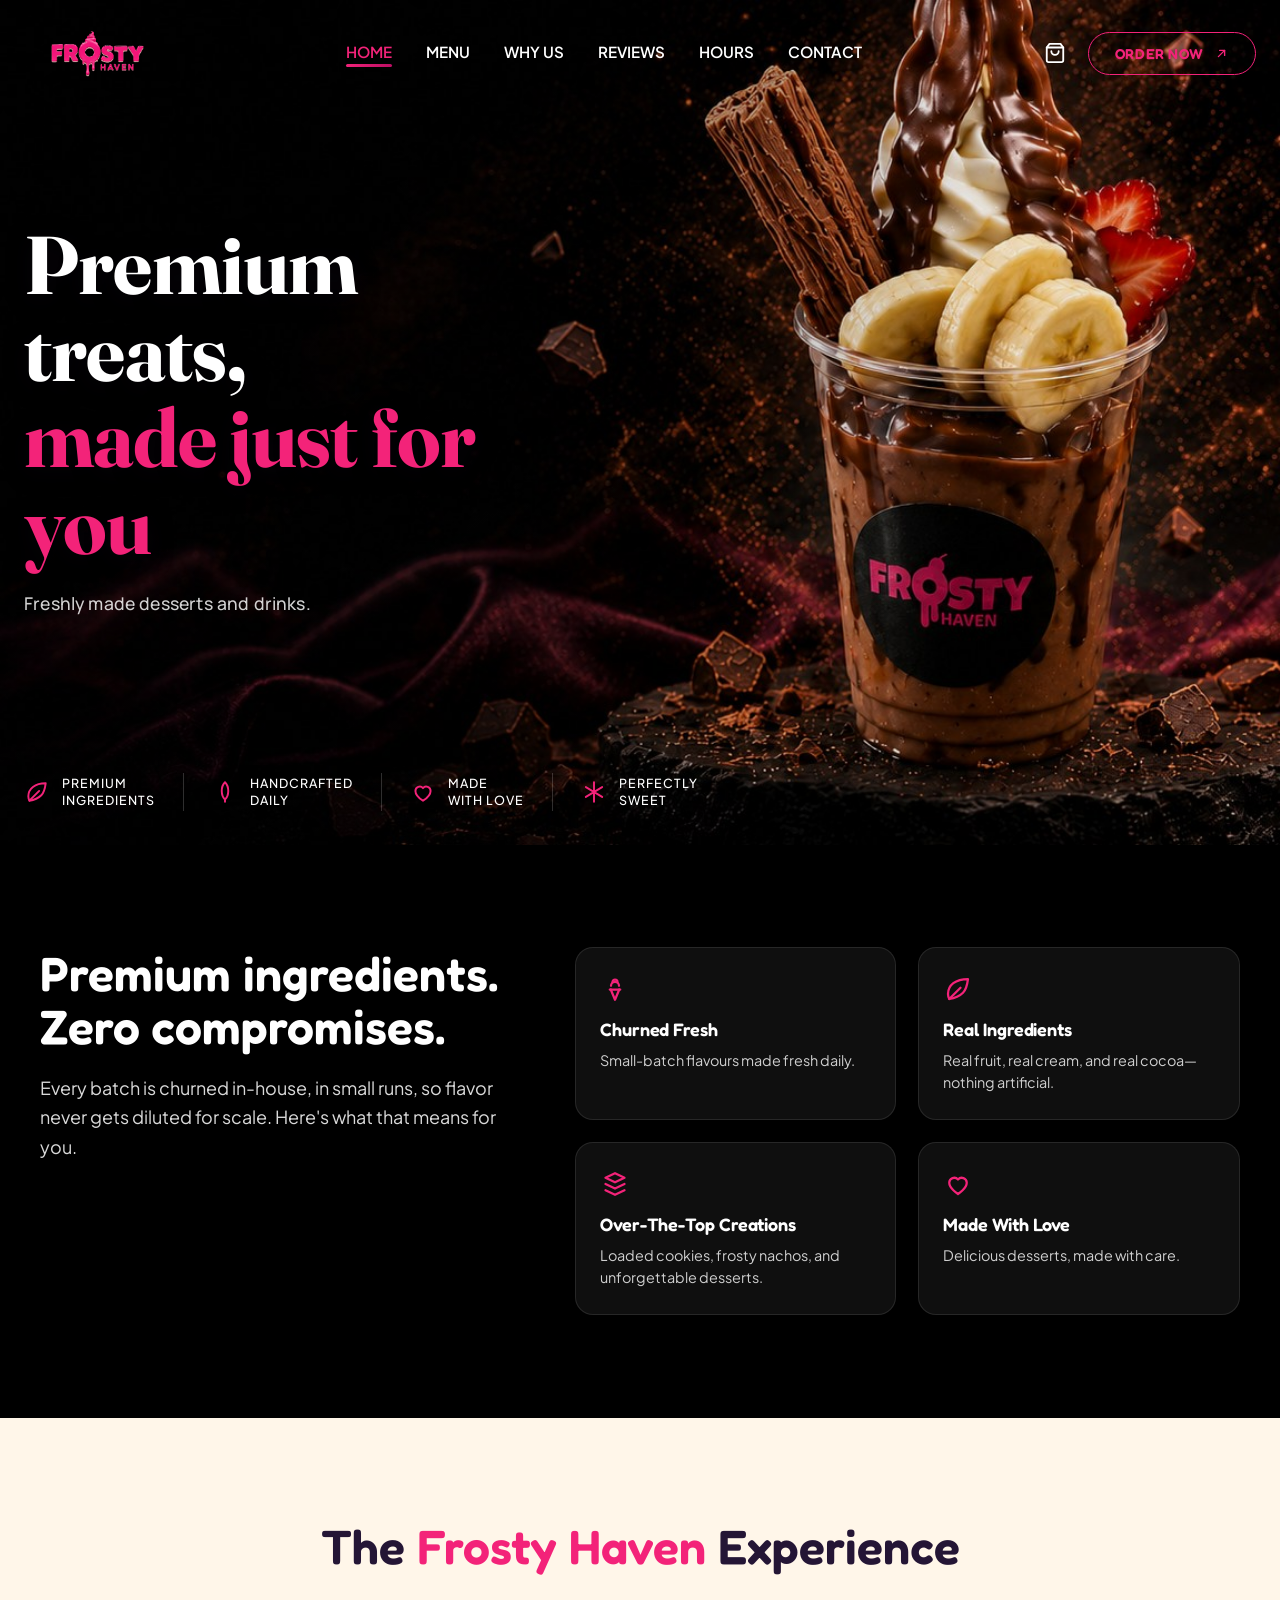
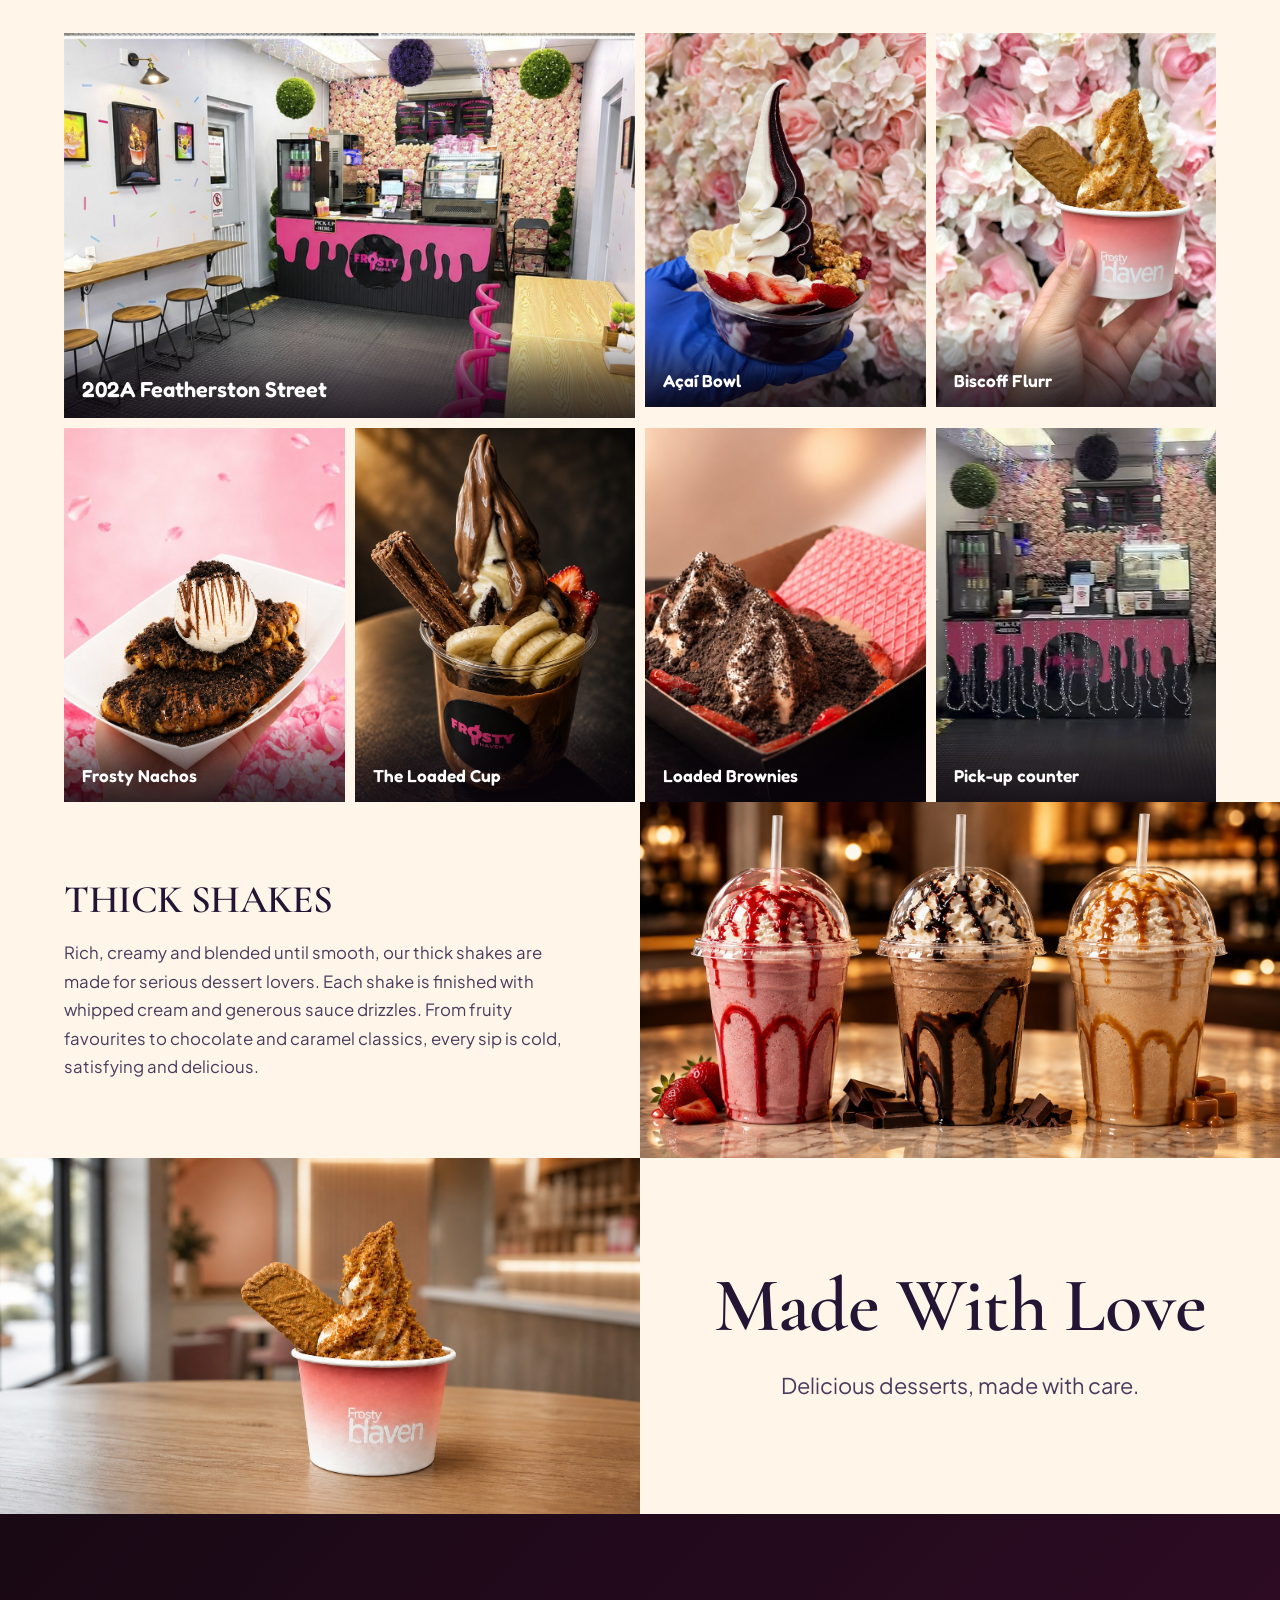
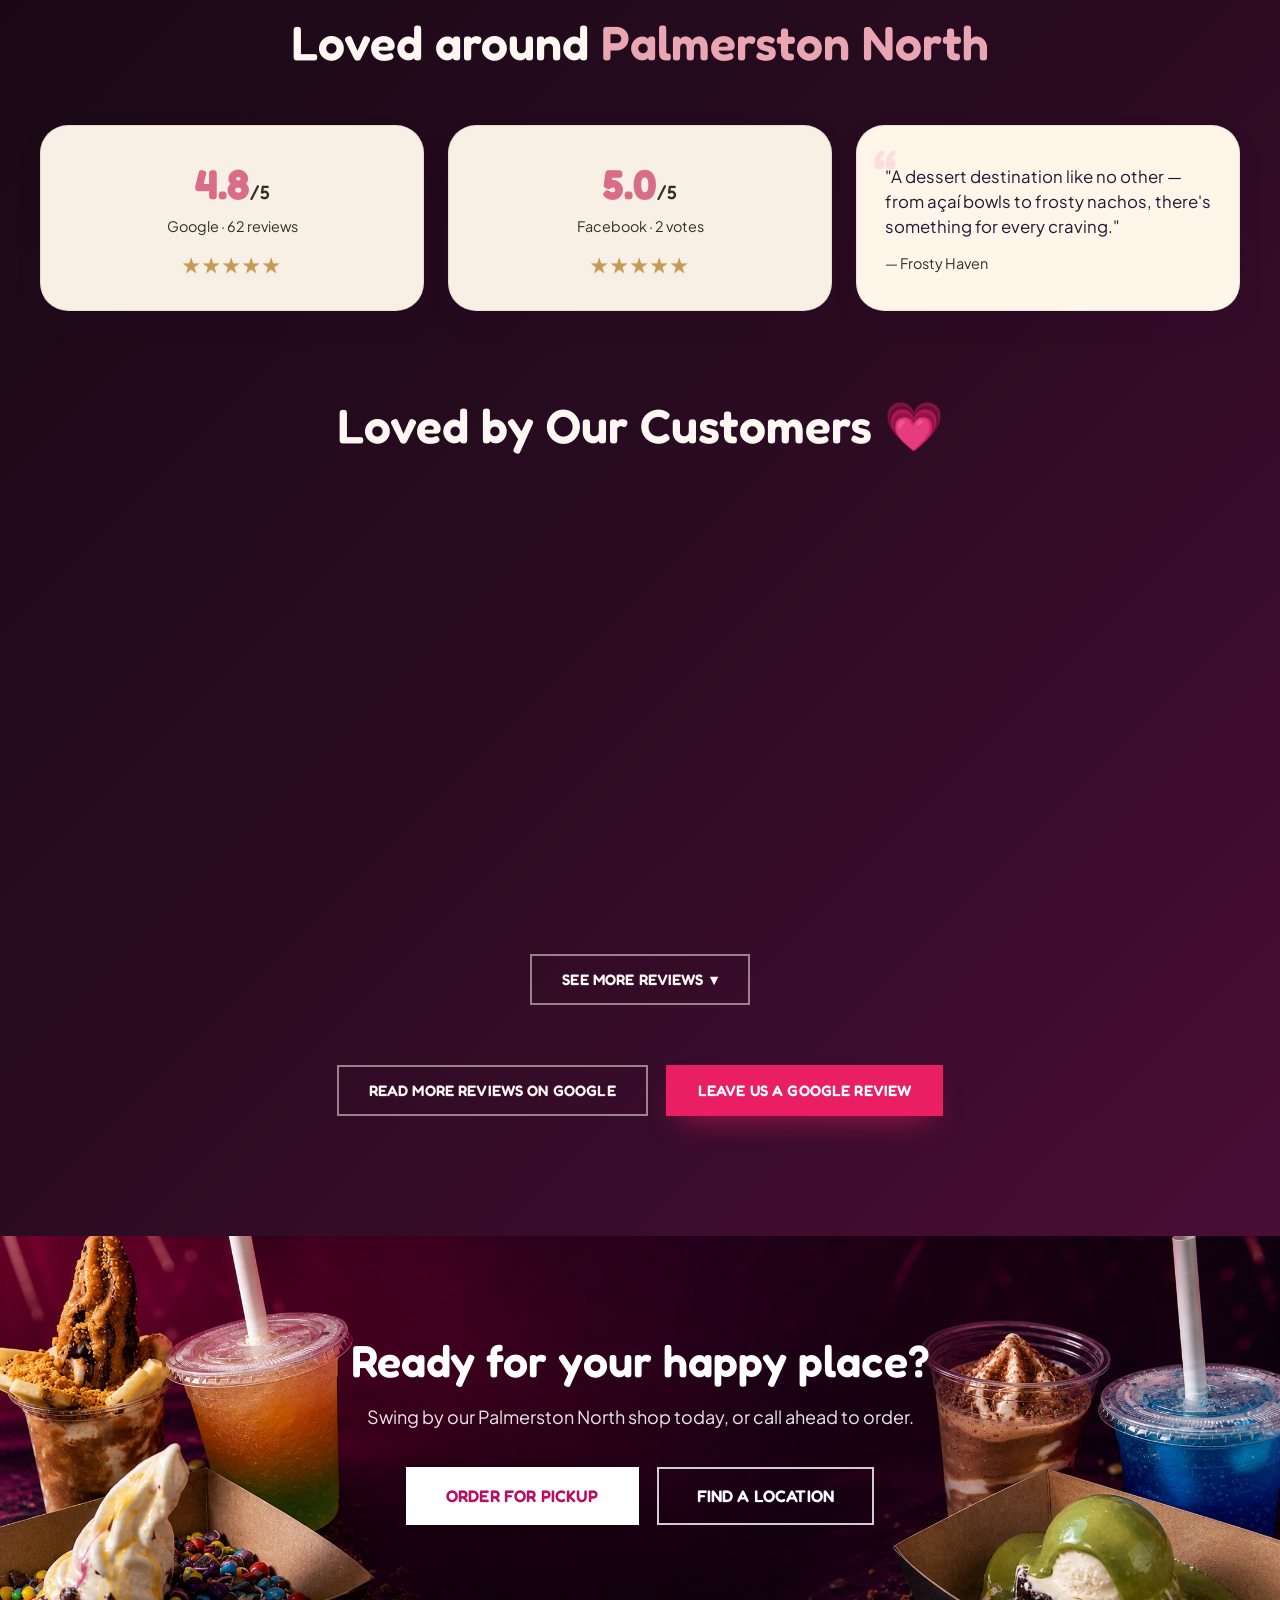
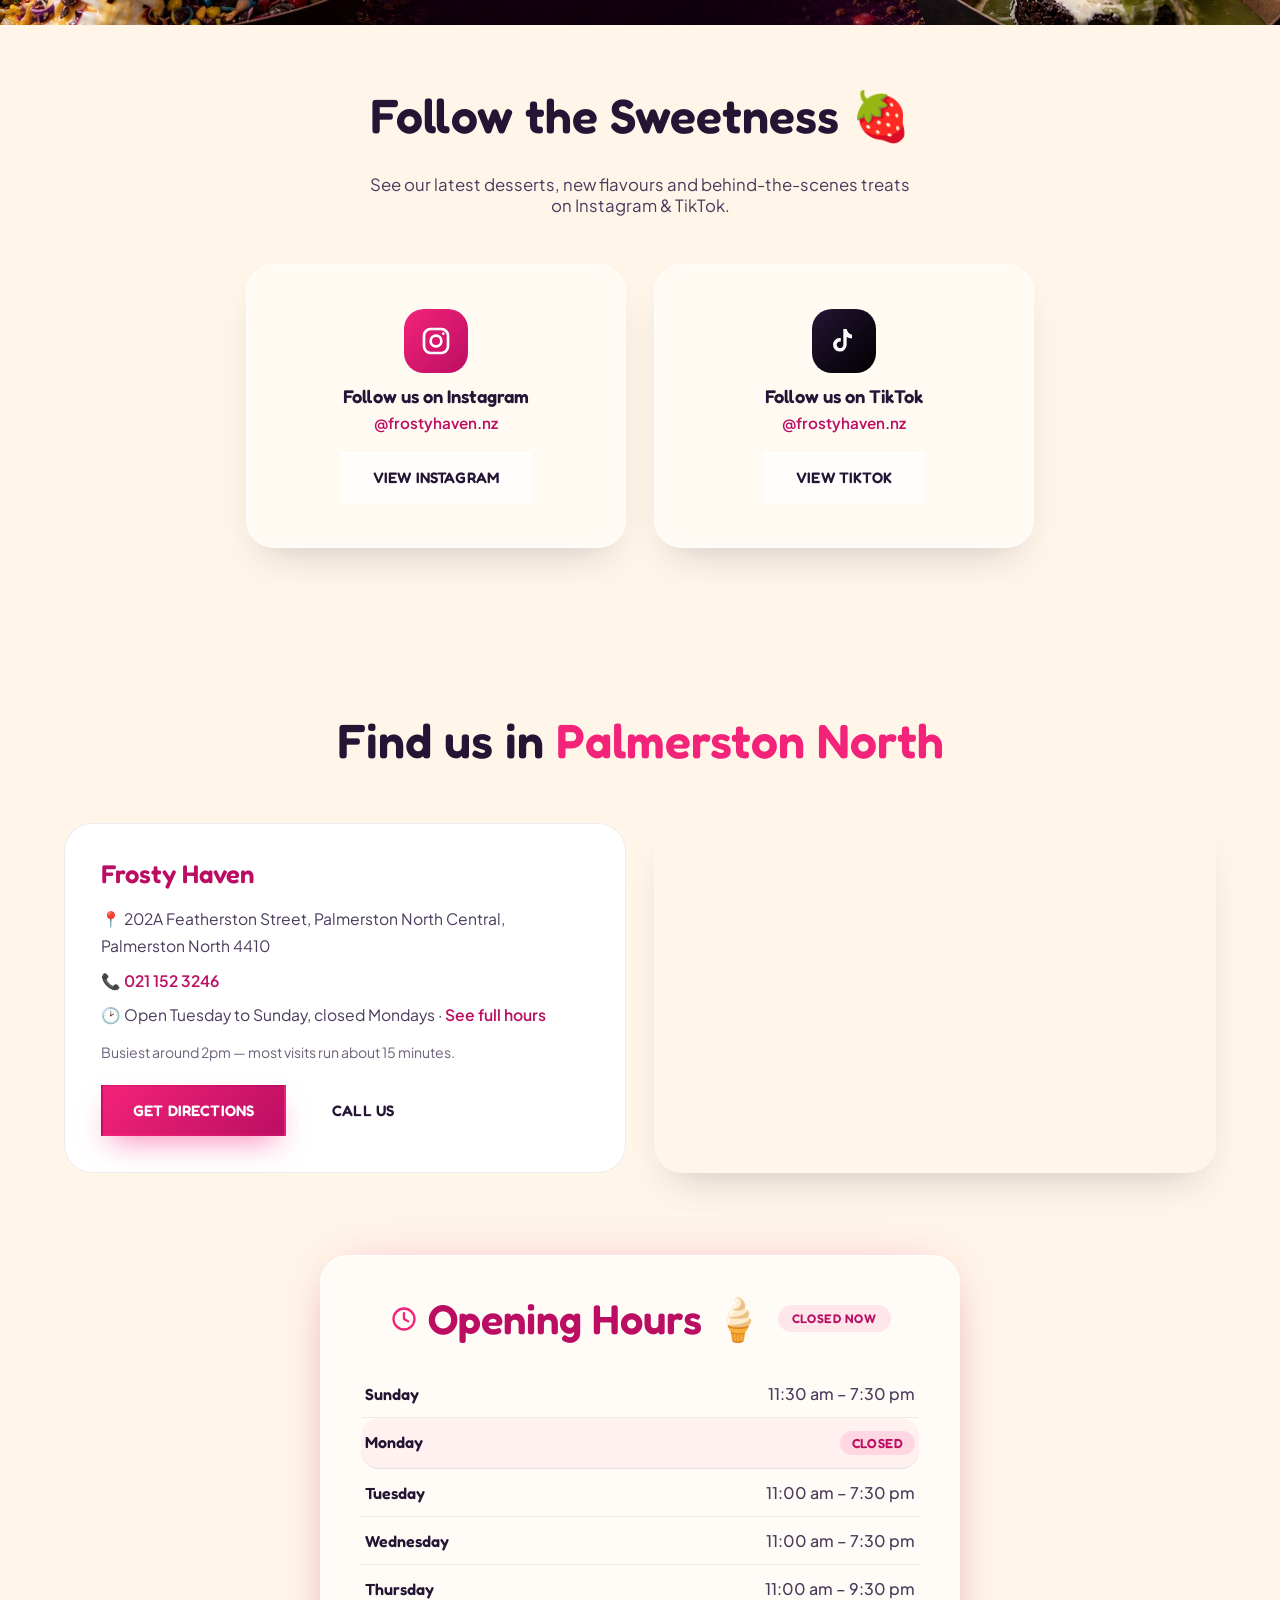
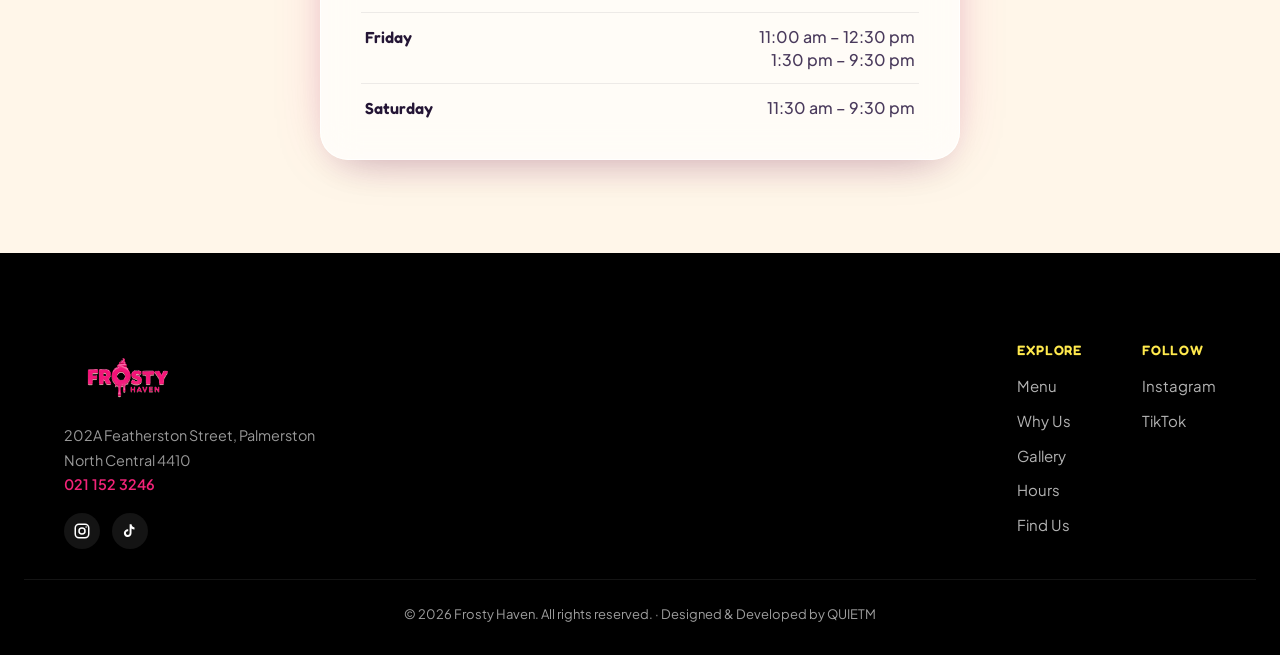
==== commit 41c9e15e: "Replace The Loaded Cup tile photo New shot supplied by the shop: soft serve under chocolate sauce wi" ====
--- a/index.html
+++ b/index.html
@@ -260,7 +260,7 @@
 
       <a class="shopgrid-tile" href="/menu">
         <img src="images/gallery/loaded-cup.jpg" width="700" height="933" loading="lazy" decoding="async"
-             alt="A loaded cup of soft serve dipped in chocolate, stacked with a Flake bar, fresh banana and strawberry, on the shop's wooden table">
+             alt="A Frosty Haven loaded cup: soft serve under chocolate sauce with a Flake bar, sliced banana and strawberry, over chocolate and brownie crumb">
         <span class="shopgrid-label"><span class="shopgrid-name">The Loaded Cup</span></span>
       </a>
 
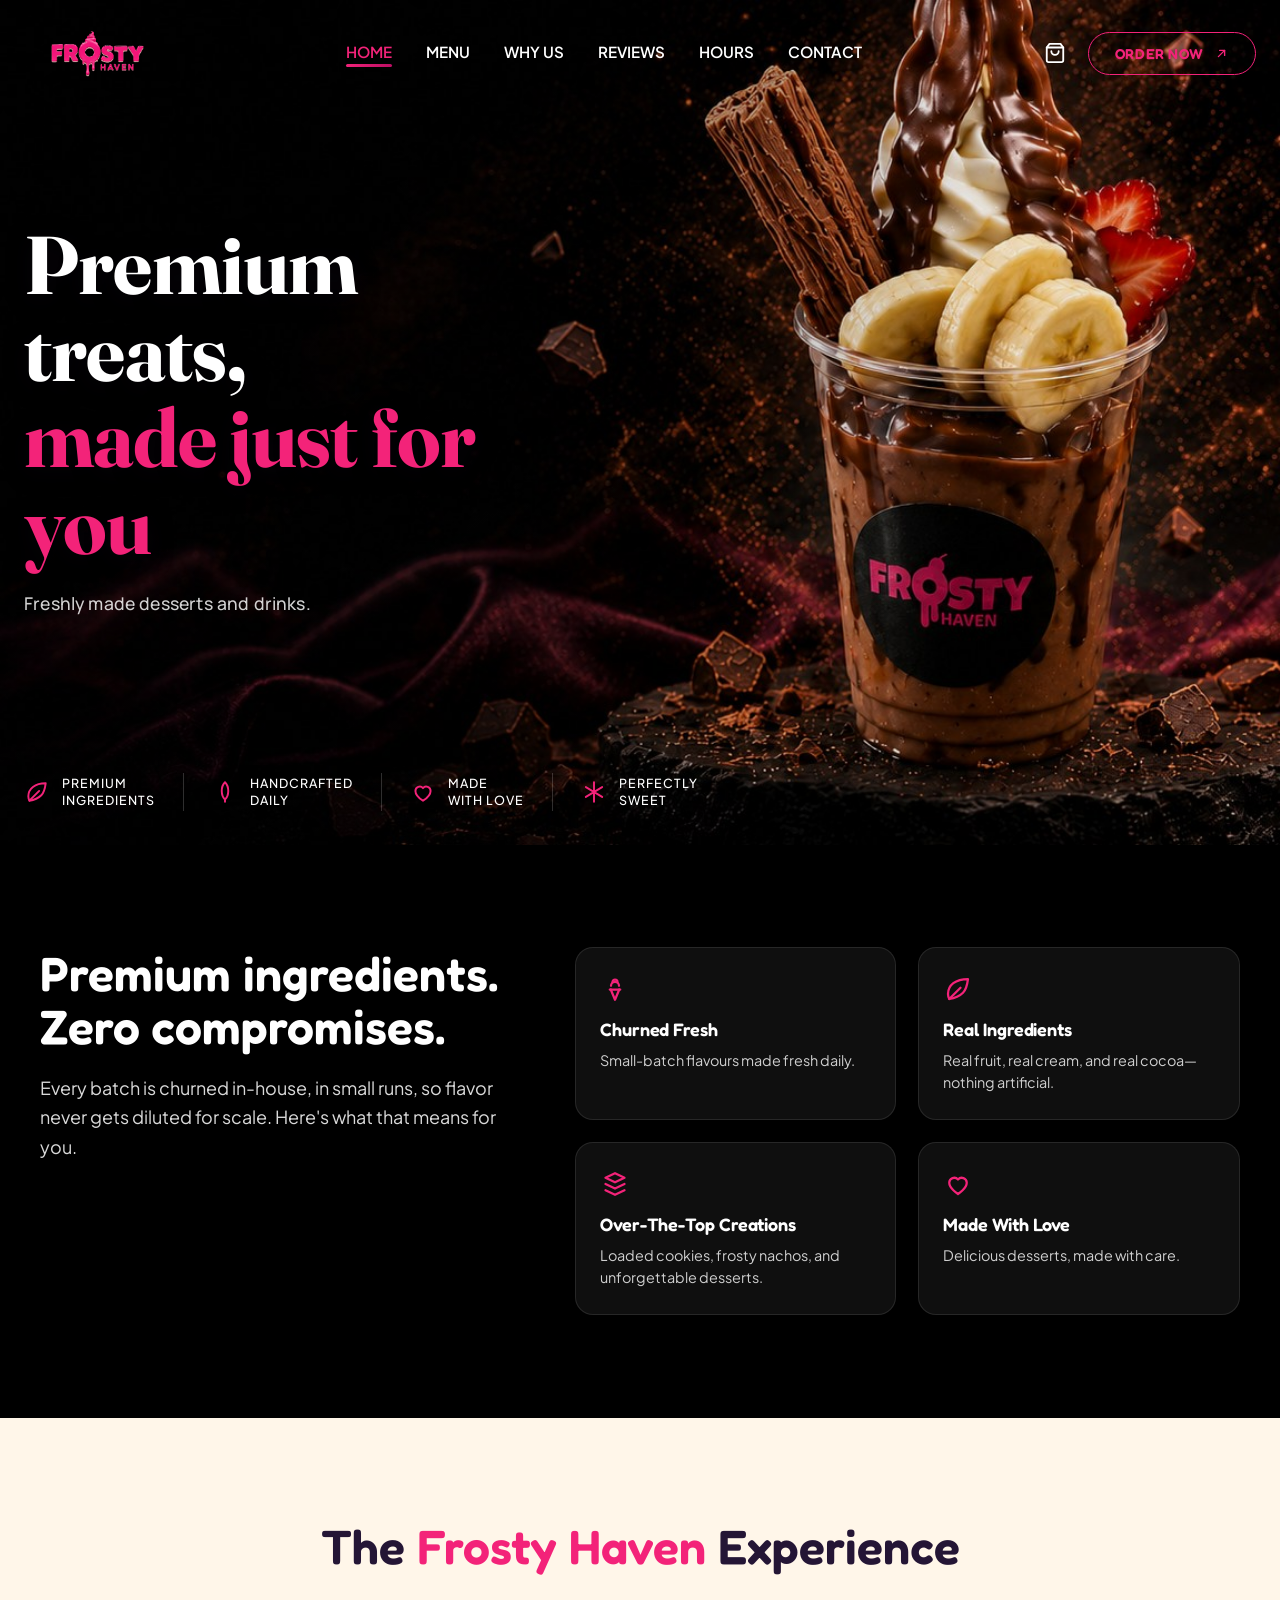
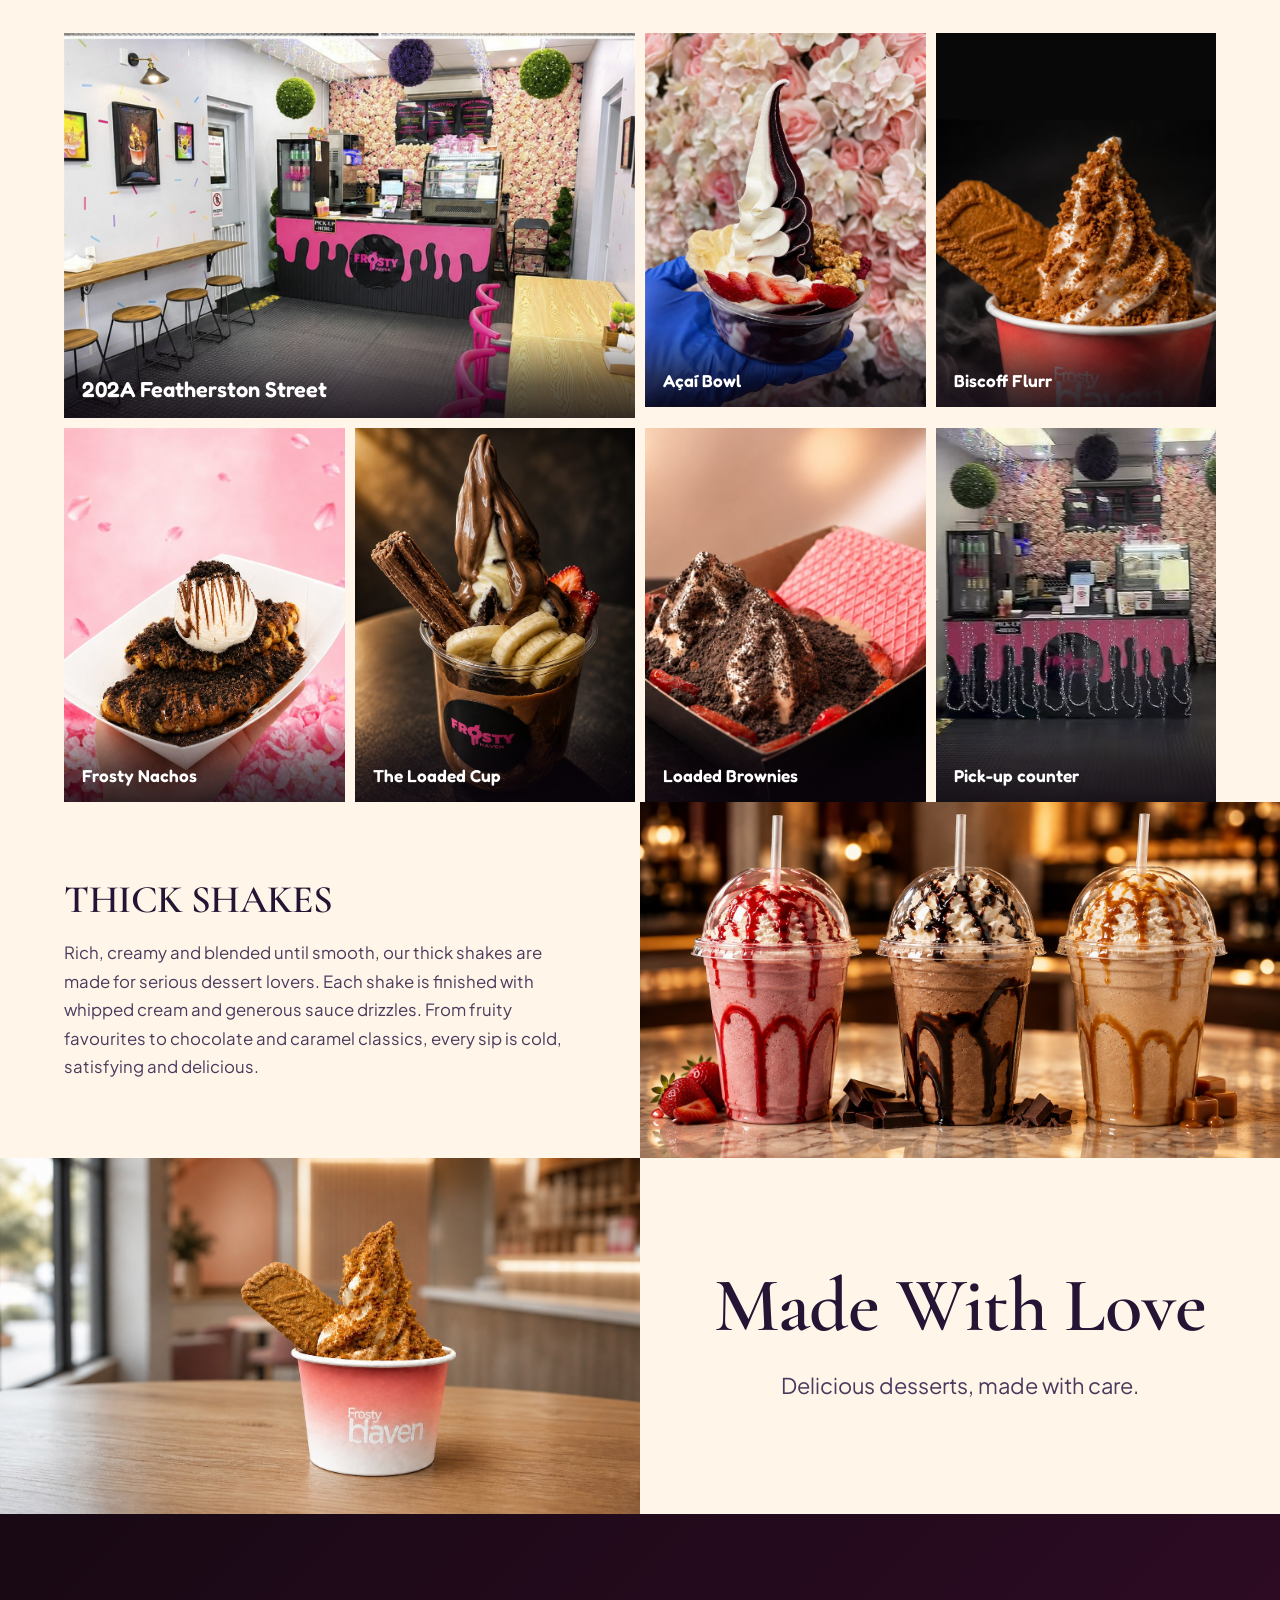
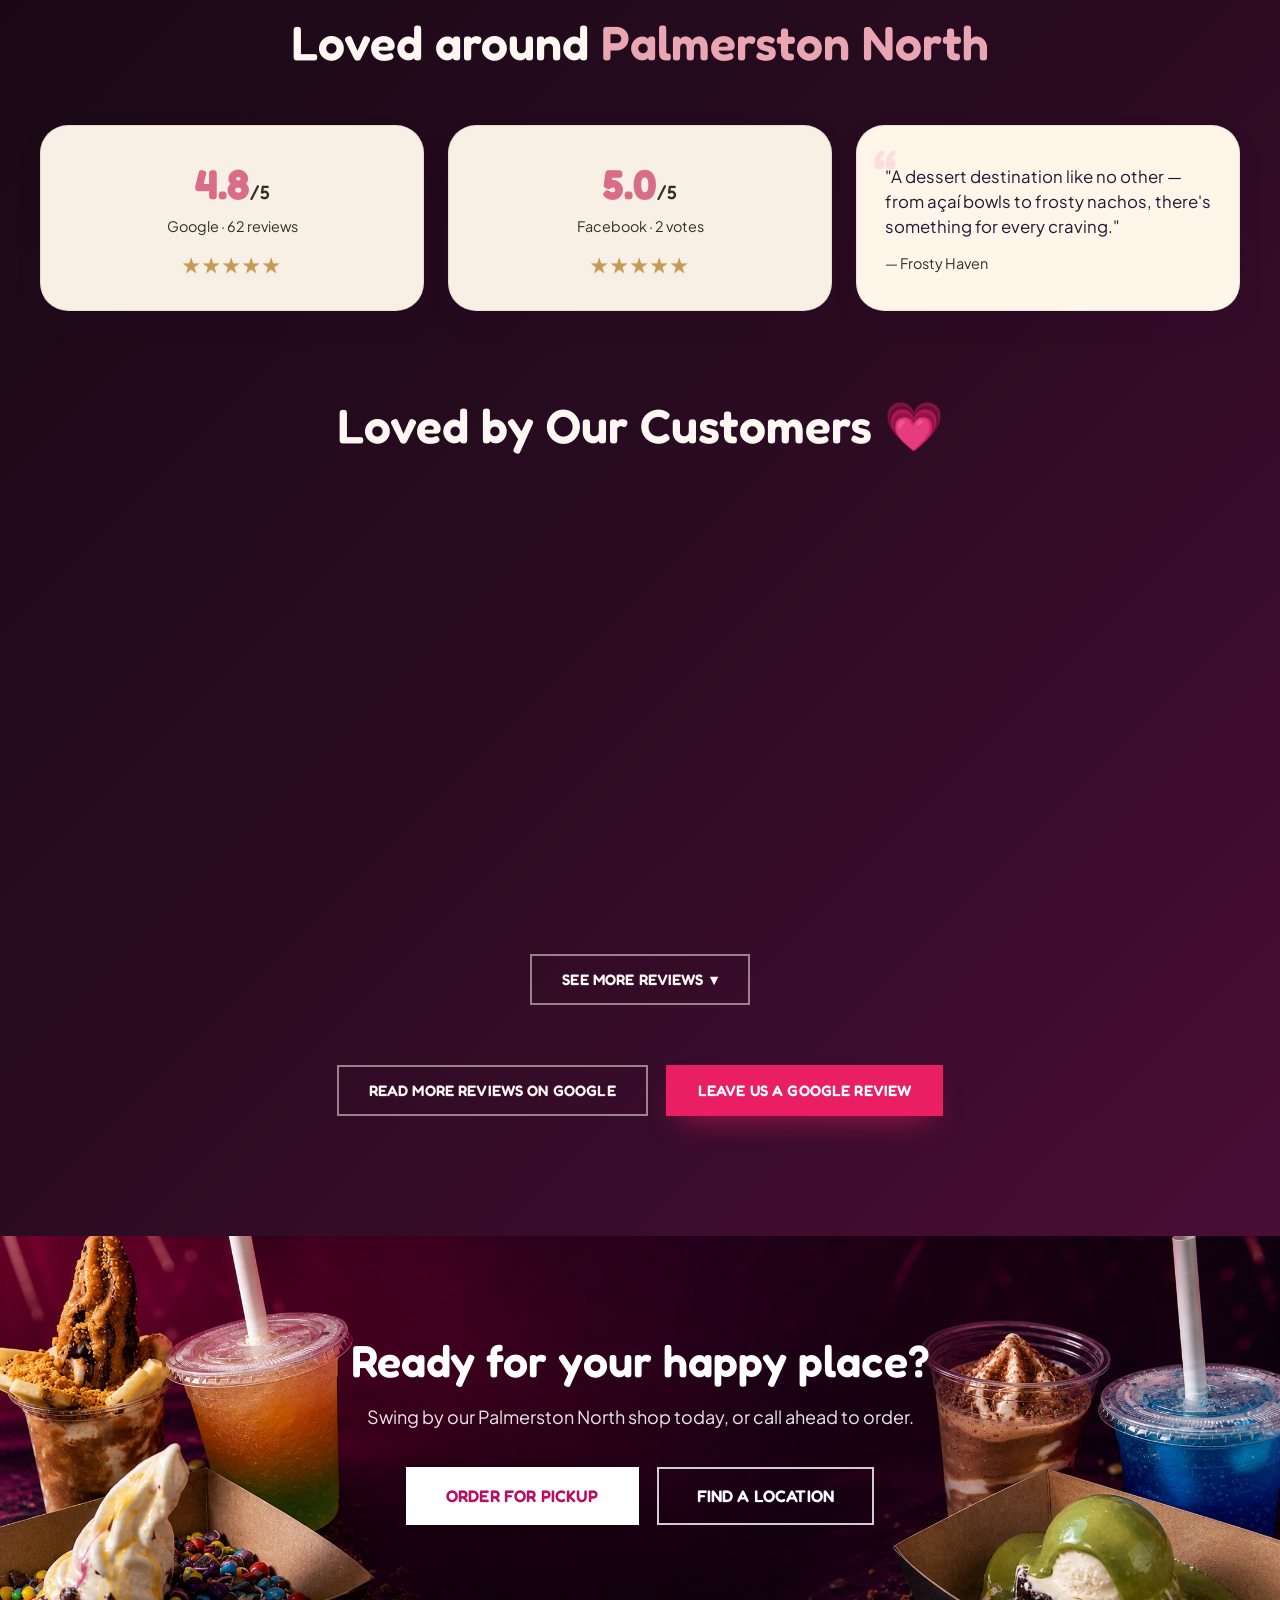
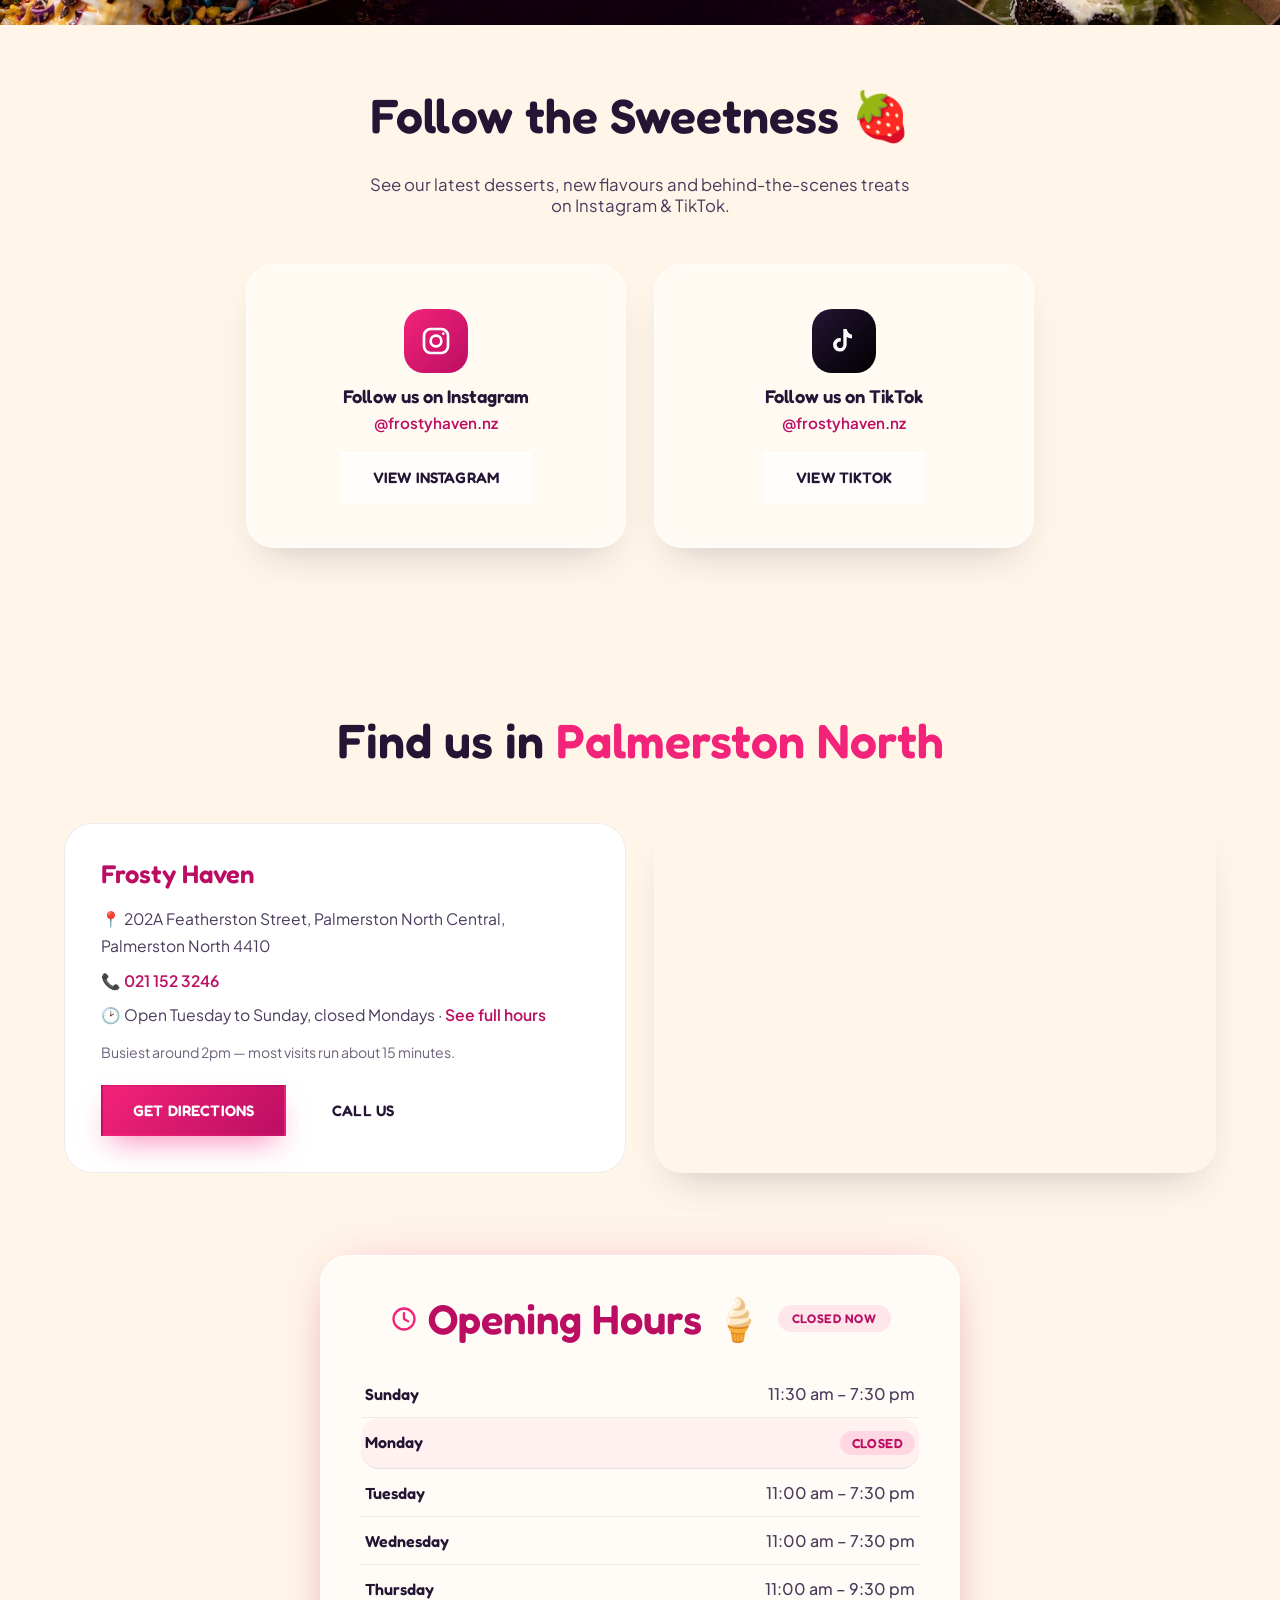
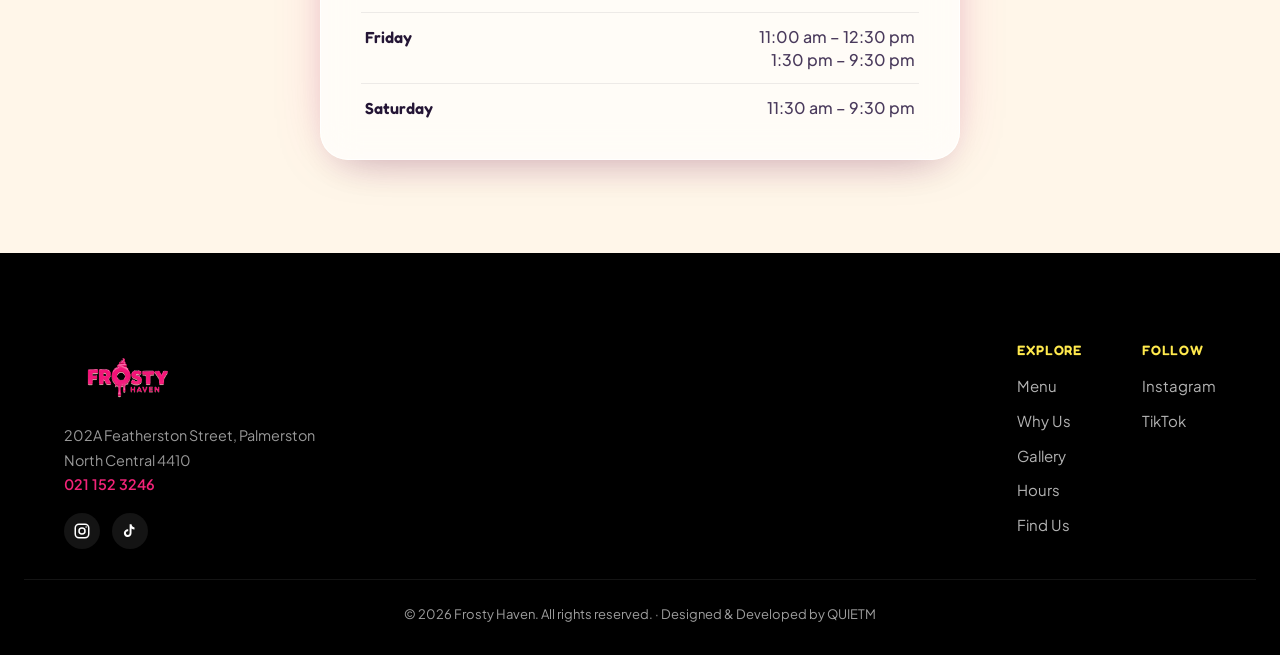
==== commit 8b1a2fcc: "Replace the Biscoff Flurr tile photo The new shot is lit against black rather than the flower wall, " ====
--- a/index.html
+++ b/index.html
@@ -229,10 +229,10 @@
   <section class="section gallery" id="gallery">
     <h2 class="section-title">The <span class="text-pink">Frosty Haven</span> Experience</h2>
 
-    <!-- Every dessert below was photographed against the shop's own flower
-         wall, which is why the room sits in the same grid: it is one place,
-         not a catalogue. Square corners and a 10px gap so the seven read as a
-         single block rather than seven cards. -->
+    <!-- Most of the desserts below were photographed against the shop's own
+         flower wall, which is why the room sits in the same grid: it is one
+         place, not a catalogue. Square corners and a 10px gap so the seven read
+         as a single block rather than seven cards. -->
     <div class="shopgrid">
       <a class="shopgrid-tile shopgrid-tile-wide" href="#locations">
         <img src="images/gallery/shop-counter.jpg" width="1400" height="944" loading="lazy" decoding="async"
@@ -248,7 +248,7 @@
 
       <a class="shopgrid-tile" href="/menu">
         <img src="images/gallery/biscoff-flurr.jpg" width="700" height="933" loading="lazy" decoding="async"
-             alt="Soft serve in a pink Frosty Haven cup, swirled with Biscoff crumble and finished with a Lotus biscuit">
+             alt="Soft serve in a pink Frosty Haven cup, swirled with Biscoff crumble and finished with a Lotus biscuit, lit against a dark background">
         <span class="shopgrid-label"><span class="shopgrid-name">Biscoff Flurr</span></span>
       </a>
 
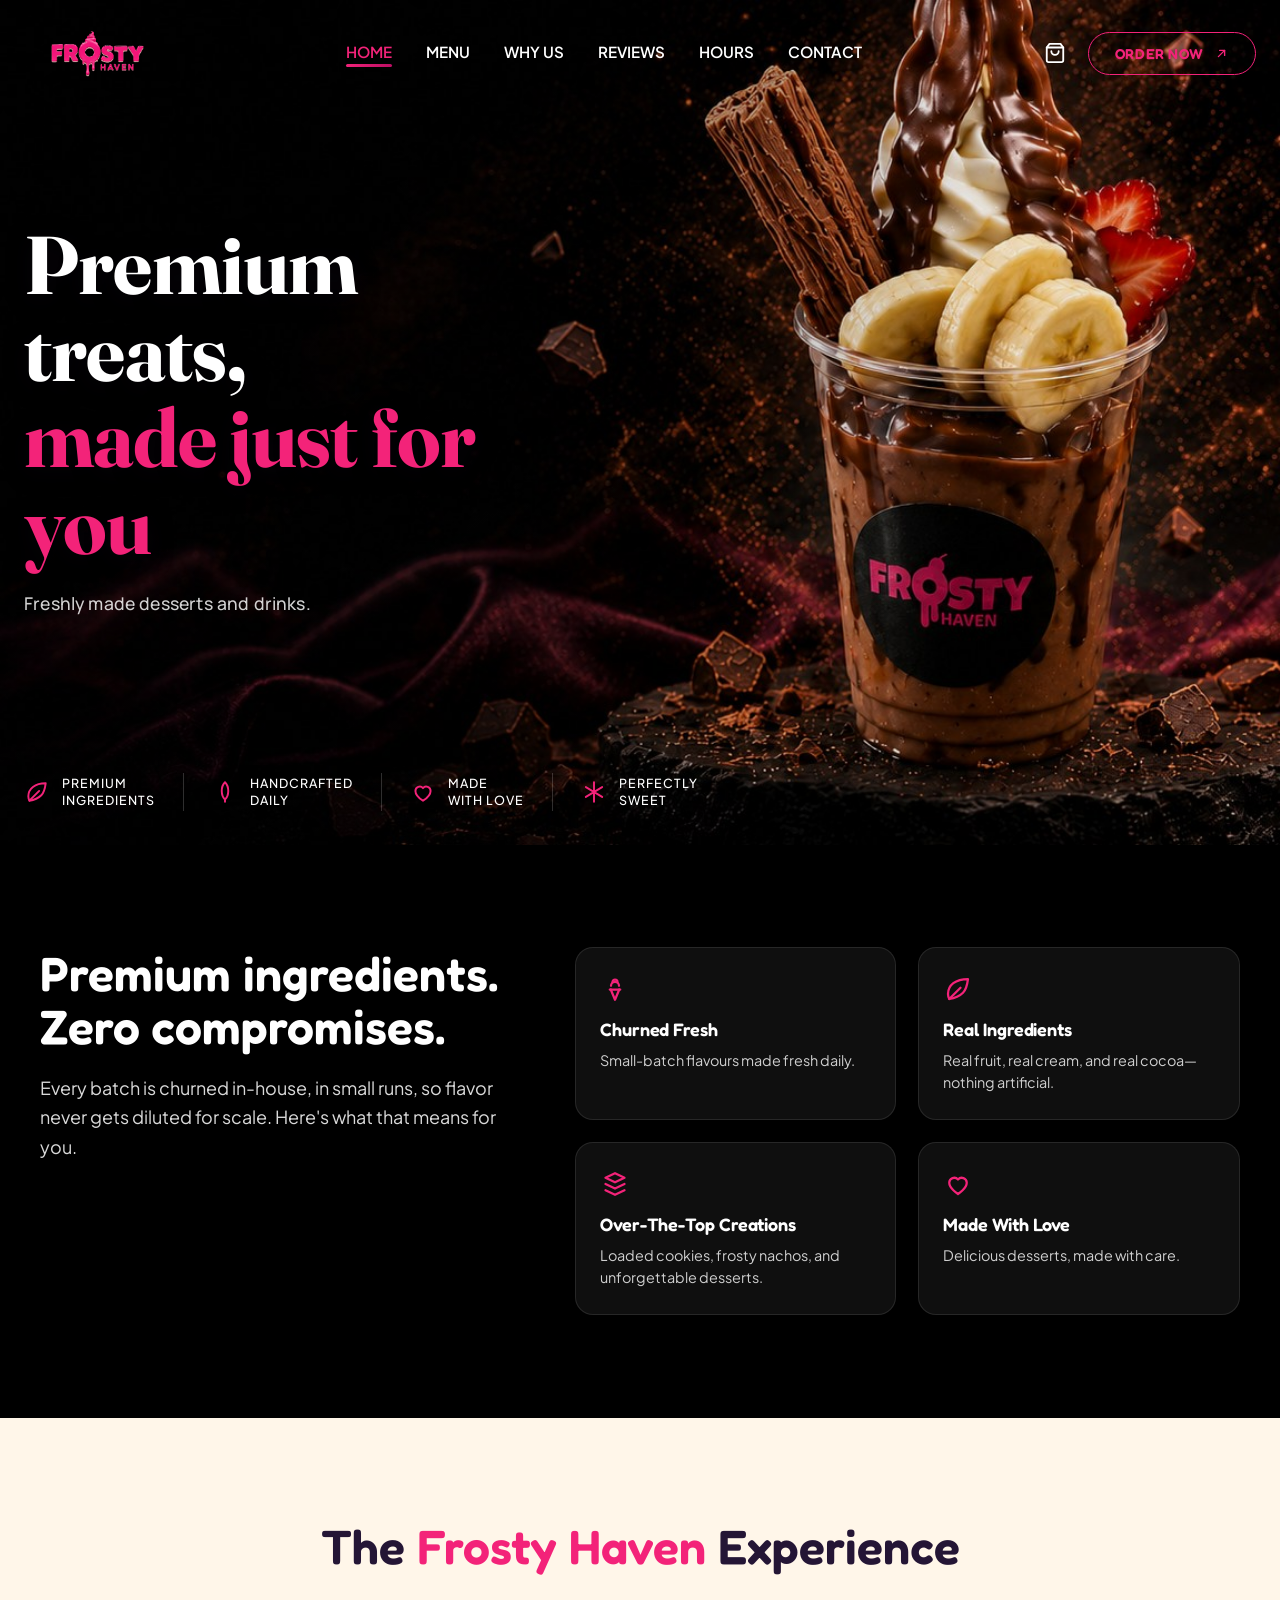
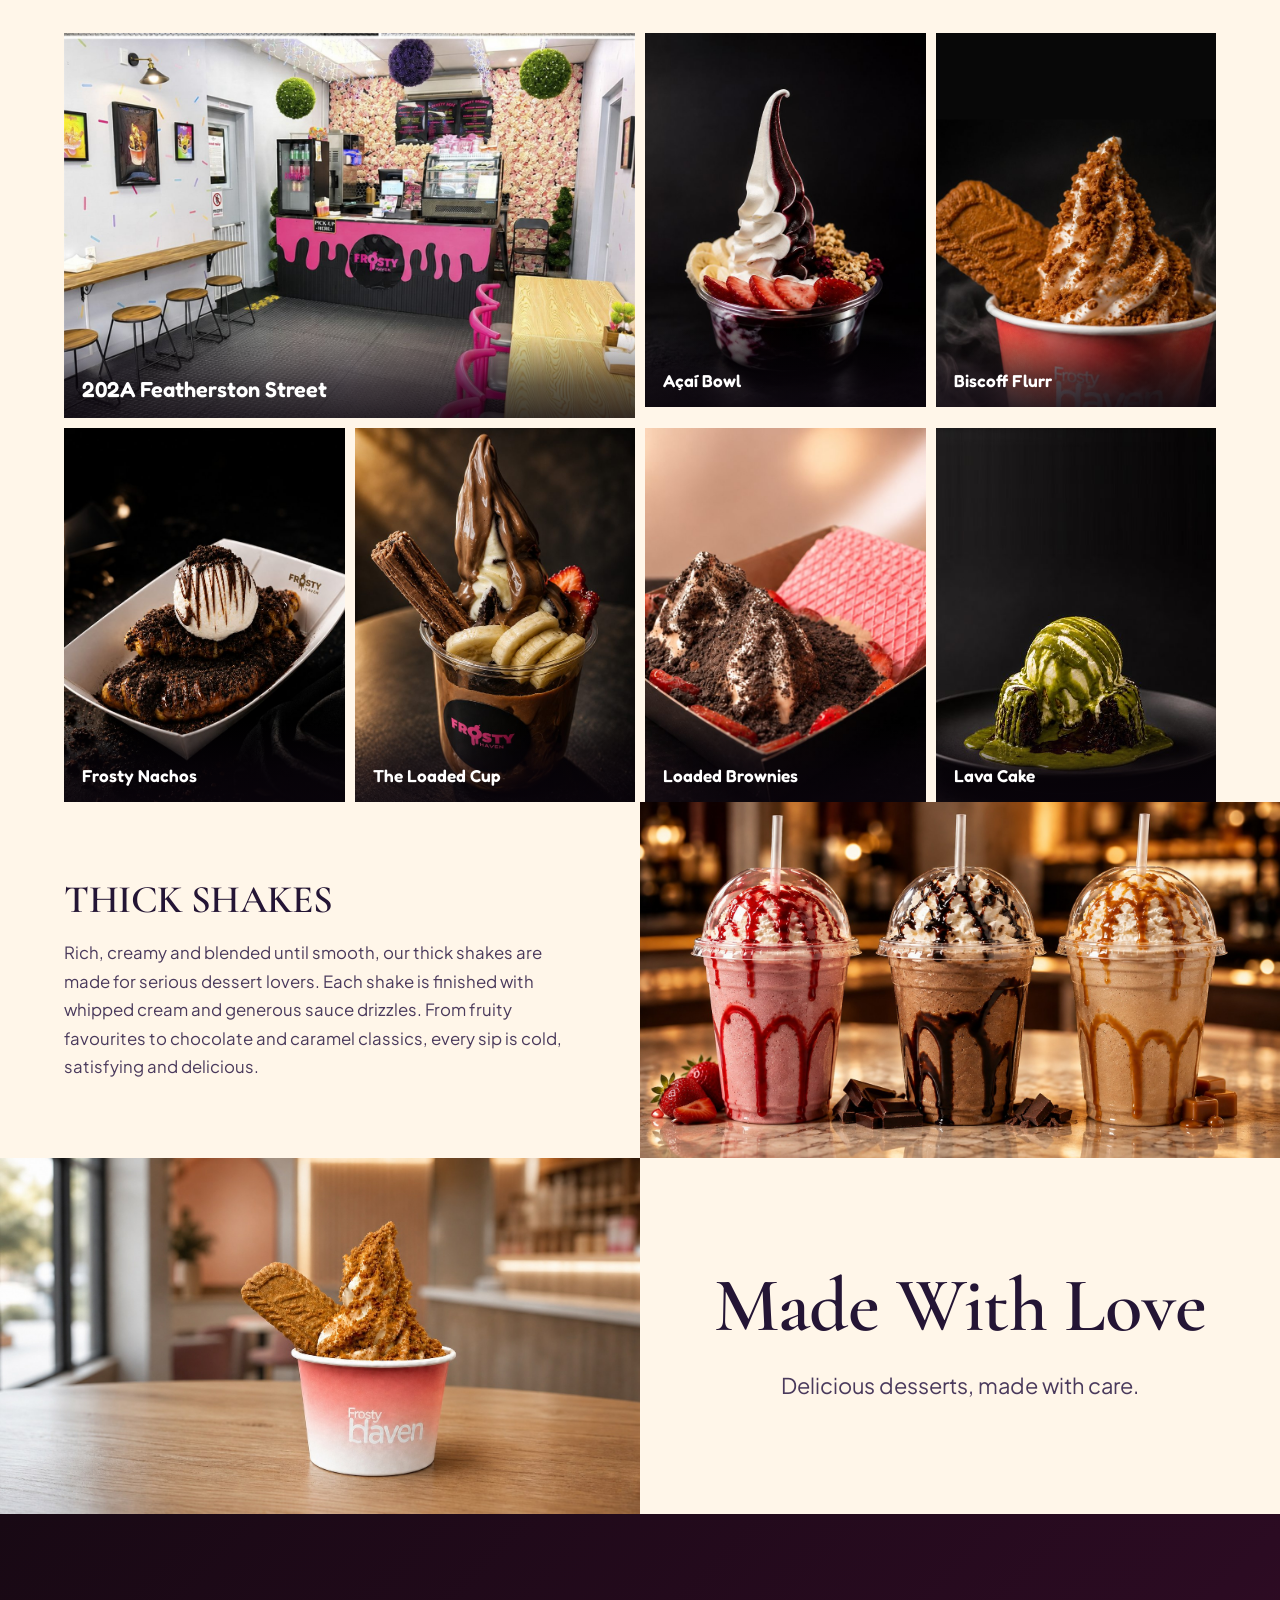
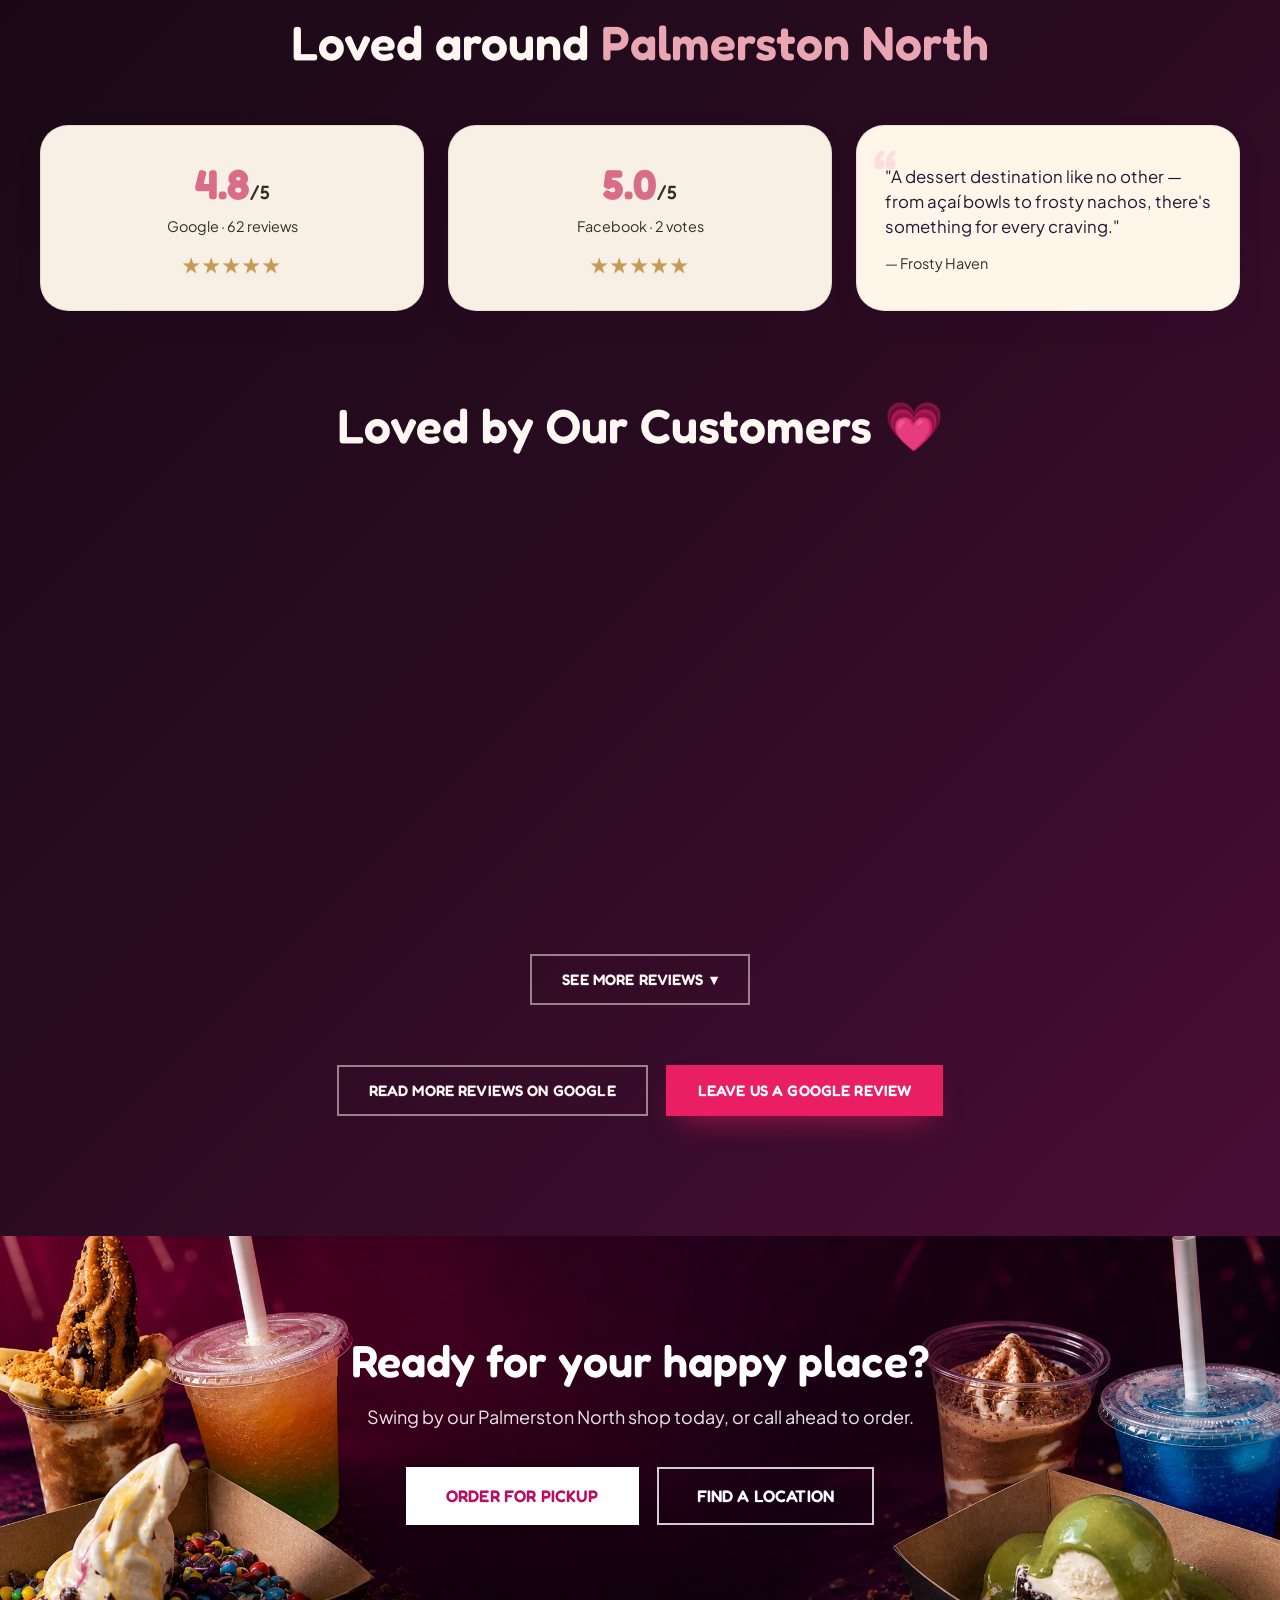
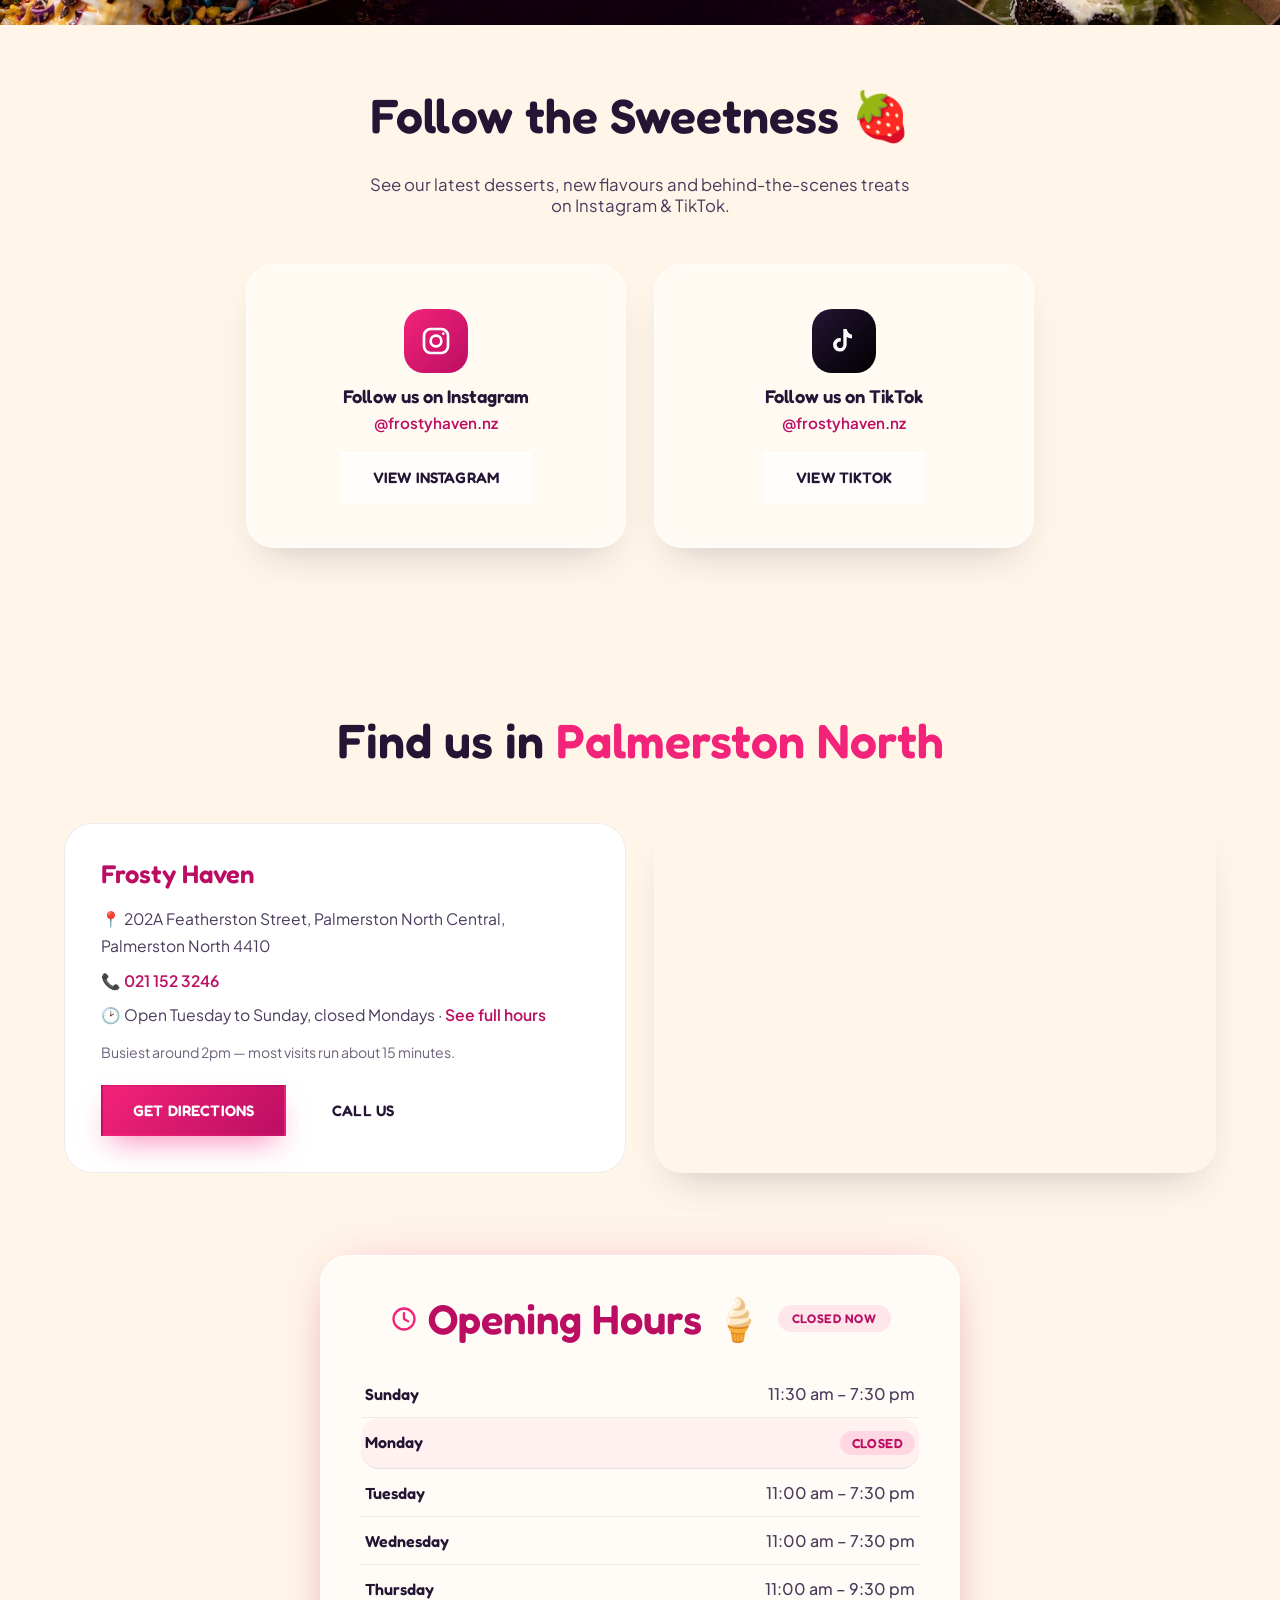
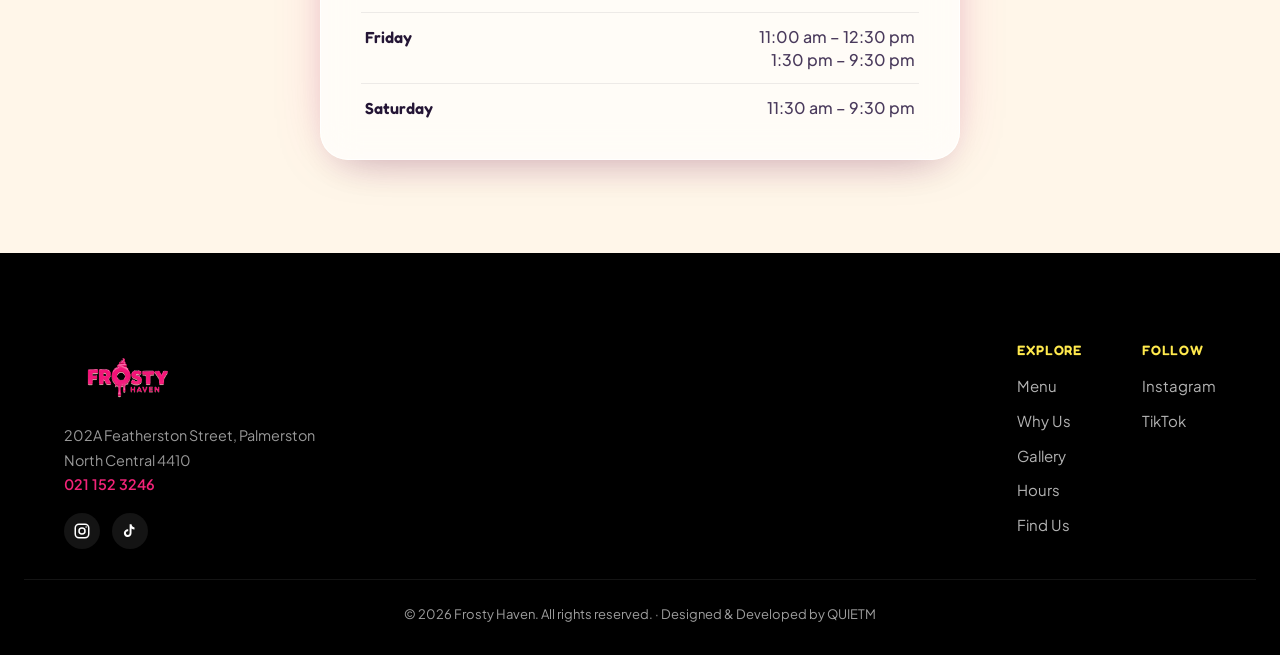
==== commit b3973178: "Dark-ground photos for three gallery tiles, and a Lava Cake tile Acai Bowl and Frosty Nachos get the" ====
--- a/index.html
+++ b/index.html
@@ -242,7 +242,7 @@
 
       <a class="shopgrid-tile" href="/menu">
         <img src="images/gallery/acai-bowl.jpg" width="700" height="933" loading="lazy" decoding="async"
-             alt="An açaí bowl swirled with vanilla soft serve, topped with sliced banana, fresh strawberries and granola, held up against the shop's flower wall">
+             alt="An açaí bowl swirled with vanilla soft serve, topped with sliced banana, fresh strawberries, granola and freeze-dried raspberry, lit against a dark background">
         <span class="shopgrid-label"><span class="shopgrid-name">Açaí Bowl</span></span>
       </a>
 
@@ -254,7 +254,7 @@
 
       <a class="shopgrid-tile" href="/menu">
         <img src="images/gallery/frosty-nachos.jpg" width="700" height="879" loading="lazy" decoding="async"
-             alt="Dessert nachos in a paper tray under chocolate sauce and Oreo crumb, topped with a scoop of ice cream">
+             alt="Dessert nachos in a white Frosty Haven tray under chocolate sauce and Oreo crumb, topped with a scoop of ice cream, lit against a dark background">
         <span class="shopgrid-label"><span class="shopgrid-name">Frosty Nachos</span></span>
       </a>
 
@@ -270,10 +270,10 @@
         <span class="shopgrid-label"><span class="shopgrid-name">Loaded Brownies</span></span>
       </a>
 
-      <a class="shopgrid-tile" href="#locations">
-        <img src="images/gallery/shop-pickup.jpg" width="480" height="640" loading="lazy" decoding="async"
-             alt="The Frosty Haven pick-up counter in the evening: a pink drip-painted front strung with fairy lights, against the shop's flower wall">
-        <span class="shopgrid-label"><span class="shopgrid-name">Pick-up counter</span></span>
+      <a class="shopgrid-tile" href="/menu">
+        <img src="images/gallery/lava-cake.jpg" width="480" height="640" loading="lazy" decoding="async"
+             alt="A warm chocolate lava cake on a black plate under a scoop of ice cream, drenched in pistachio sauce, lit against a dark background">
+        <span class="shopgrid-label"><span class="shopgrid-name">Lava Cake</span></span>
       </a>
     </div>
 
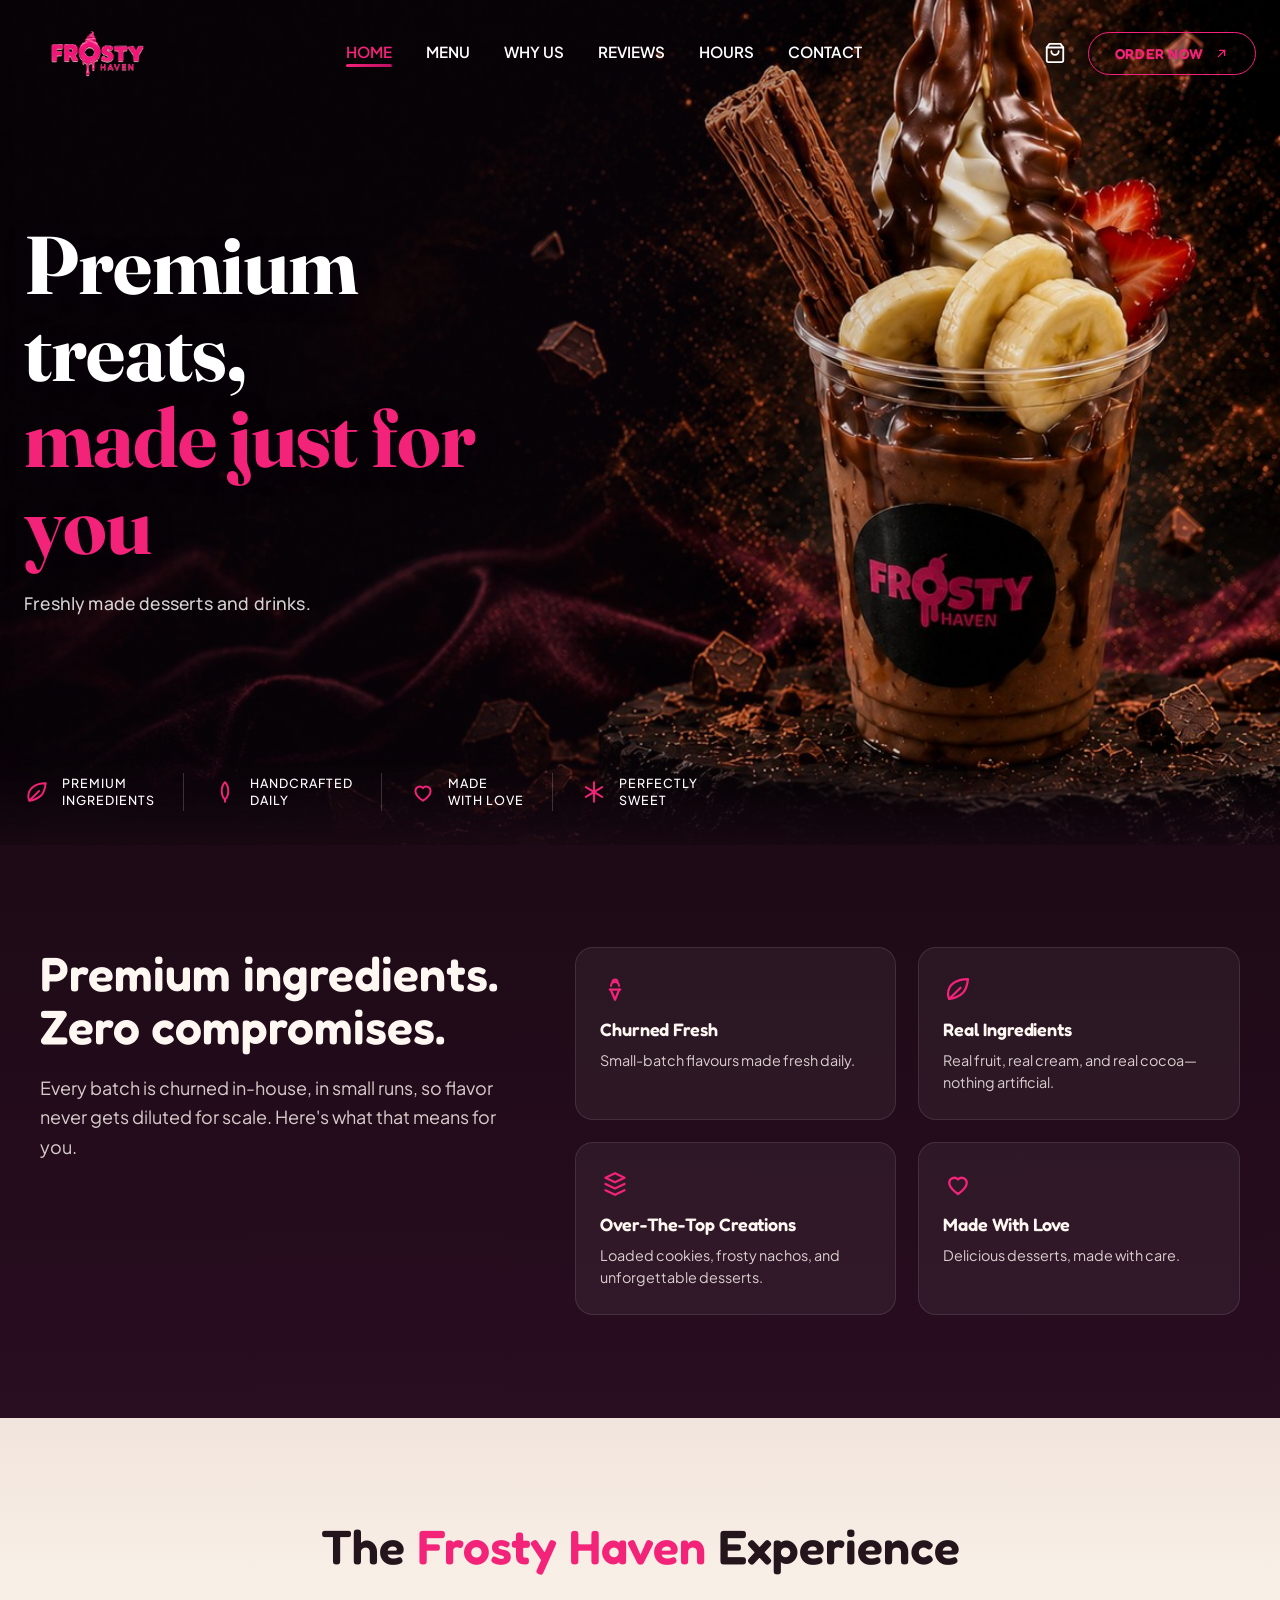
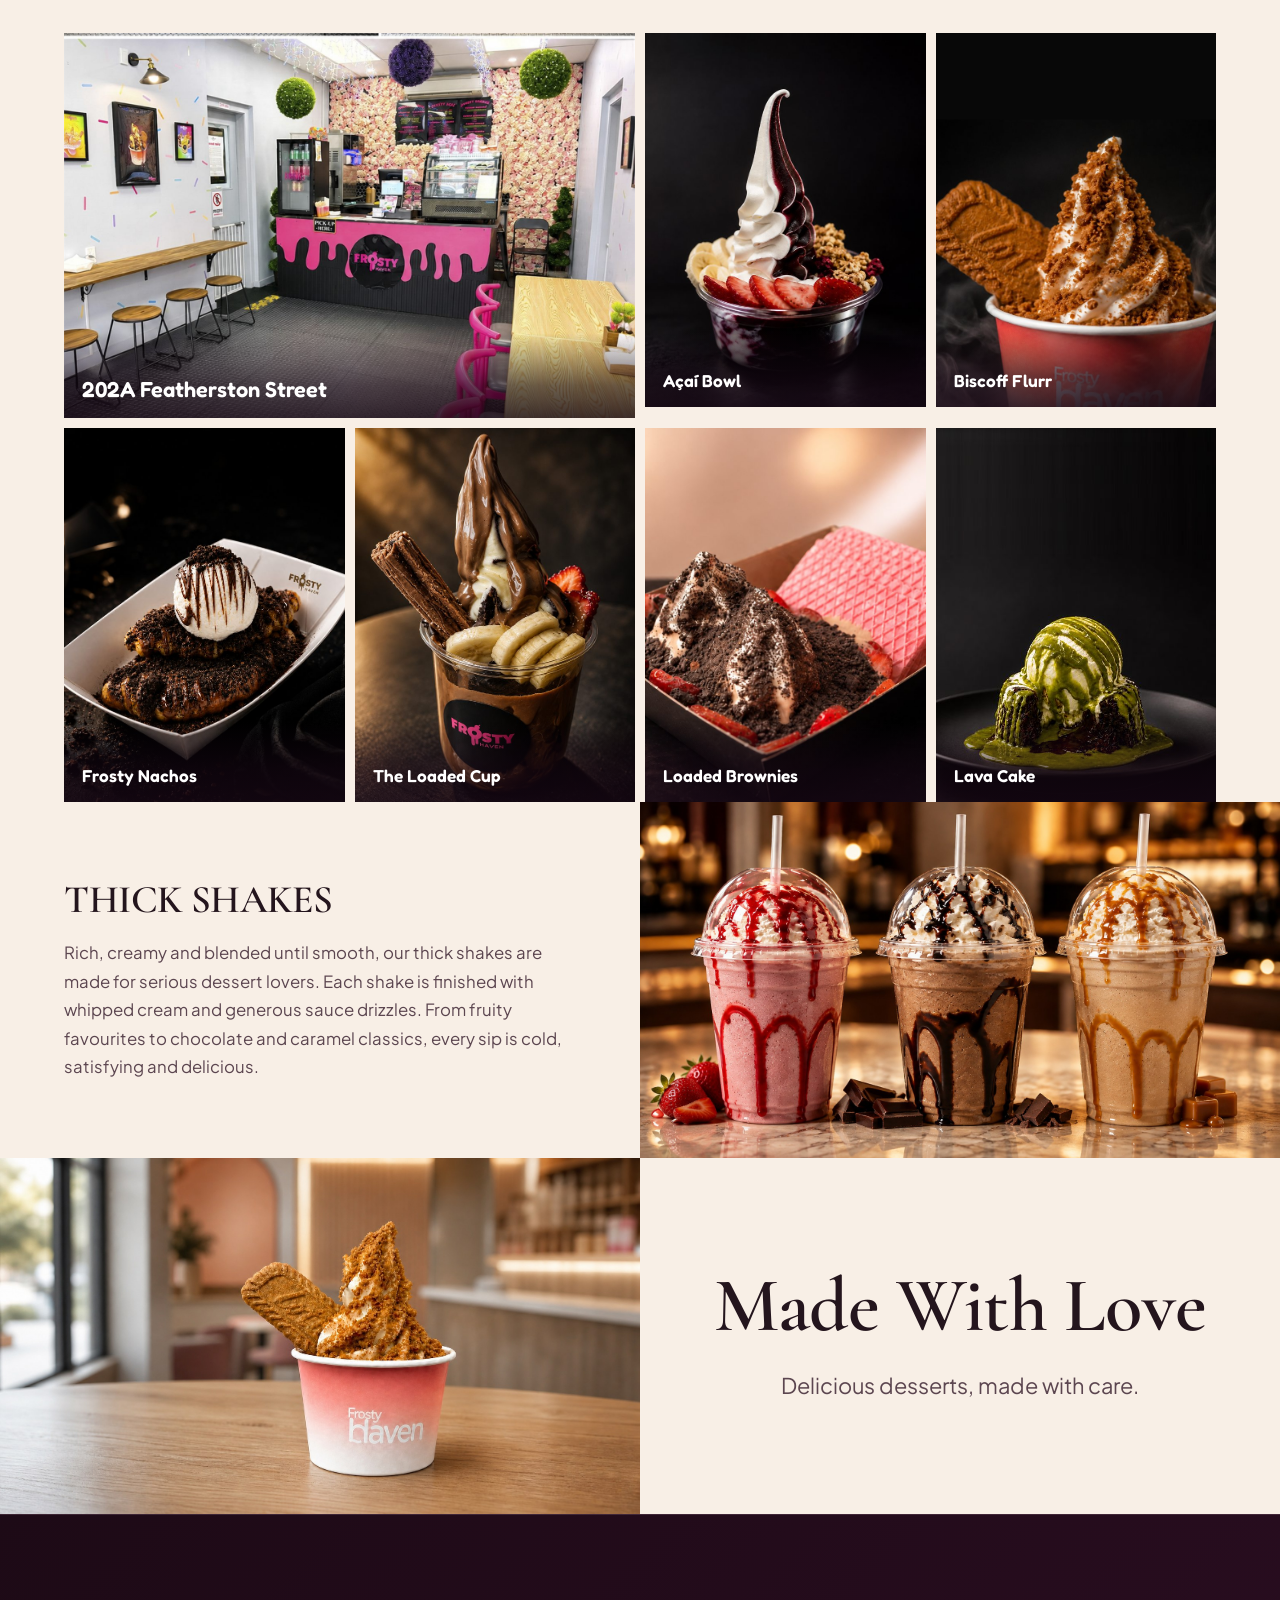
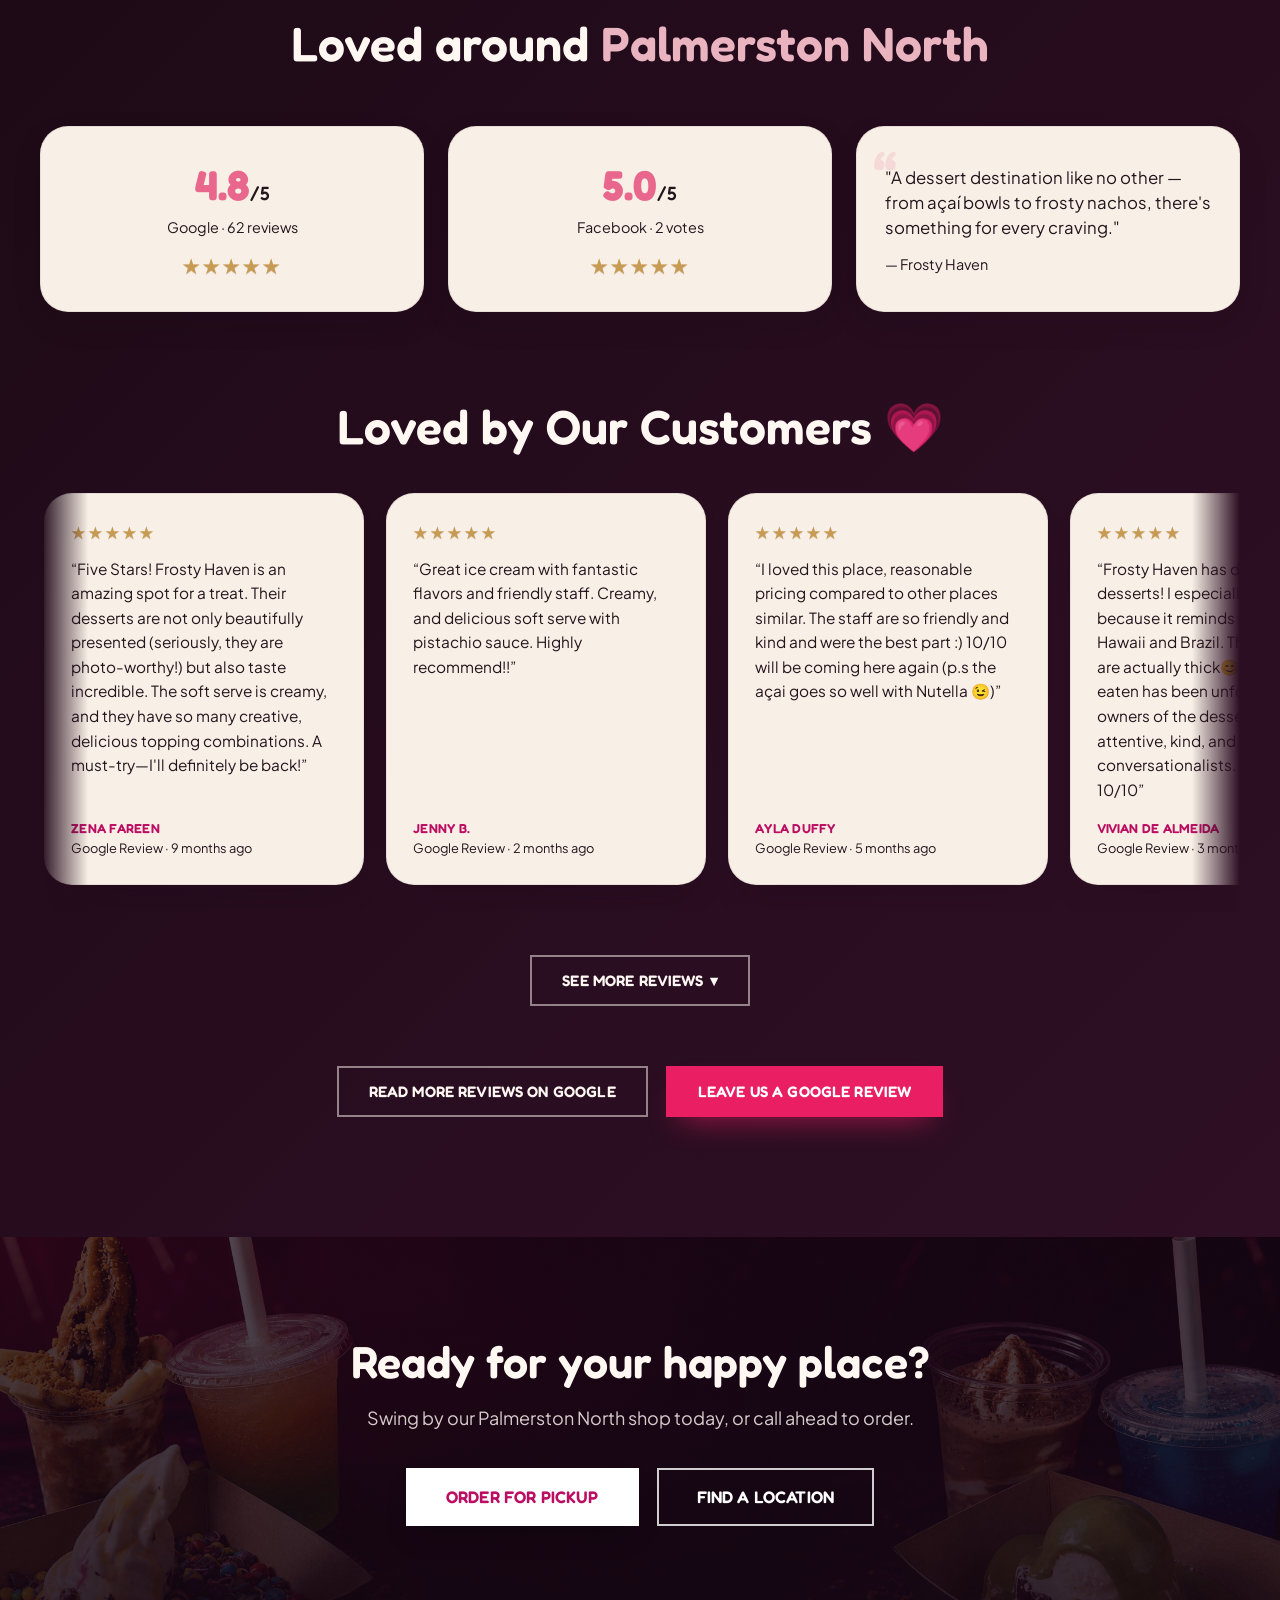
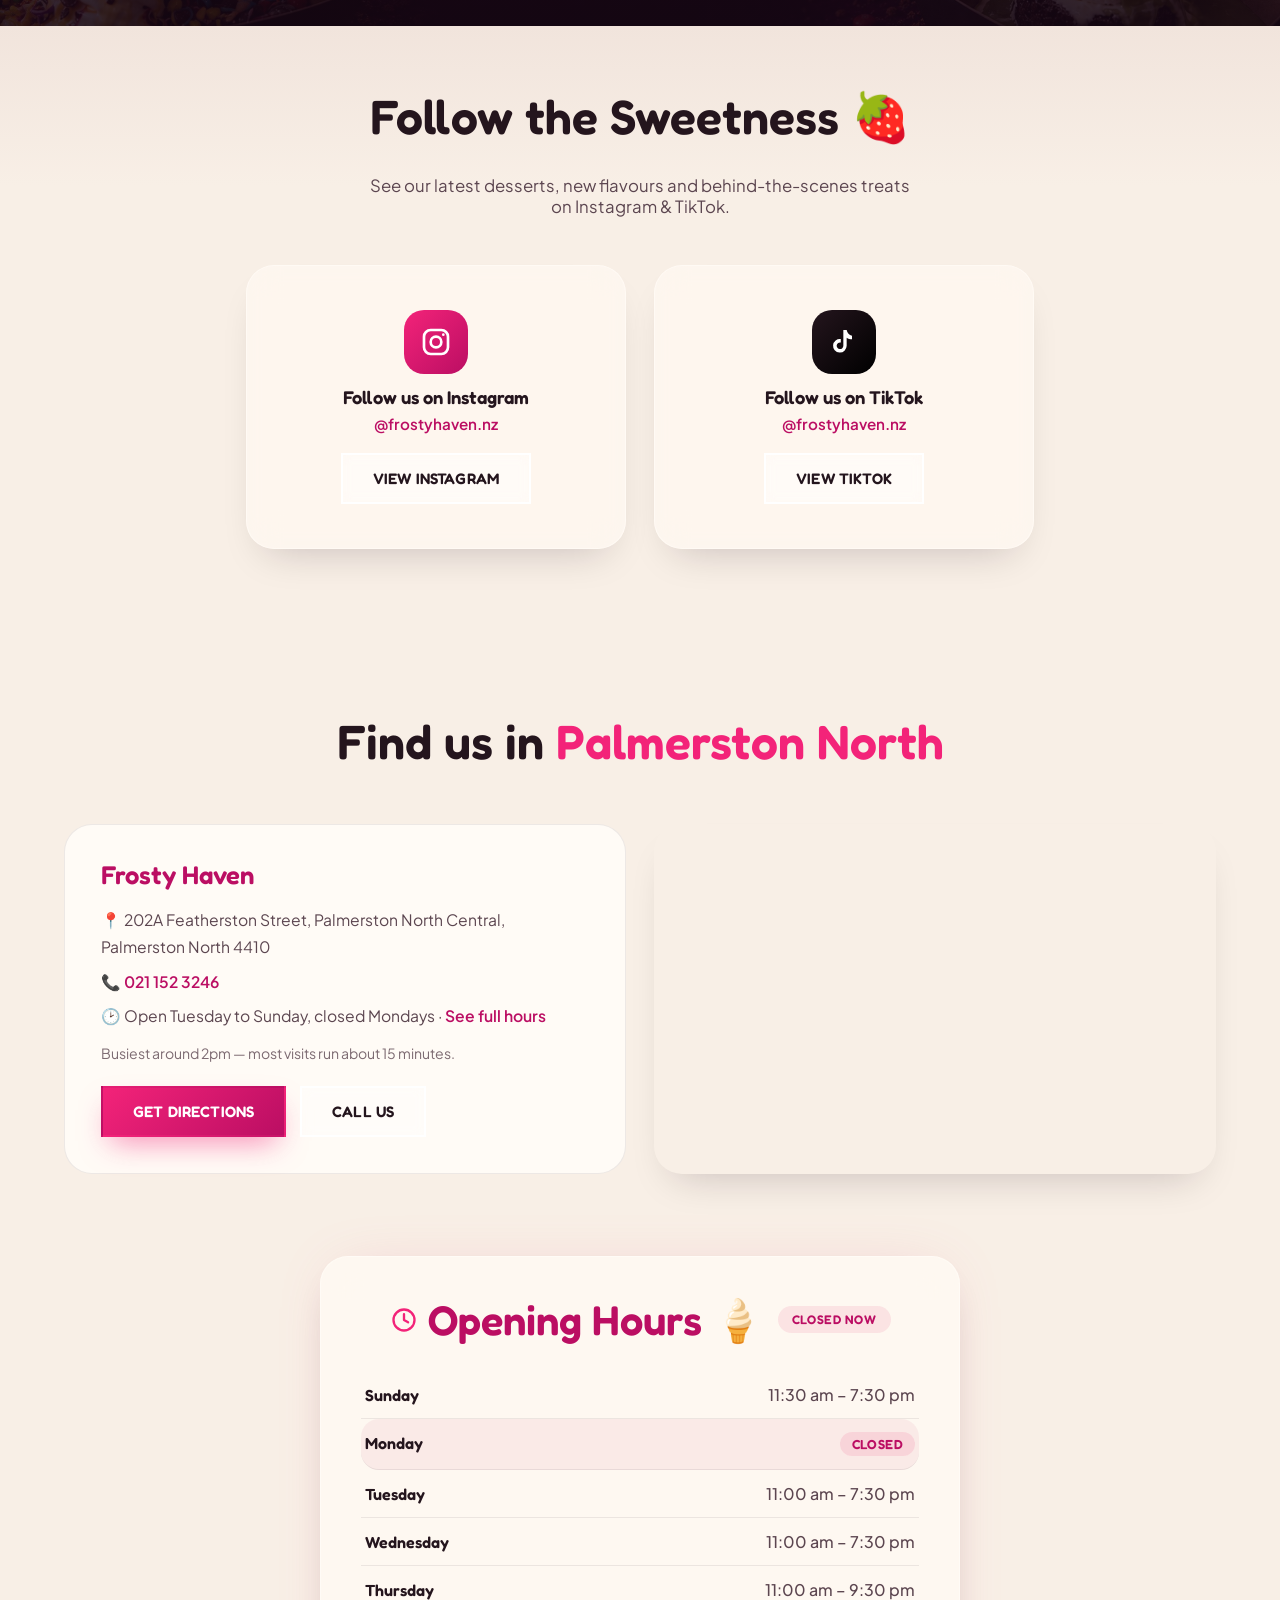
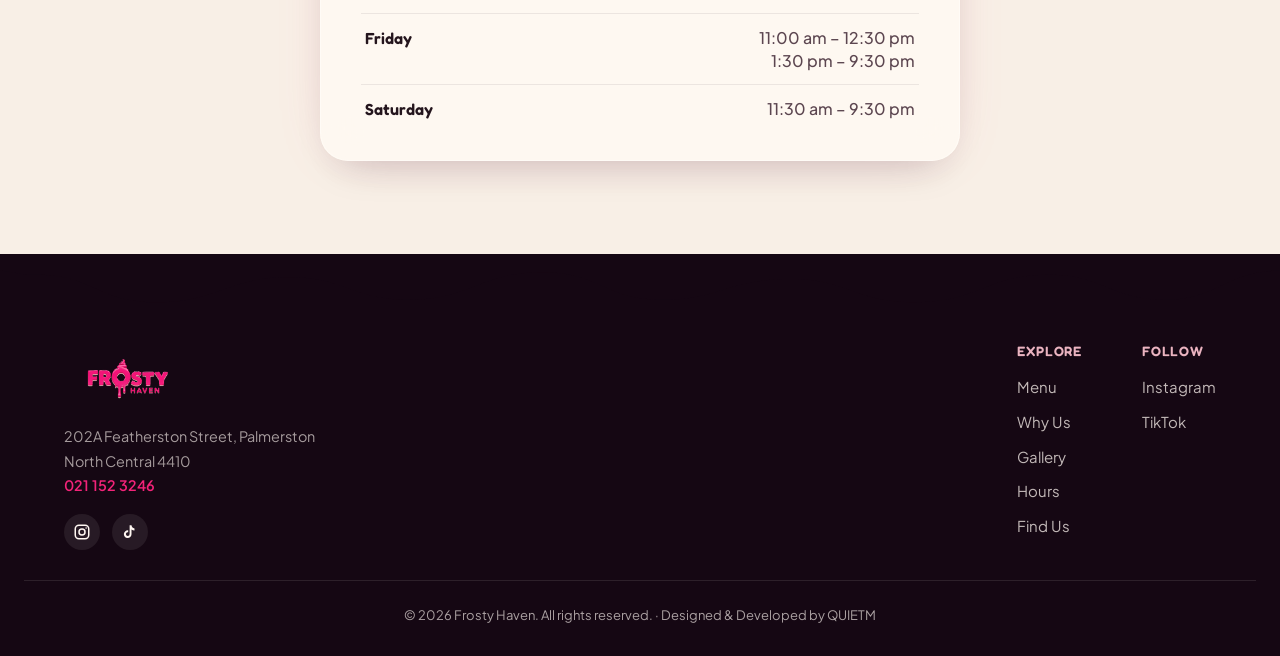
==== commit 301c1cd9: "Give the page one background system instead of nine backgrounds Every ground now comes from a token:" ====
--- a/index.html
+++ b/index.html
@@ -1,4 +1,4 @@
-﻿<!DOCTYPE html>
+<!DOCTYPE html>
 <html lang="en">
 <head>
 <meta charset="UTF-8">
@@ -6,7 +6,7 @@
 <title>Frosty Haven — Loaded Cups, Flurrs &amp; Thick Shakes in Palmerston North</title>
 <meta name="description" content="Small-batch desserts made in-house on Featherston Street, Palmerston North. Loaded cups, Flurrs, frosty nachos, açaí bowls and thick shakes. Halal. Open six days.">
 <link rel="canonical" href="https://frosty-haven-website.vercel.app/">
-<meta name="theme-color" content="#241535">
+<meta name="theme-color" content="#1D0A16">
 
 <!-- Link previews: the shop's argument is visual, so every shared URL carries a photo. -->
 <meta property="og:type" content="website">
@@ -492,7 +492,7 @@
 <!-- ===== FOOTER ===== -->
 <footer class="site-footer">
   <svg class="footer-drip" viewBox="0 0 1440 60" preserveAspectRatio="none" aria-hidden="true">
-    <path d="M0,0 L1440,0 L1440,20 C1380,20 1370,55 1310,55 C1250,55 1240,25 1180,25 C1110,25 1100,58 1030,58 C960,58 955,30 890,30 C820,30 810,55 745,55 C680,55 675,22 610,22 C540,22 530,55 460,55 C395,55 390,28 325,28 C255,28 245,58 175,58 C110,58 105,25 40,25 C20,25 10,20 0,20 Z" fill="#000"/>
+    <path d="M0,0 L1440,0 L1440,20 C1380,20 1370,55 1310,55 C1250,55 1240,25 1180,25 C1110,25 1100,58 1030,58 C960,58 955,30 890,30 C820,30 810,55 745,55 C680,55 675,22 610,22 C540,22 530,55 460,55 C395,55 390,28 325,28 C255,28 245,58 175,58 C110,58 105,25 40,25 C20,25 10,20 0,20 Z" fill="#150713"/>
   </svg>
   <div class="footer-inner">
     <div class="footer-brand">
--- a/css/styles.css
+++ b/css/styles.css
@@ -8,9 +8,32 @@
   --turquoise-deep: #17B6B8;
   --mint: #8CF08A;
   --yellow: #FFE94D;
-  --ink: #241535;
-  --ink-soft: #4A3A5C;
-  --cream: #FFF6E9;
+
+  /* ---- Background system ----
+     Three grounds, used by meaning rather than by section: cream for the
+     sections that carry reading and product, plum for the two that are the
+     brand talking about itself, and near-black where the page closes. The
+     dark family is one hue at three depths, so a dark run reads as one field
+     deepening rather than as three different colours. Pink stays an accent —
+     it appears in hairlines, tints and marks, never as a section ground. */
+  --plum-950: #150713;  /* near-black: CTA, footer */
+  --plum-900: #1D0A16;  /* main dark ground */
+  --plum-800: #290D20;  /* secondary plum, the lighter end of a dark ramp */
+  --blush: #EAB3C0;     /* accent: hairlines, tints, marks on dark */
+  --pink-accent: #E9668D;
+
+  --cream: #F8EFE6;
+  /* Raised surfaces on cream. --cream is the page ground, so a card painted
+     with it has no edge; this is a half-step lighter, which is all a card
+     needs to separate without a border doing the work. */
+  --surface: #FFFBF6;
+
+  --ink: #24151D;       /* text on light grounds */
+  --ink-soft: #5C4650;
+  --on-dark: #FFF7F2;   /* text on plum */
+  --on-dark-soft: rgba(255, 247, 242, 0.82);
+  --hairline-dark: rgba(36, 21, 29, 0.08);   /* rules on cream */
+  --hairline-light: rgba(255, 247, 242, 0.10); /* rules on plum */
 
   --gradient-logo: linear-gradient(135deg, var(--turquoise) 0%, var(--mint) 52%, var(--yellow) 100%);
   --gradient-pink: linear-gradient(135deg, var(--pink) 0%, var(--pink-deep) 100%);
@@ -53,7 +76,7 @@
   --radius-md: 18px;
   --radius-pill: 999px;
 
-  --shadow-soft: 0 20px 40px -20px rgba(36, 21, 53, 0.25);
+  --shadow-soft: 0 20px 40px -20px rgba(29, 10, 22, 0.22);
   --shadow-pink: 0 14px 30px -10px rgba(243, 35, 121, 0.55);
 }
 
@@ -118,7 +141,7 @@
   font-size: var(--text-lead);
   line-height: var(--leading-prose);
 }
-.section-title-light { color: #fff; text-align: left; margin-bottom: 20px; }
+.section-title-light { color: var(--on-dark); text-align: left; margin-bottom: 20px; }
 
 .text-pink { color: var(--pink); }
 
@@ -217,9 +240,9 @@
   position: sticky;
   top: 0;
   z-index: 100;
-  background: rgba(255, 246, 233, 0.85);
+  background: rgba(248, 239, 230, 0.86);
   backdrop-filter: blur(14px);
-  border-bottom: 1px solid rgba(36, 21, 53, 0.06);
+  border-bottom: 1px solid var(--hairline-dark);
 }
 
 /* Home page only: the header lifts out of flow and sits over the hero, so the
@@ -254,9 +277,9 @@
   background: #fff;
 }
 .has-hero .site-header.is-solid {
-  background: rgba(255, 246, 233, 0.85);
+  background: rgba(248, 239, 230, 0.86);
   backdrop-filter: blur(14px);
-  border-bottom-color: rgba(36, 21, 53, 0.06);
+  border-bottom-color: var(--hairline-dark);
 }
 
 .header-inner {
@@ -385,7 +408,7 @@
   align-items: flex-start;
   gap: 10px;
   padding: 10px 0;
-  border-bottom: 1px solid rgba(36,21,53,.08);
+  border-bottom: 1px solid var(--hairline-dark);
   font-size: .9rem;
 }
 /* min-width lets the flex child shrink; a long product name wraps instead of
@@ -568,10 +591,19 @@
      text measures 8.95:1 over it with no scrim at all — so this is 0.3 purely
      as headroom for the brighter cocoa splashes, not because the text needs
      it. Earlier photos needed 0.55 and 0.62 here. */
+  /* Plum-tinted rather than neutral black, so the scrim belongs to the same
+     dark family as .why below it instead of reading as a grey wash. Same
+     strengths as before — this is a hue change, not a heavier scrim. */
   background: linear-gradient(100deg,
-    rgba(0, 0, 0, 0.3) 0%,
-    rgba(0, 0, 0, 0.3) 45%,
-    rgba(0, 0, 0, 0) 72%);
+    rgba(21, 7, 19, 0.32) 0%,
+    rgba(21, 7, 19, 0.32) 45%,
+    rgba(21, 7, 19, 0) 72%);
+}
+/* The hero hands over to the plum of .why. A short plum settle along its foot
+   means the photo resolves into that ground rather than meeting it on a hard
+   edge — 110px, behind the feature strip, so it never touches the copy. */
+.hero-swirl::after {
+  box-shadow: inset 0 -110px 80px -80px var(--plum-900);
 }
 
 .hero-swirl-copy {
@@ -656,7 +688,7 @@
     justify-content: flex-end;
     align-items: stretch;
     min-height: 0;
-    background: var(--ink);
+    background: var(--plum-900);
     /* No bottom padding here — it would sit outside .hero-swirl-copy, leaving a
        band at the hero's foot where the copy's scrim has ended and the blurred
        backdrop still shows as a warm strip. The same 32px lives on the copy's
@@ -704,11 +736,11 @@
        this could come back from 0.85 to 0.62 and still measure 6.2:1 — the
        photo now reads through behind the text instead of being blacked out. */
     background: linear-gradient(to top,
-      rgba(0, 0, 0, 0.65) 0%,
-      rgba(0, 0, 0, 0.62) 25%,
-      rgba(0, 0, 0, 0.36) 45%,
-      rgba(0, 0, 0, 0.12) 70%,
-      rgba(0, 0, 0, 0) 100%);
+      rgba(21, 7, 19, 0.68) 0%,
+      rgba(21, 7, 19, 0.64) 25%,
+      rgba(21, 7, 19, 0.38) 45%,
+      rgba(21, 7, 19, 0.13) 70%,
+      rgba(21, 7, 19, 0) 100%);
   }
   /* Was clamp(1.7rem, 5.6vw, 2.05rem) = 27.2px at 390, smaller than all seven
      section h2s at 32px. Capped so "made just for you" still holds one line. */
@@ -726,7 +758,7 @@
     width: calc(100% + 40px);
     margin: 0 -20px;
     padding: 0;
-    background: rgba(0, 0, 0, 0.72);
+    background: rgba(21, 7, 19, 0.74);
   }
   .hero-feature,
   .hero-feature:first-child {
@@ -757,7 +789,7 @@
   background: var(--cream);
   padding: 10px 0;
   margin: 0 -24px 48px;
-  border-bottom: 1px solid rgba(36, 21, 53, 0.08);
+  border-bottom: 1px solid var(--hairline-dark);
 }
 
 .menu-categories {
@@ -809,7 +841,7 @@
   height: 34px;
   border-radius: 50%;
   border: none;
-  background: #fff;
+  background: var(--surface);
   color: var(--ink-soft);
   box-shadow: var(--shadow-soft);
   cursor: pointer;
@@ -845,7 +877,7 @@
 .menu-product-card {
   display: flex;
   flex-direction: column;
-  background: var(--cream);
+  background: var(--surface);
   border-radius: var(--radius-lg);
   overflow: hidden;
   box-shadow: var(--shadow-soft);
@@ -1037,9 +1069,11 @@
    Why Us
    ========================================================================== */
 .why {
-  /* Black rather than --ink. Scoped here so the footer, which also uses --ink,
-     keeps its plum. */
-  background: #000;
+  /* Plum rather than flat black. It carries the brand's own claim, so it gets
+     the main dark ground; the near-black is saved for the page's close. The
+     ramp is one hue two steps apart and runs over the whole section, so it
+     reads as depth rather than as a gradient. */
+  background: linear-gradient(180deg, var(--plum-900) 0%, var(--plum-800) 100%);
   max-width: none;
   /* Was a hardcoded 110px 24px, which the spacing-token pass missed — leaving
      this the one section that kept desktop padding on a phone, the exact bug
@@ -1050,7 +1084,7 @@
 /* Measure in ch, not px: at a fixed 420px this held the same 34ch line from
    390 to 1280, which is what happens when measure was never a variable. */
 .why-lede {
-  color: rgba(255,255,255,.85);
+  color: var(--on-dark-soft);
   font-size: var(--text-lead);
   line-height: var(--leading-dark);
   max-width: 48ch;
@@ -1070,14 +1104,14 @@
 }
 
 .why-card {
-  background: rgba(255,255,255,.06);
-  border: 1px solid rgba(255,255,255,.1);
+  background: rgba(255, 247, 242, 0.05);
+  border: 1px solid var(--hairline-light);
   border-radius: var(--radius-md);
   padding: 26px 24px;
   transition: background .3s ease, transform .3s ease;
 }
 .why-card:hover {
-  background: rgba(255,255,255,.12);
+  background: rgba(255, 247, 242, 0.10);
   transform: translateY(-4px);
 }
 .why-icon {
@@ -1088,8 +1122,8 @@
   color: var(--pink);
 }
 .why-icon svg { width: 100%; height: 100%; }
-.why-card h3 { color: #fff; font-size: var(--text-lead); letter-spacing: -0.005em; margin-bottom: 10px; }
-.why-card p { color: rgba(255,255,255,.8); font-size: .9rem; line-height: 1.5; }
+.why-card h3 { color: var(--on-dark); font-size: var(--text-lead); letter-spacing: -0.005em; margin-bottom: 10px; }
+.why-card p { color: var(--on-dark-soft); font-size: .9rem; line-height: 1.5; }
 
 /* ==========================================================================
    Gallery
@@ -1114,7 +1148,7 @@
   overflow: hidden;
   /* Matches the source photographs, so cover barely crops. */
   aspect-ratio: 3 / 4;
-  background: var(--ink);
+  background: var(--plum-900);
   border-radius: 0;
 }
 /* No aspect-ratio of its own: it stretches to the row the portraits set, which
@@ -1140,17 +1174,17 @@
   inset: auto 0 0 0;
   padding: 44px 18px 16px;
   background: linear-gradient(to top,
-    rgba(10, 4, 12, 0.82) 0%,
-    rgba(10, 4, 12, 0.62) 38%,
-    rgba(10, 4, 12, 0) 100%);
+    rgba(21, 7, 19, 0.82) 0%,
+    rgba(21, 7, 19, 0.62) 38%,
+    rgba(21, 7, 19, 0) 100%);
   transition: background .35s ease;
 }
 .shopgrid-tile:hover .shopgrid-label,
 .shopgrid-tile:focus-visible .shopgrid-label {
   background: linear-gradient(to top,
-    rgba(10, 4, 12, 0.9) 0%,
-    rgba(10, 4, 12, 0.72) 44%,
-    rgba(10, 4, 12, 0.08) 100%);
+    rgba(21, 7, 19, 0.9) 0%,
+    rgba(21, 7, 19, 0.72) 44%,
+    rgba(21, 7, 19, 0.08) 100%);
 }
 .shopgrid-name {
   display: block;
@@ -1194,7 +1228,27 @@
 }
 /* Two selectors deep so it still wins over the `.section` padding reset
    inside the max-width: 640px block further down the file. */
-.section.gallery { padding-bottom: 0; }
+.section.gallery {
+  padding-bottom: 0;
+  position: relative;
+}
+/* Cream sections that follow a dark one open on a blush-warmed cream and
+   settle to the page ground within 160px. It is a half-step of warmth, not a
+   visible gradient — enough that the eye leaves the plum through a fade rather
+   than over a cut. On the pseudo-element rather than the section itself
+   because .section is capped at 1200px: painted on the box, the fade would
+   stop at the column edges and show as two vertical seams on a wide screen. */
+.section.gallery::before {
+  content: "";
+  position: absolute;
+  top: 0;
+  left: calc(50% - 50vw);
+  width: 100vw;
+  height: 160px;
+  background: linear-gradient(180deg, #F1E4DC 0%, var(--cream) 100%);
+  z-index: -1;
+  pointer-events: none;
+}
 .value-promo-copy {
   /* Warm cream rather than transparent: it's the closest palette token to the
      churro photo's beige, so the two halves still read as one band. The text
@@ -1246,22 +1300,13 @@
    sampled from that photo, so the contained photo's edges sit on a matching
    field instead of a letterbox. */
 .value-promo-love {
-  /* The vertical layer is the photo's own right-edge column, sampled at five
-     heights, so at the 50% panel boundary the band matches the photo exactly
-     and the joint disappears. The horizontal layer above it then darkens
-     toward the right, which is what the original banner does behind its
-     headline. */
-  background:
-    linear-gradient(to right,
-      rgba(10, 0, 5, 0) 50%,
-      rgba(10, 0, 5, 0.45) 82%,
-      rgba(10, 0, 5, 0.62) 100%),
-    linear-gradient(to bottom,
-      #1E010C 3%,
-      #3A0518 30%,
-      #370316 50%,
-      #2B0312 70%,
-      #2A020F 97%);
+  /* This was a crimson gradient sampled from a plum studio photo that has
+     since been replaced: the panel now holds a warm wooden-table shot, whose
+     edges measure cream and oak, so the crimson matched nothing and read as a
+     third dark band in a row. Cream with a blush settle at the foot instead —
+     the photo's own warmth, and it keeps the pair of promo bands light so the
+     dark run doesn't start until the reviews. */
+  background: linear-gradient(180deg, var(--cream) 0%, #F4E6DE 100%);
 }
 /* This panel has no backdrop of its own — it falls back to the base rule's
    --cream, matching the thick shakes band. The body text goes back to the
@@ -1336,7 +1381,13 @@
    purple-pink CTA band below. The sections themselves stay transparent so the
    gradient isn't restarted (and seamed) at their boundary. */
 .reviews-band {
-  background: linear-gradient(135deg, #180914 0%, #2B0B22 50%, #4A0D35 100%);
+  /* Was #180914 → #2B0B22 → #4A0D35: the last stop is a violet, which is the
+     one hue the brand doesn't own. The sweep is now the plum ramp's own two
+     steps, still on 135deg so it lifts across the pair of sections, and it
+     lands one step above the CTA below — reviews, CTA, footer descend to
+     black rather than each picking their own dark. */
+  background: linear-gradient(135deg, var(--plum-900) 0%, var(--plum-800) 62%, #2E0F24 100%);
+  border-top: 1px solid var(--hairline-light);
 }
 
 .reviews {
@@ -1351,18 +1402,18 @@
 
 .reviews .section-title,
 .featured-reviews .section-title {
-  color: #FFF7F2;
+  color: var(--on-dark);
 }
 /* Scoped to this heading so the gallery title's pink span is untouched. */
 .reviews .section-title .text-pink {
-  color: #E9A6B2;
+  color: var(--blush);
 }
 /* The card and card-text colours are set on their own rules further down rather
    than overridden here — those come later in the file at equal specificity, so
    a block here would lose. .fr-card is the exception: two classes beats one. */
 .featured-reviews .fr-card {
-  background: #F8EFE5;
-  border-color: rgba(59, 41, 39, 0.1);
+  background: var(--cream);
+  border-color: var(--hairline-dark);
 }
 
 /* The one primary CTA in the band — bright pink is reserved for it so the
@@ -1379,12 +1430,12 @@
 .reviews-band .btn-outline {
   background: transparent;
   border-color: rgba(255, 247, 242, 0.5);
-  color: #FFF7F2;
+  color: var(--on-dark);
   backdrop-filter: none;
 }
 .reviews-band .btn-outline:hover {
   background: rgba(255, 247, 242, 0.12);
-  border-color: #FFF7F2;
+  border-color: var(--on-dark);
 }
 
 .reviews-band .btn-pink:hover {
@@ -1400,10 +1451,10 @@
   gap: 24px;
 }
 .review-card {
-  background: #F8EFE5;
-  border: 1px solid rgba(59, 41, 39, 0.1);
+  background: var(--cream);
+  border: 1px solid var(--hairline-dark);
   border-radius: var(--radius-lg);
-  box-shadow: 0 12px 30px rgba(36, 21, 53, 0.06);
+  box-shadow: 0 12px 30px rgba(21, 7, 19, 0.10);
   padding: 32px 28px;
   text-align: center;
   display: flex;
@@ -1416,10 +1467,10 @@
   font-family: var(--font-display);
   font-weight: 700;
   font-size: 2.6rem;
-  color: #D96C86;
-}
-.review-score span { font-size: 1.2rem; color: #3B2927; font-weight: 500; }
-.review-source { color: #3B2927; font-size: .9rem; margin-top: 8px; }
+  color: var(--pink-accent);
+}
+.review-score span { font-size: 1.2rem; color: var(--ink); font-weight: 500; }
+.review-source { color: var(--ink); font-size: .9rem; margin-top: 8px; }
 .review-stars { color: #C89B55; font-size: 1.3rem; letter-spacing: .1em; margin-top: 16px; text-shadow: 0 1px 0 rgba(0,0,0,.08); }
 .review-card-quote {
   background: var(--cream);
@@ -1436,7 +1487,7 @@
   font-family: var(--font-display);
   font-size: 6rem;
   line-height: 1;
-  color: rgba(243, 35, 121, 0.12);
+  color: rgba(233, 102, 141, 0.16);
   z-index: 0;
   pointer-events: none;
 }
@@ -1446,7 +1497,7 @@
   z-index: 1;
 }
 .review-card-quote p:first-child { font-size: 1.05rem; line-height: 1.5; margin-bottom: 14px; }
-.review-card-quote .review-source { color: #3B2927; margin-top: 0; }
+.review-card-quote .review-source { color: var(--ink); margin-top: 0; }
 
 /* ==========================================================================
    CTA
@@ -1458,7 +1509,14 @@
      on the old gradient that was guaranteed by the colour itself. The photo
      is composed with its desserts at the edges and a dark centre, which is
      where .cta-inner sits. */
-  background: var(--ink) url("../images/cta-dessert-backdrop.jpg") center / cover no-repeat;
+  /* The near-black end of the ramp. The photo stays, under a plum scrim heavy
+     enough that the band reads as a colour first and a picture second — this
+     is the page's closing statement, not another product shot. --plum-950
+     sits behind both as the fallback if the image fails. */
+  background:
+    linear-gradient(180deg, rgba(21, 7, 19, 0.74) 0%, rgba(21, 7, 19, 0.88) 100%),
+    url("../images/cta-dessert-backdrop.jpg") center / cover no-repeat,
+    var(--plum-950);
   text-align: center;
   padding: 100px 24px;
   position: relative;
@@ -1466,12 +1524,12 @@
 }
 .cta-inner { position: relative; z-index: 1; max-width: 640px; margin: 0 auto; }
 .cta h2 {
-  color: #fff;
+  color: var(--on-dark);
   font-size: clamp(2rem, 4.5vw, 2.8rem);
   margin-bottom: 16px;
 }
 .cta p {
-  color: rgba(255,255,255,.9);
+  color: var(--on-dark-soft);
   font-size: var(--text-lead);
   line-height: var(--leading-dark);
   margin-bottom: 36px;
@@ -1491,8 +1549,8 @@
   /* --cream is the same value as the section behind it, so this card was
      invisible except for a 5px pink left border doing the work a container
      should do. A hairline rule and real padding group it instead. */
-  background: #fff;
-  border: 1px solid rgba(36, 21, 53, .08);
+  background: var(--surface);
+  border: 1px solid var(--hairline-dark);
   border-radius: var(--radius-lg);
   padding: 36px;
 }
@@ -1517,10 +1575,10 @@
    Footer
    ========================================================================== */
 .site-footer {
-  /* Black rather than --ink, matching the .why section. The drip SVG above it
-     draws the footer's wavy top edge and is filled to match by hand in the
-     markup — both have to move together or the drip shows as a plum band. */
-  background: #000;
+  /* Near-black plum, the bottom of the dark ramp. The drip SVG above it draws
+     the footer's wavy top edge and is filled to match by hand in the markup —
+     both have to move together or the drip shows as a band of the old black. */
+  background: var(--plum-950);
   position: relative;
   padding-top: 40px;
 }
@@ -1535,13 +1593,13 @@
   gap: 40px;
   flex-wrap: wrap;
 }
-.footer-brand p { color: rgba(255,255,255,.6); margin-top: 12px; max-width: 280px; font-size: .9rem; }
+.footer-brand p { color: rgba(255, 247, 242, .62); margin-top: 12px; max-width: 280px; font-size: .9rem; }
 .footer-contact { line-height: 1.7; }
 .footer-contact a { color: var(--pink); font-weight: 600; }
 
 .footer-links { display: flex; gap: 60px; }
 .footer-links h3 {
-  color: var(--yellow);
+  color: var(--blush);
   font-size: .85rem;
   text-transform: uppercase;
   letter-spacing: .06em;
@@ -1549,7 +1607,7 @@
 }
 .footer-links a {
   display: block;
-  color: rgba(255,255,255,.7);
+  color: rgba(255, 247, 242, .74);
   font-size: var(--text-small);
   line-height: var(--leading-dark);
   margin-bottom: 10px;
@@ -1560,11 +1618,11 @@
 .footer-copy {
   text-align: center;
   /* .4 measured 3.66:1 on black, under the 4.5:1 floor PRODUCT.md names. */
-  color: rgba(255,255,255,.62);
+  color: rgba(255, 247, 242, .64);
   font-size: var(--text-meta);
   line-height: var(--leading-dark);
   padding: 24px 24px 30px;
-  border-top: 1px solid rgba(255,255,255,.08);
+  border-top: 1px solid var(--hairline-light);
   margin: 0 24px;
 }
 
@@ -1724,8 +1782,8 @@
 .fr-card {
   flex: 0 0 auto;
   width: 320px;
-  background: rgba(255, 255, 255, 0.55);
-  border: 1px solid rgba(255, 255, 255, 0.75);
+  background: rgba(255, 251, 246, 0.62);
+  border: 1px solid rgba(255, 251, 246, 0.8);
   border-radius: var(--radius-lg);
   padding: 28px 26px;
   backdrop-filter: blur(16px) saturate(140%);
@@ -1750,7 +1808,7 @@
 }
 
 .fr-text {
-  color: #3B2927;
+  color: var(--ink);
   font-size: .96rem;
   line-height: 1.6;
   flex: 1;
@@ -1762,7 +1820,7 @@
 
 .fr-meta { display: flex; flex-direction: column; gap: 4px; }
 .fr-name { font-family: var(--font-display); font-weight: 600; color: var(--pink-deep); font-size: var(--text-meta); letter-spacing: .02em; text-transform: uppercase; }
-.fr-sub { display: flex; align-items: center; gap: 6px; color: #3B2927; font-size: .8rem; }
+.fr-sub { display: flex; align-items: center; gap: 6px; color: var(--ink); font-size: .8rem; }
 
 /* ---- See more toggle + collapse ---- */
 .fr-more-wrap { display: flex; justify-content: center; margin-bottom: 8px; position: relative; }
@@ -1816,8 +1874,9 @@
   padding: var(--space-section-tight) 24px;
   /* Flat cream — was a #FFE1EF band through the middle with two white radial
      highlights over it. The highlights go too: they only registered against
-     the pink, and on cream they'd be an invisible white wash. */
-  background: var(--cream);
+     the pink, and on cream they'd be an invisible white wash. It carries the
+     same blush lead-in as .gallery, since it also follows a dark section. */
+  background: linear-gradient(180deg, #F1E4DC 0%, var(--cream) 160px);
   overflow: hidden;
   text-align: center;
 }
@@ -1865,8 +1924,8 @@
   align-items: center;
   gap: 6px;
   padding: 44px 32px;
-  background: rgba(255, 255, 255, 0.55);
-  border: 1px solid rgba(255, 255, 255, 0.75);
+  background: rgba(255, 251, 246, 0.62);
+  border: 1px solid rgba(255, 251, 246, 0.8);
   border-radius: var(--radius-lg);
   backdrop-filter: blur(16px) saturate(140%);
   -webkit-backdrop-filter: blur(16px) saturate(140%);
@@ -1884,11 +1943,14 @@
   z-index: 0;
   filter: blur(30px);
 }
+/* Both hover glows were off-palette — the Instagram one resolved to violet at
+   its mid stop and the TikTok one opened on turquoise. They are the accent
+   pink and blush now, which is the only pink the backgrounds use. */
 .social-card-instagram::before {
-  background: radial-gradient(circle, rgba(240,60,150,.45) 0%, rgba(120,60,220,.35) 60%, transparent 75%);
+  background: radial-gradient(circle, rgba(233,102,141,.38) 0%, rgba(234,179,192,.30) 60%, transparent 75%);
 }
 .social-card-tiktok::before {
-  background: radial-gradient(circle, rgba(47,224,222,.4) 0%, rgba(243,35,121,.3) 60%, transparent 75%);
+  background: radial-gradient(circle, rgba(234,179,192,.36) 0%, rgba(233,102,141,.26) 60%, transparent 75%);
 }
 .social-card:hover {
   transform: translateY(-10px);
@@ -1946,8 +2008,8 @@
   align-items: center;
   justify-content: center;
   border-radius: 50%;
-  background: rgba(255, 255, 255, 0.08);
-  color: #fff;
+  background: rgba(255, 247, 242, 0.08);
+  color: var(--on-dark);
   transition: background .25s ease, transform .25s ease;
 }
 .footer-social-icon:hover { background: var(--gradient-pink); transform: translateY(-3px); }
@@ -1973,12 +2035,12 @@
   position: relative;
   max-width: 640px;
   margin: 0 auto;
-  background: rgba(255, 255, 255, 0.7);
-  border: 1px solid rgba(255, 255, 255, 0.85);
+  background: rgba(255, 251, 246, 0.74);
+  border: 1px solid rgba(255, 251, 246, 0.9);
   border-radius: var(--radius-lg);
   backdrop-filter: blur(18px) saturate(140%);
   -webkit-backdrop-filter: blur(18px) saturate(140%);
-  box-shadow: var(--shadow-soft), 0 0 60px -20px rgba(243, 35, 121, 0.35);
+  box-shadow: var(--shadow-soft), 0 0 60px -22px rgba(233, 102, 141, 0.28);
   padding: 40px 40px 28px;
 }
 
@@ -2018,7 +2080,7 @@
   color: #1c7a3e;
 }
 .hours-status-closed {
-  background: rgba(243, 35, 121, 0.1);
+  background: rgba(233, 102, 141, 0.14);
   color: var(--pink-deep);
 }
 
@@ -2029,7 +2091,7 @@
   justify-content: space-between;
   gap: 16px;
   padding: 13px 4px;
-  border-bottom: 1px solid rgba(36, 21, 53, 0.08);
+  border-bottom: 1px solid var(--hairline-dark);
 }
 .hours-row:last-child { border-bottom: none; }
 
@@ -2049,7 +2111,7 @@
   gap: 2px;
 }
 
-.hours-row-closed { background: rgba(243, 35, 121, 0.05); border-radius: var(--radius-md); }
+.hours-row-closed { background: rgba(234, 179, 192, 0.20); border-radius: var(--radius-md); }
 .hours-closed-tag {
   display: inline-block;
   font-family: var(--font-display);
@@ -2058,7 +2120,7 @@
   letter-spacing: .03em;
   text-transform: uppercase;
   color: var(--pink-deep);
-  background: rgba(243, 35, 121, 0.12);
+  background: rgba(233, 102, 141, 0.16);
   padding: 4px 12px;
   border-radius: var(--radius-pill);
 }
